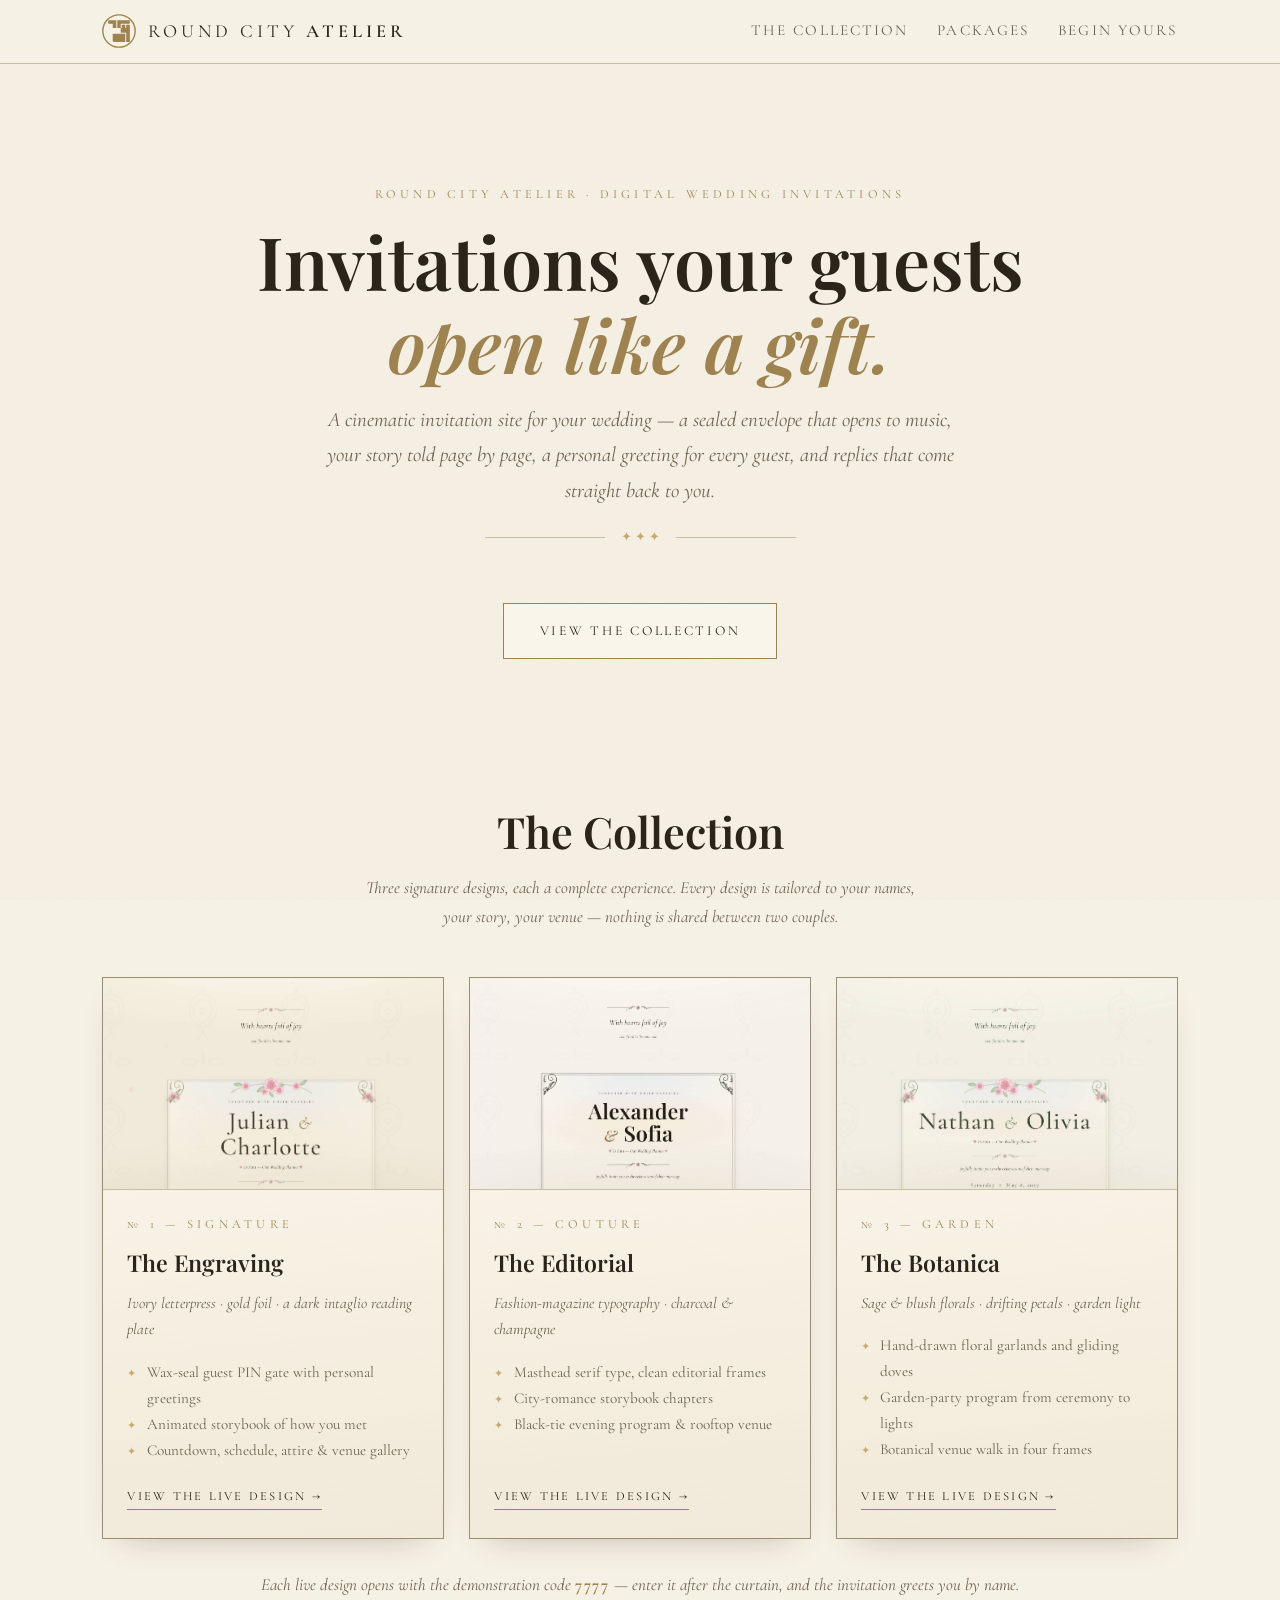
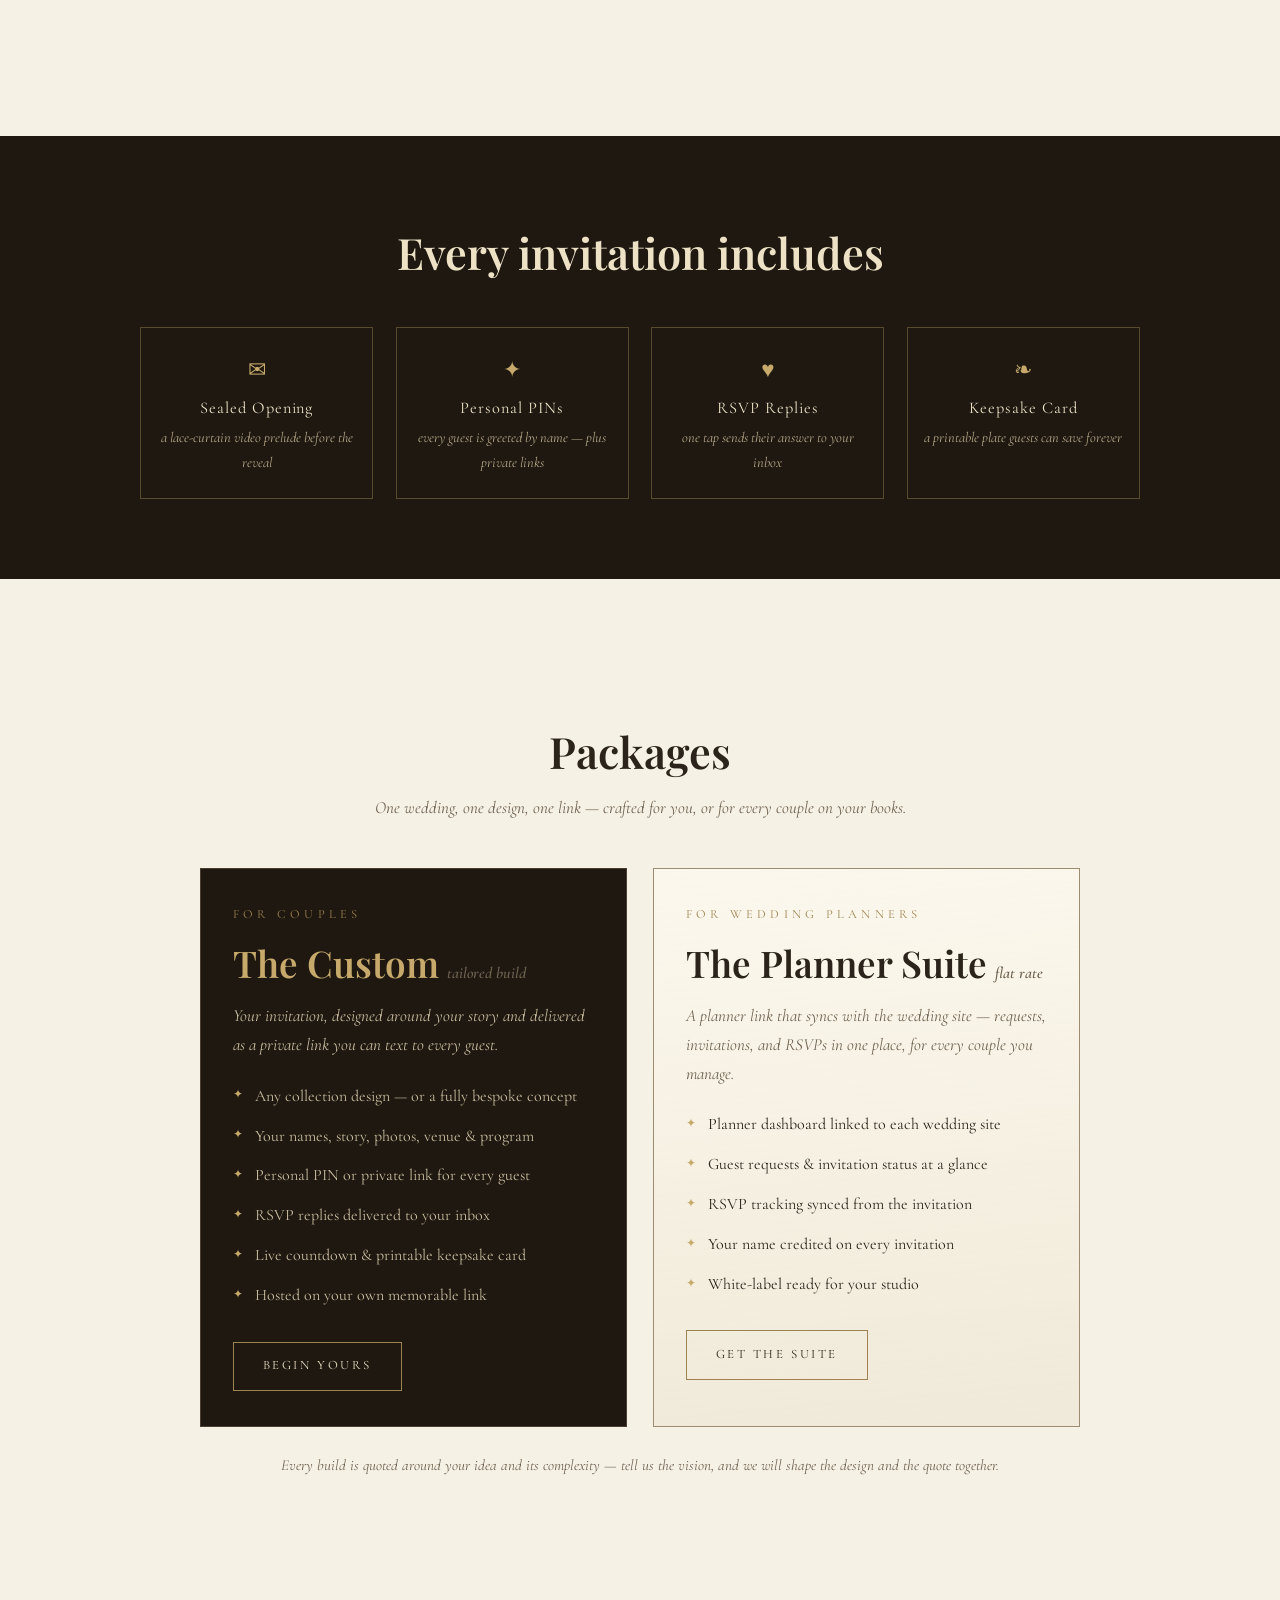
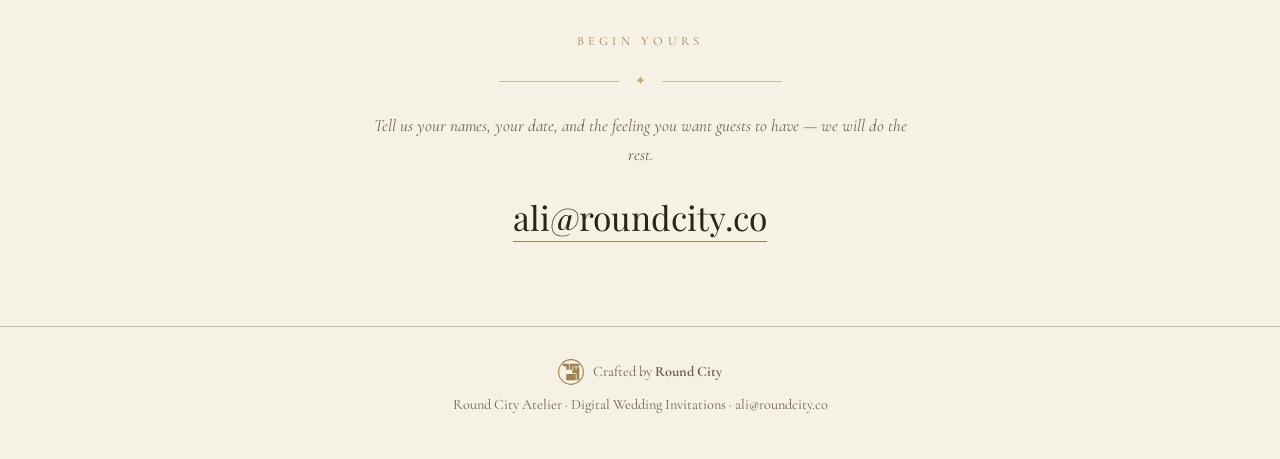
==== index.html @ e11eecdd "Remove price figures, keep package details" ====
<!DOCTYPE html>
<html lang="en">
<head>
<meta charset="utf-8">
<title>Round City Atelier — Digital Wedding Invitations, Engraved for the Modern Couple</title>
<meta name="viewport" content="width=device-width, initial-scale=1">
<meta name="description" content="Round City Atelier crafts cinematic digital wedding invitations — personalized guest PINs, storybook pages, RSVP tracking, and keepsake print cards.">
<link rel="preconnect" href="https://fonts.googleapis.com">
<link rel="preconnect" href="https://fonts.gstatic.com" crossorigin>
<link href="https://fonts.googleapis.com/css2?family=Cormorant+Garamond:ital,wght@0,400;0,500;0,600;1,400;1,500&family=Playfair+Display:ital,wght@0,500;0,600;1,500&display=swap" rel="stylesheet">
<style>
:root{
  --paper:#F6F1E5; --ink:#2B241A; --ink-2:#6E6250; --line:#9C8D72; --line-soft:#C9BCA0;
  --gold:#9E8250; --gold-bright:#C6A96B; --plate:#1E1811; --plate-ink:#EDE2C6;
}
*{margin:0;padding:0;box-sizing:border-box}
html{scroll-behavior:smooth}
body{background:var(--paper);color:var(--ink);font-family:'Cormorant Garamond',Georgia,serif;font-size:17px;line-height:1.7;-webkit-font-smoothing:antialiased;overflow-x:hidden}
body::before{content:'';position:fixed;inset:0;pointer-events:none;opacity:.08;mix-blend-mode:multiply;
  background-image:url("data:image/svg+xml;utf8,<svg xmlns='http://www.w3.org/2000/svg' width='240' height='240'><filter id='g'><feTurbulence type='fractalNoise' baseFrequency='.9' numOctaves='2'/><feColorMatrix values='0 0 0 0 .35 0 0 0 0 .30 0 0 0 0 .22 0 0 0 .5 0'/></filter><rect width='240' height='240' filter='url(%23g)'/></svg>")}
a{color:inherit}
.wrap{max-width:1120px;margin:0 auto;padding:0 1.4rem}
.eyebrow{font-size:.78rem;letter-spacing:.34em;text-transform:uppercase;color:var(--gold)}
.divider{display:flex;align-items:center;gap:1rem;justify-content:center;color:var(--line);margin:1.2rem auto}
.divider::before,.divider::after{content:'';height:1px;width:min(120px,22vw);background:var(--line-soft)}
.divider .d{color:var(--gold-bright);font-size:.8rem}

/* header */
header{position:sticky;top:0;z-index:20;background:rgba(246,241,229,.9);backdrop-filter:blur(8px);border-bottom:1px solid var(--line-soft)}
header .wrap{display:flex;align-items:center;justify-content:space-between;padding:.9rem 1.4rem}
.brand{display:flex;align-items:center;gap:.7rem;text-decoration:none}
.brand svg{width:34px;height:34px;color:var(--gold)}
.brand .bt{font-size:1.15rem;letter-spacing:.22em;text-transform:uppercase}
.brand .bt b{font-weight:600}
nav{display:flex;gap:1.8rem}
nav a{text-decoration:none;font-size:.95rem;letter-spacing:.14em;text-transform:uppercase;color:var(--ink-2)}
nav a:hover{color:var(--ink)}
@media(max-width:720px){nav{display:none}}

/* hero */
.hero{text-align:center;padding:clamp(4rem,10vw,7.5rem) 1.4rem clamp(2.5rem,6vw,4rem);position:relative}
.hero h1{font-family:'Playfair Display',Georgia,serif;font-weight:600;font-size:clamp(2.6rem,7vw,4.6rem);line-height:1.12;margin:.9rem 0 1.1rem}
.hero h1 em{font-style:italic;color:var(--gold)}
.hero p.lede{max-width:640px;margin:0 auto;font-size:clamp(1.05rem,2.6vw,1.3rem);font-style:italic;color:var(--ink-2)}
.hero .cta{display:inline-block;margin-top:2.2rem;text-decoration:none;letter-spacing:.2em;text-transform:uppercase;font-size:.85rem;
  border:1px solid var(--gold);padding:.95rem 2.2rem;color:var(--ink);transition:.25s;background:rgba(255,252,242,.5)}
.hero .cta:hover{background:var(--gold-bright);border-color:var(--gold-bright);color:#241c10}

/* collection */
.collection{padding:clamp(2.5rem,6vw,4.5rem) 0}
.collection h2,.packages h2,.promise h2{font-family:'Playfair Display',Georgia,serif;font-weight:600;font-size:clamp(1.9rem,4.5vw,2.7rem);text-align:center}
.sub{text-align:center;font-style:italic;color:var(--ink-2);max-width:560px;margin:.4rem auto 0}
.cards{display:grid;grid-template-columns:repeat(3,1fr);gap:1.6rem;margin-top:2.8rem}
@media(max-width:900px){.cards{grid-template-columns:1fr;max-width:520px;margin-left:auto;margin-right:auto}}
.cardc{border:1px solid var(--line);background:linear-gradient(175deg,rgba(255,252,242,.6),rgba(230,220,196,.35));
  box-shadow:0 14px 34px -22px rgba(80,66,44,.45);display:flex;flex-direction:column;position:relative;transition:transform .25s,box-shadow .25s}
.cardc:hover{transform:translateY(-4px);box-shadow:0 26px 44px -24px rgba(80,66,44,.5)}
.cardc .shot{display:block;aspect-ratio:16/10;overflow:hidden;border-bottom:1px solid var(--line-soft)}
.cardc .shot img{width:100%;height:100%;object-fit:cover;object-position:top center;transition:transform .6s}
.cardc:hover .shot img{transform:scale(1.04)}
.cardc .body{padding:1.5rem 1.5rem 1.7rem;display:flex;flex-direction:column;gap:.5rem;flex:1}
.cardc .tname{font-family:'Playfair Display',Georgia,serif;font-size:1.45rem;font-weight:600}
.cardc .tmeta{font-style:italic;color:var(--ink-2);font-size:.98rem}
.cardc ul{list-style:none;margin:.5rem 0 .9rem;font-size:.95rem;color:var(--ink-2)}
.cardc ul li{padding-left:1.2rem;position:relative}
.cardc ul li::before{content:'✦';position:absolute;left:0;color:var(--gold-bright);font-size:.7rem;top:.35em}
.cardc .go{margin-top:auto;align-self:flex-start;text-decoration:none;letter-spacing:.18em;text-transform:uppercase;font-size:.78rem;
  border-bottom:1px solid var(--gold);padding-bottom:.15rem}
.cardc .go:hover{color:var(--gold)}
.demo-note{text-align:center;margin-top:2rem;font-style:italic;color:var(--ink-2)}
.demo-note b{color:var(--gold);font-style:normal;letter-spacing:.1em}

/* packages */
.packages{padding:clamp(2.5rem,6vw,4.5rem) 0}
.tiers{display:grid;grid-template-columns:1fr 1fr;gap:1.6rem;margin-top:2.8rem;max-width:880px;margin-left:auto;margin-right:auto}
@media(max-width:820px){.tiers{grid-template-columns:1fr;max-width:520px}}
.tier{border:1px solid var(--line);padding:2.2rem 2rem;position:relative;background:linear-gradient(175deg,rgba(255,252,242,.6),rgba(230,220,196,.35))}
.tier.dark{background:var(--plate);color:var(--plate-ink);border-color:#4a3f2e}
.tier.dark .tp,.tier.dark li{color:#C9BC9E}
.tier.dark .tprice{color:var(--gold-bright)}
.tier .eyebrow{margin-bottom:.4rem}
.tier .tprice{font-family:'Playfair Display',Georgia,serif;font-size:2.3rem;font-weight:600;color:var(--ink)}
.tier .tprice small{font-size:1rem;font-family:'Cormorant Garamond',serif;font-style:italic;color:var(--ink-2)}
.tier .tp{font-style:italic;color:var(--ink-2);margin:.5rem 0 1rem}
.tier ul{list-style:none}
.tier li{padding:.4rem 0 .4rem 1.4rem;position:relative;font-size:1rem}
.tier li::before{content:'✦';position:absolute;left:0;color:var(--gold-bright);font-size:.75rem;top:.65em}
.tier .tcta{display:inline-block;margin-top:1.6rem;text-decoration:none;letter-spacing:.2em;text-transform:uppercase;font-size:.8rem;
  border:1px solid var(--gold);padding:.8rem 1.8rem}
.tier .tcta:hover{background:var(--gold-bright);color:#241c10;border-color:var(--gold-bright)}
.custom-note{text-align:center;font-style:italic;color:var(--ink-2);margin-top:1.6rem;font-size:.95rem}

/* promise strip */
.promise{margin:clamp(2rem,6vw,4rem) 0;background:var(--plate);color:var(--plate-ink);padding:clamp(3rem,7vw,5rem) 1.4rem;text-align:center}
.promise .feats{display:grid;grid-template-columns:repeat(4,1fr);gap:1.4rem;max-width:1000px;margin:2.4rem auto 0}
@media(max-width:820px){.promise .feats{grid-template-columns:repeat(2,1fr)}}
.promise .f{border:1px solid rgba(198,169,107,.35);padding:1.4rem 1rem}
.promise .f .fi{font-size:1.4rem;color:var(--gold-bright)}
.promise .f .ft{margin-top:.4rem;font-size:1.02rem;letter-spacing:.06em}
.promise .f .fd{font-size:.9rem;color:#B7A888;font-style:italic;margin-top:.2rem}

/* contact */
.contact{text-align:center;padding:clamp(3rem,7vw,5rem) 1.4rem}
.contact a.mail{font-family:'Playfair Display',Georgia,serif;font-size:clamp(1.4rem,4vw,2.1rem);text-decoration:none;border-bottom:1px solid var(--gold);padding-bottom:.15rem}
.contact a.mail:hover{color:var(--gold)}

footer{border-top:1px solid var(--line-soft);padding:2rem 1.4rem 2.6rem;text-align:center;color:var(--ink-2);font-size:.9rem}
footer .fbrand{display:flex;align-items:center;justify-content:center;gap:.6rem;margin-bottom:.5rem}
footer svg{width:26px;height:26px;color:var(--gold)}
.rv{opacity:0;transform:translateY(18px);transition:opacity .9s ease,transform .9s ease}
.rv.in{opacity:1;transform:none}
</style>
</head>
<body>

<header>
  <div class="wrap">
    <a class="brand" href="#">
      <svg viewBox="288 288 1472 1472" aria-hidden="true"><g transform="rotate(-90 1024 1024)"><circle cx="1024" cy="1024" r="700" fill="none" stroke="currentColor" stroke-width="60"/></g><g fill="currentColor"><path d="M 1337.3 749 C 1388.5 748.5 1440.7 749 1492 749.1 L 1492 1495 L 1337 1494.9 L 1337 1096 L 1099.4 1095.9 L 1099.4 898.2 L 1337.3 898.1 Z"/><path d="M 557.5 553.5 L 907 554 L 907 898.2 L 753.8 898.1 L 753.4 708.7 C 743.1 708.4 720.5 707.6 710.6 707.3 C 640 704.8 557.5 705.2 557.5 705.2 Z"/><path d="M 1141.3 1138.8 C 1190.7 1137.5 1245.3 1138.8 1295 1138.9 L 1295 1494.9 L 907.5 1495 L 754 1494.7 C 754 1494.7 753.4 1400 753.4 1389.9 C 753.4 1270 753.8 1139.4 753.8 1139.4 Z"/><path d="M 949.7 553.9 L 1492 553.8 L 1492 708.3 L 1302.4 708.2 L 1099.4 708.1 L 1098.9 897.6 C 1049 898 996 898.3 949.7 898.3 Z"/></g><path fill="currentColor" d="M 1142.8 749.3 L 1295.2 749.2 C 1295.6 798.8 1295.7 848.4 1295.3 898 L 1143.4 898.1 C 1141.6 848.4 1141.7 798.8 1142.8 749.3 Z"/></svg>
      <span class="bt">Round City <b>Atelier</b></span>
    </a>
    <nav>
      <a href="#collection">The Collection</a>
      <a href="#packages">Packages</a>
      <a href="#contact">Begin Yours</a>
    </nav>
  </div>
</header>

<section class="hero rv">
  <div class="eyebrow">Round City Atelier · Digital Wedding Invitations</div>
  <h1>Invitations your guests<br><em>open like a gift.</em></h1>
  <p class="lede">A cinematic invitation site for your wedding — a sealed envelope that opens to music, your story told page by page, a personal greeting for every guest, and replies that come straight back to you.</p>
  <div class="divider"><span class="d">✦ ✦ ✦</span></div>
  <a class="cta" href="#collection">View the Collection</a>
</section>

<section class="collection rv" id="collection">
  <div class="wrap">
    <h2>The Collection</h2>
    <p class="sub">Three signature designs, each a complete experience. Every design is tailored to your names, your story, your venue — nothing is shared between two couples.</p>
    <div class="cards">

      <div class="cardc">
        <a class="shot" href="engraving/"><img src="assets/engraving.jpg" alt="The Engraving — invitation preview"></a>
        <div class="body">
          <div class="eyebrow">№ 1 — Signature</div>
          <div class="tname">The Engraving</div>
          <div class="tmeta">Ivory letterpress · gold foil · a dark intaglio reading plate</div>
          <ul>
            <li>Wax-seal guest PIN gate with personal greetings</li>
            <li>Animated storybook of how you met</li>
            <li>Countdown, schedule, attire &amp; venue gallery</li>
          </ul>
          <a class="go" href="engraving/">View the live design →</a>
        </div>
      </div>

      <div class="cardc">
        <a class="shot" href="editorial/"><img src="assets/editorial.jpg" alt="The Editorial — invitation preview"></a>
        <div class="body">
          <div class="eyebrow">№ 2 — Couture</div>
          <div class="tname">The Editorial</div>
          <div class="tmeta">Fashion-magazine typography · charcoal &amp; champagne</div>
          <ul>
            <li>Masthead serif type, clean editorial frames</li>
            <li>City-romance storybook chapters</li>
            <li>Black-tie evening program &amp; rooftop venue</li>
          </ul>
          <a class="go" href="editorial/">View the live design →</a>
        </div>
      </div>

      <div class="cardc">
        <a class="shot" href="botanica/"><img src="assets/botanica.jpg" alt="The Botanica — invitation preview"></a>
        <div class="body">
          <div class="eyebrow">№ 3 — Garden</div>
          <div class="tname">The Botanica</div>
          <div class="tmeta">Sage &amp; blush florals · drifting petals · garden light</div>
          <ul>
            <li>Hand-drawn floral garlands and gliding doves</li>
            <li>Garden-party program from ceremony to lights</li>
            <li>Botanical venue walk in four frames</li>
          </ul>
          <a class="go" href="botanica/">View the live design →</a>
        </div>
      </div>

    </div>
    <p class="demo-note">Each live design opens with the demonstration code <b>7777</b> — enter it after the curtain, and the invitation greets you by name.</p>
  </div>
</section>

<section class="promise rv">
  <h2>Every invitation includes</h2>
  <div class="feats">
    <div class="f"><div class="fi">✉</div><div class="ft">Sealed Opening</div><div class="fd">a lace-curtain video prelude before the reveal</div></div>
    <div class="f"><div class="fi">✦</div><div class="ft">Personal PINs</div><div class="fd">every guest is greeted by name — plus private links</div></div>
    <div class="f"><div class="fi">♥</div><div class="ft">RSVP Replies</div><div class="fd">one tap sends their answer to your inbox</div></div>
    <div class="f"><div class="fi">❧</div><div class="ft">Keepsake Card</div><div class="fd">a printable plate guests can save forever</div></div>
  </div>
</section>

<section class="packages rv" id="packages">
  <div class="wrap">
    <h2>Packages</h2>
    <p class="sub">One wedding, one design, one link — crafted for you, or for every couple on your books.</p>
    <div class="tiers">

      <div class="tier dark">
        <div class="eyebrow">For Couples</div>
        <div class="tprice">The Custom<small> &nbsp;tailored build</small></div>
        <p class="tp">Your invitation, designed around your story and delivered as a private link you can text to every guest.</p>
        <ul>
          <li>Any collection design — or a fully bespoke concept</li>
          <li>Your names, story, photos, venue &amp; program</li>
          <li>Personal PIN or private link for every guest</li>
          <li>RSVP replies delivered to your inbox</li>
          <li>Live countdown &amp; printable keepsake card</li>
          <li>Hosted on your own memorable link</li>
        </ul>
        <a class="tcta" href="mailto:ali@roundcity.co?subject=Custom Invitation — Round City Atelier">Begin yours</a>
      </div>

      <div class="tier">
        <div class="eyebrow">For Wedding Planners</div>
        <div class="tprice">The Planner Suite<small> &nbsp;flat rate</small></div>
        <p class="tp">A planner link that syncs with the wedding site — requests, invitations, and RSVPs in one place, for every couple you manage.</p>
        <ul>
          <li>Planner dashboard linked to each wedding site</li>
          <li>Guest requests &amp; invitation status at a glance</li>
          <li>RSVP tracking synced from the invitation</li>
          <li>Your name credited on every invitation</li>
          <li>White-label ready for your studio</li>
        </ul>
        <a class="tcta" href="mailto:ali@roundcity.co?subject=Planner Suite — Round City Atelier">Get the suite</a>
      </div>

    </div>
    <p class="custom-note">Every build is quoted around your idea and its complexity — tell us the vision, and we will shape the design and the quote together.</p>
  </div>
</section>

<section class="contact rv" id="contact">
  <div class="eyebrow">Begin Yours</div>
  <div class="divider"><span class="d">✦</span></div>
  <p class="sub" style="margin-bottom:1.2rem">Tell us your names, your date, and the feeling you want guests to have — we will do the rest.</p>
  <a class="mail" href="mailto:ali@roundcity.co">ali@roundcity.co</a>
</section>

<footer>
  <div class="fbrand">
    <svg viewBox="288 288 1472 1472" aria-hidden="true"><g transform="rotate(-90 1024 1024)"><circle cx="1024" cy="1024" r="700" fill="none" stroke="currentColor" stroke-width="60"/></g><g fill="currentColor"><path d="M 1337.3 749 C 1388.5 748.5 1440.7 749 1492 749.1 L 1492 1495 L 1337 1494.9 L 1337 1096 L 1099.4 1095.9 L 1099.4 898.2 L 1337.3 898.1 Z"/><path d="M 557.5 553.5 L 907 554 L 907 898.2 L 753.8 898.1 L 753.4 708.7 C 743.1 708.4 720.5 707.6 710.6 707.3 C 640 704.8 557.5 705.2 557.5 705.2 Z"/><path d="M 1141.3 1138.8 C 1190.7 1137.5 1245.3 1138.8 1295 1138.9 L 1295 1494.9 L 907.5 1495 L 754 1494.7 C 754 1494.7 753.4 1400 753.4 1389.9 C 753.4 1270 753.8 1139.4 753.8 1139.4 Z"/><path d="M 949.7 553.9 L 1492 553.8 L 1492 708.3 L 1302.4 708.2 L 1099.4 708.1 L 1098.9 897.6 C 1049 898 996 898.3 949.7 898.3 Z"/></g><path fill="currentColor" d="M 1142.8 749.3 L 1295.2 749.2 C 1295.6 798.8 1295.7 848.4 1295.3 898 L 1143.4 898.1 C 1141.6 848.4 1141.7 798.8 1142.8 749.3 Z"/></svg>
    <span>Crafted by <b>Round City</b></span>
  </div>
  <div>Round City Atelier · Digital Wedding Invitations · ali@roundcity.co</div>
</footer>

<script>
var io = new IntersectionObserver(function(es){es.forEach(function(e){if(e.isIntersecting){e.target.classList.add('in');io.unobserve(e.target);}});},{threshold:.1});
document.querySelectorAll('.rv').forEach(function(n){io.observe(n);});
setTimeout(function(){document.querySelectorAll('.rv').forEach(function(n){n.classList.add('in');});},2500);
</script>
</body>
</html>
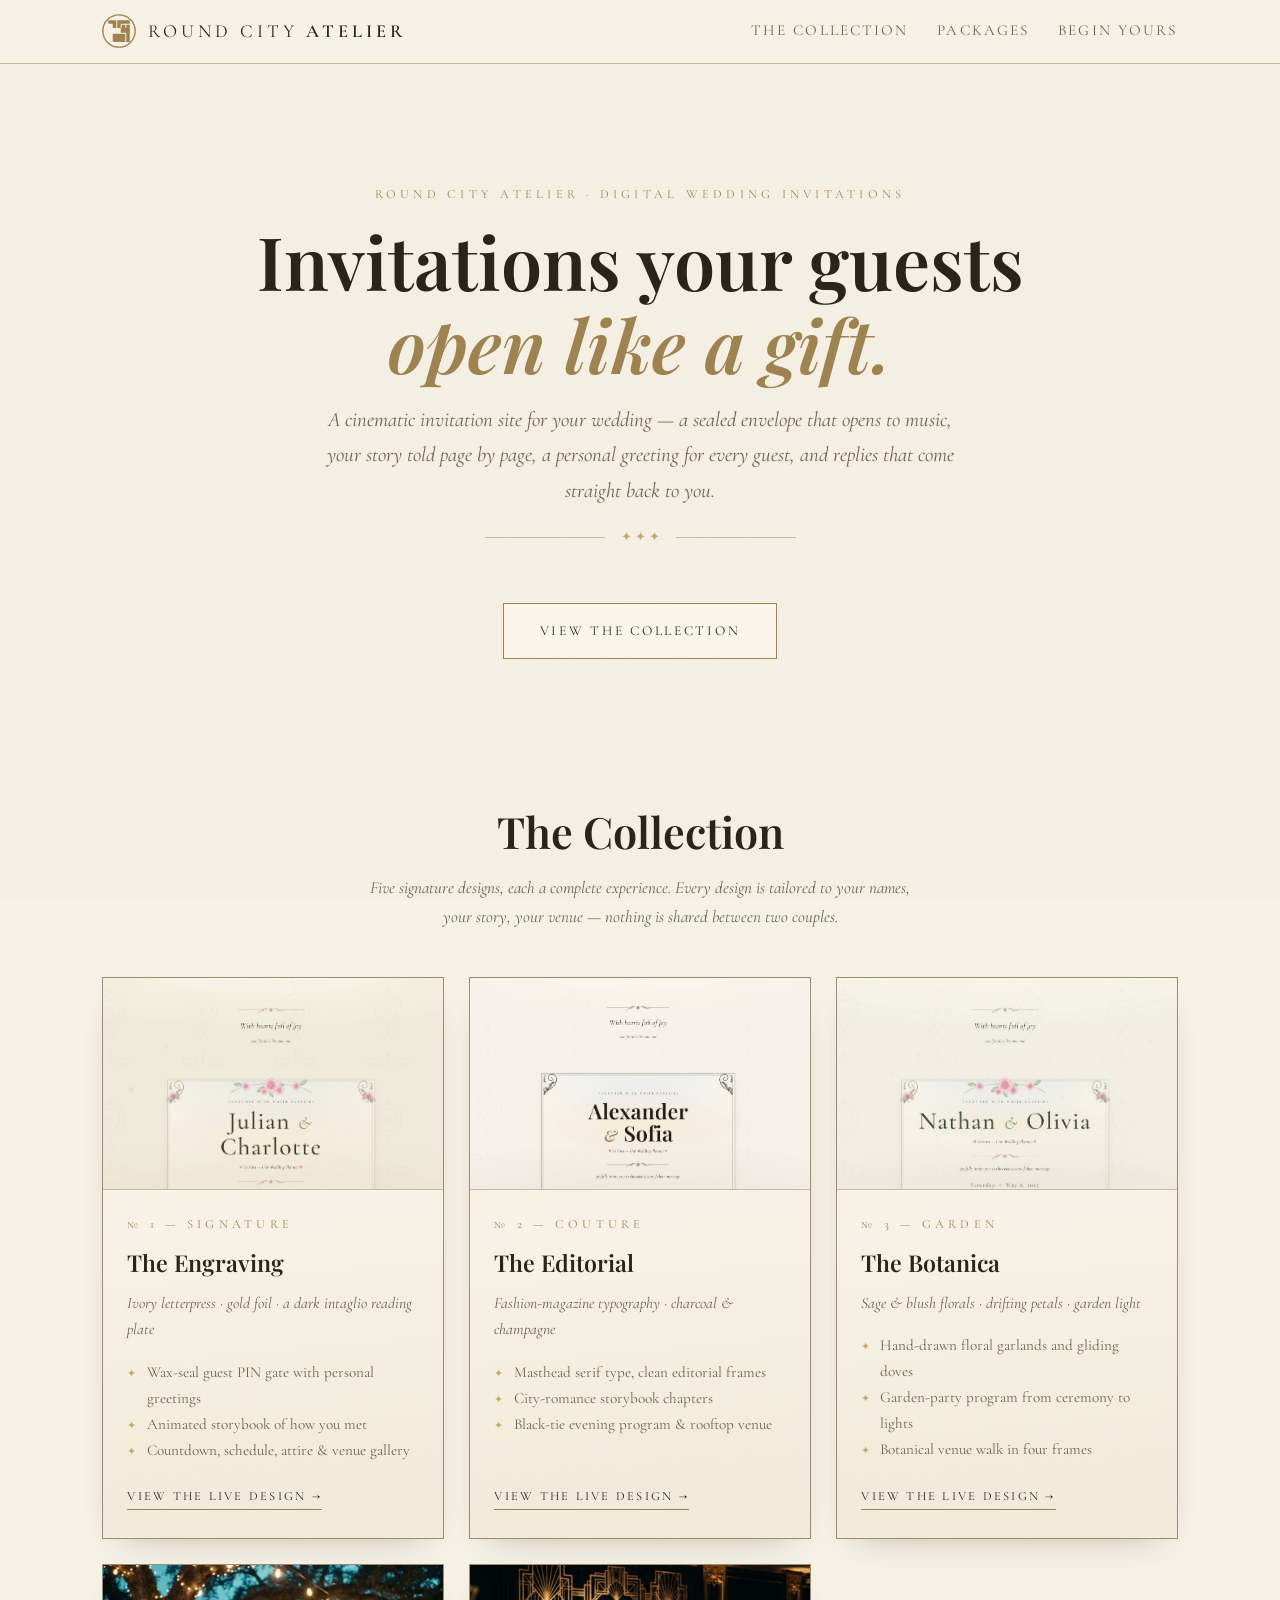
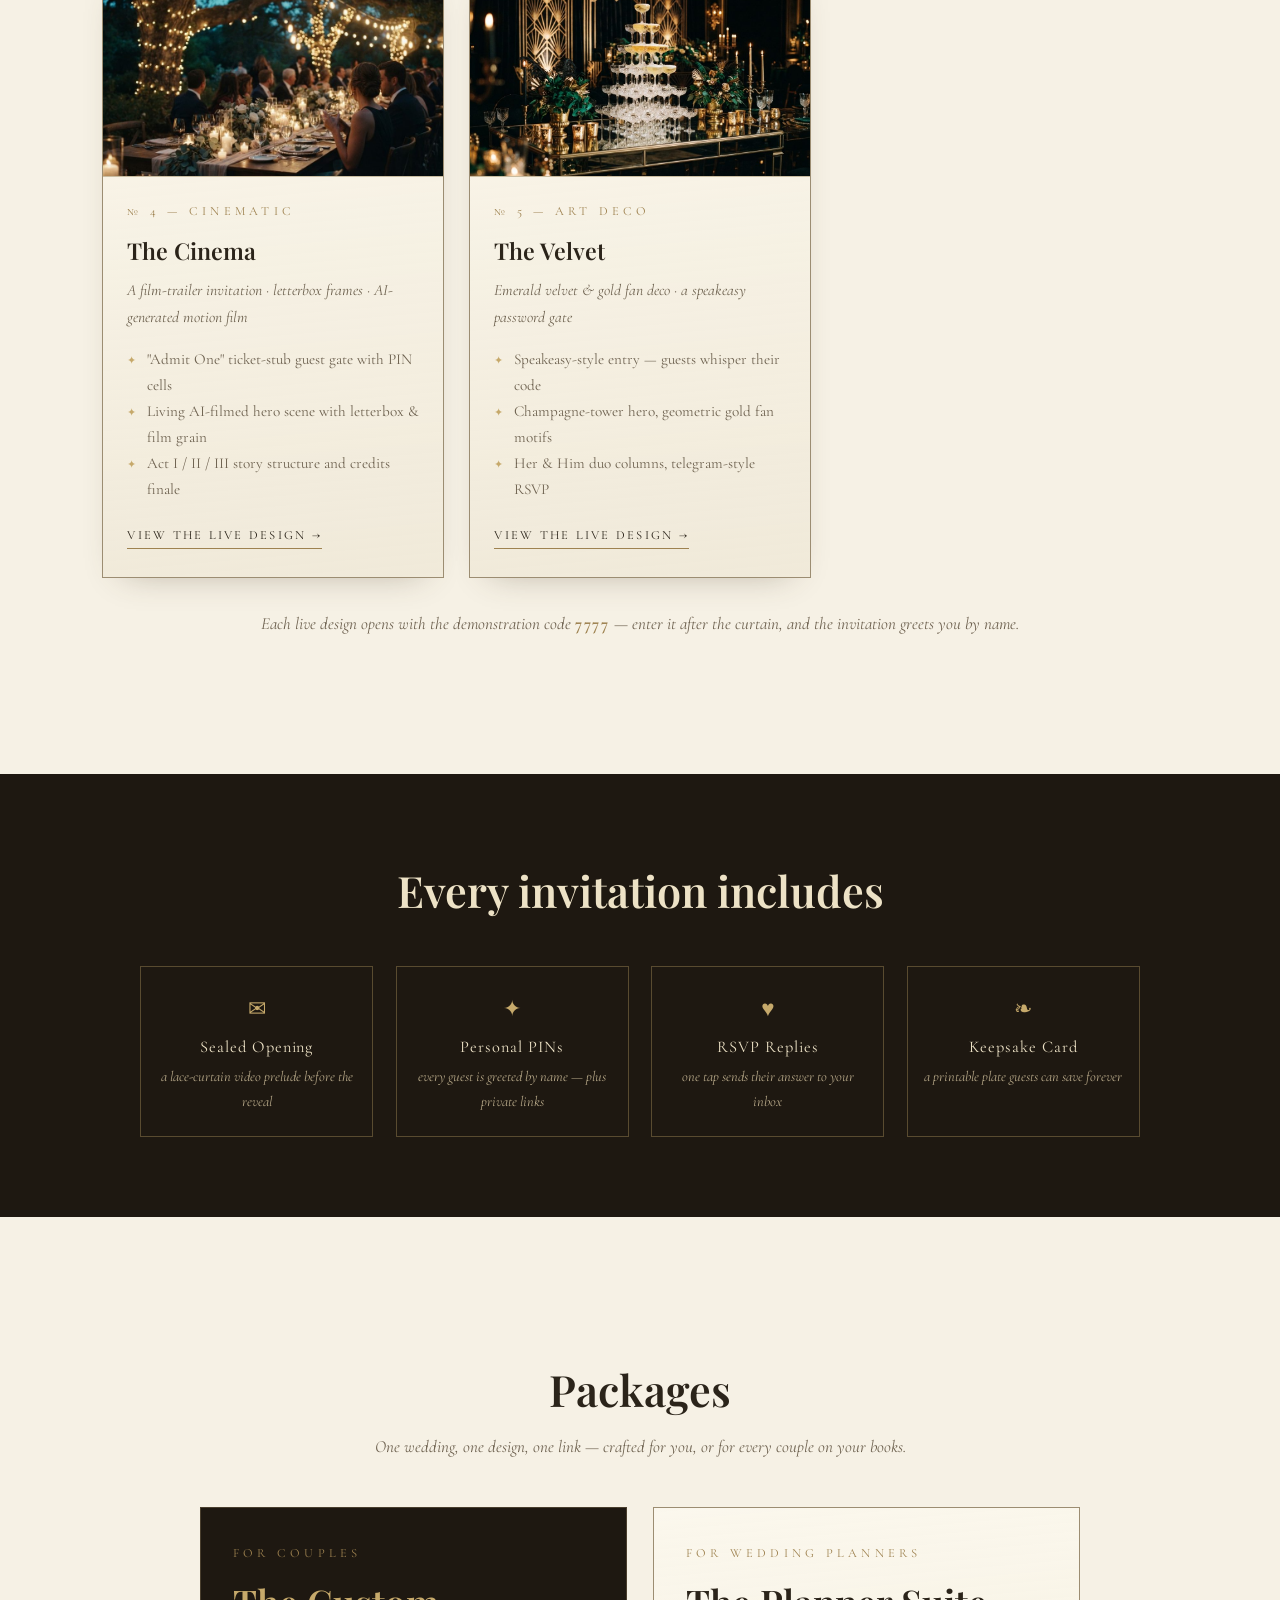
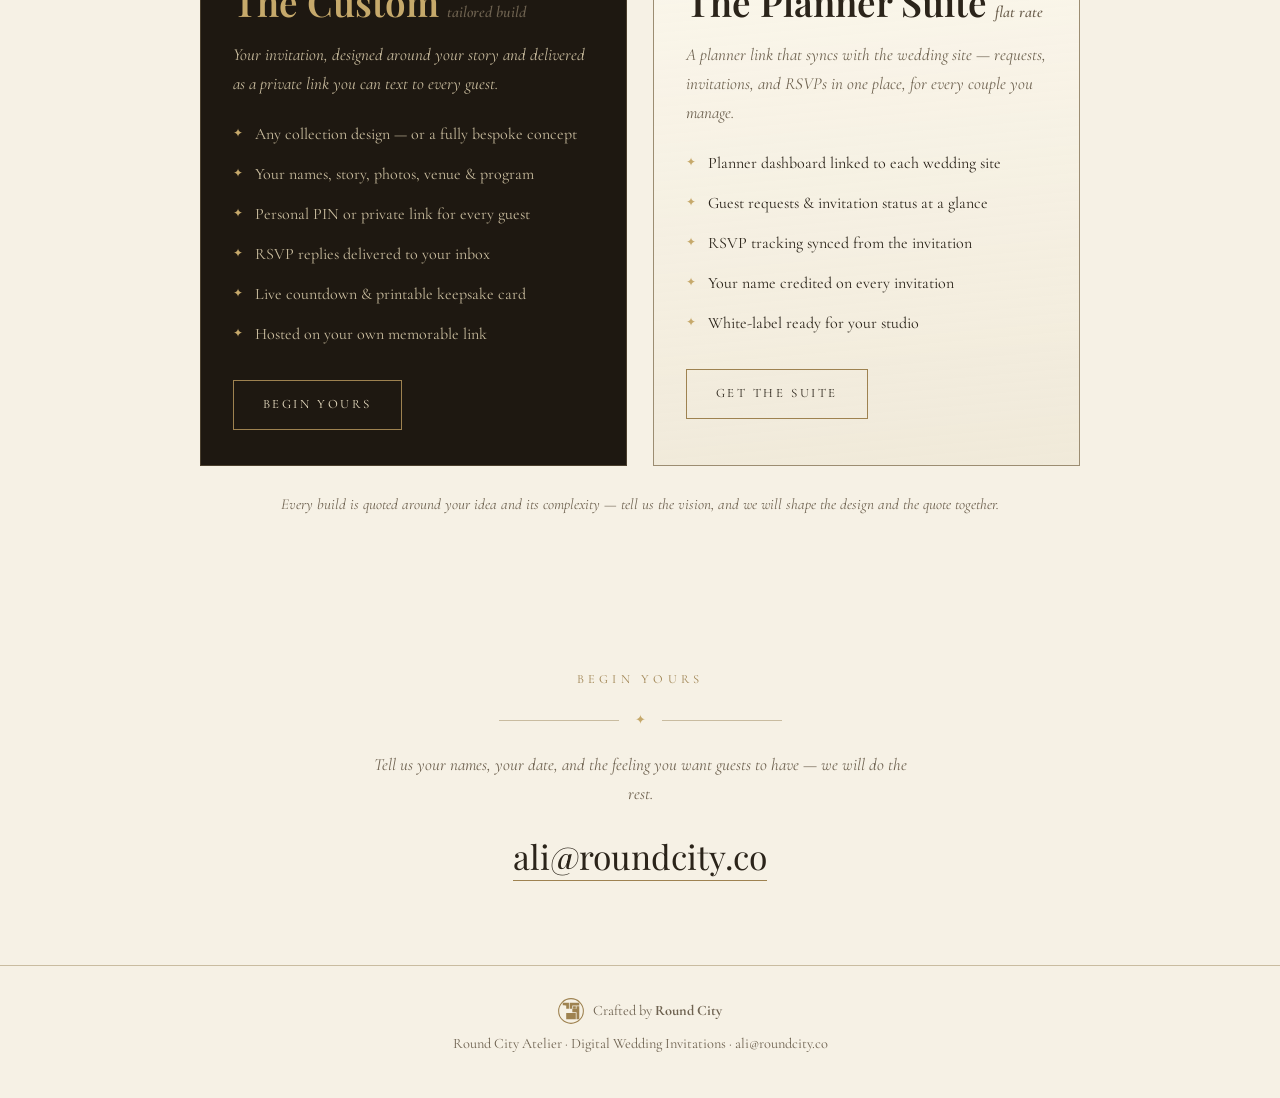
==== commit 7e00fae2: "Add Cinema hero film and collection cards for Cinema & Velvet" ====
--- a/index.html
+++ b/index.html
@@ -138,7 +138,7 @@
 <section class="collection rv" id="collection">
   <div class="wrap">
     <h2>The Collection</h2>
-    <p class="sub">Three signature designs, each a complete experience. Every design is tailored to your names, your story, your venue — nothing is shared between two couples.</p>
+    <p class="sub">Five signature designs, each a complete experience. Every design is tailored to your names, your story, your venue — nothing is shared between two couples.</p>
     <div class="cards">
 
       <div class="cardc">
@@ -183,6 +183,36 @@
             <li>Botanical venue walk in four frames</li>
           </ul>
           <a class="go" href="botanica/">View the live design →</a>
+        </div>
+      </div>
+
+      <div class="cardc">
+        <a class="shot" href="cinema/"><img src="assets/cinema.jpg" alt="The Cinema — invitation preview"></a>
+        <div class="body">
+          <div class="eyebrow">№ 4 — Cinematic</div>
+          <div class="tname">The Cinema</div>
+          <div class="tmeta">A film-trailer invitation · letterbox frames · AI-generated motion film</div>
+          <ul>
+            <li>"Admit One" ticket-stub guest gate with PIN cells</li>
+            <li>Living AI-filmed hero scene with letterbox &amp; film grain</li>
+            <li>Act I / II / III story structure and credits finale</li>
+          </ul>
+          <a class="go" href="cinema/">View the live design →</a>
+        </div>
+      </div>
+
+      <div class="cardc">
+        <a class="shot" href="velvet/"><img src="assets/velvet.jpg" alt="The Velvet — invitation preview"></a>
+        <div class="body">
+          <div class="eyebrow">№ 5 — Art Deco</div>
+          <div class="tname">The Velvet</div>
+          <div class="tmeta">Emerald velvet &amp; gold fan deco · a speakeasy password gate</div>
+          <ul>
+            <li>Speakeasy-style entry — guests whisper their code</li>
+            <li>Champagne-tower hero, geometric gold fan motifs</li>
+            <li>Her &amp; Him duo columns, telegram-style RSVP</li>
+          </ul>
+          <a class="go" href="velvet/">View the live design →</a>
         </div>
       </div>
 
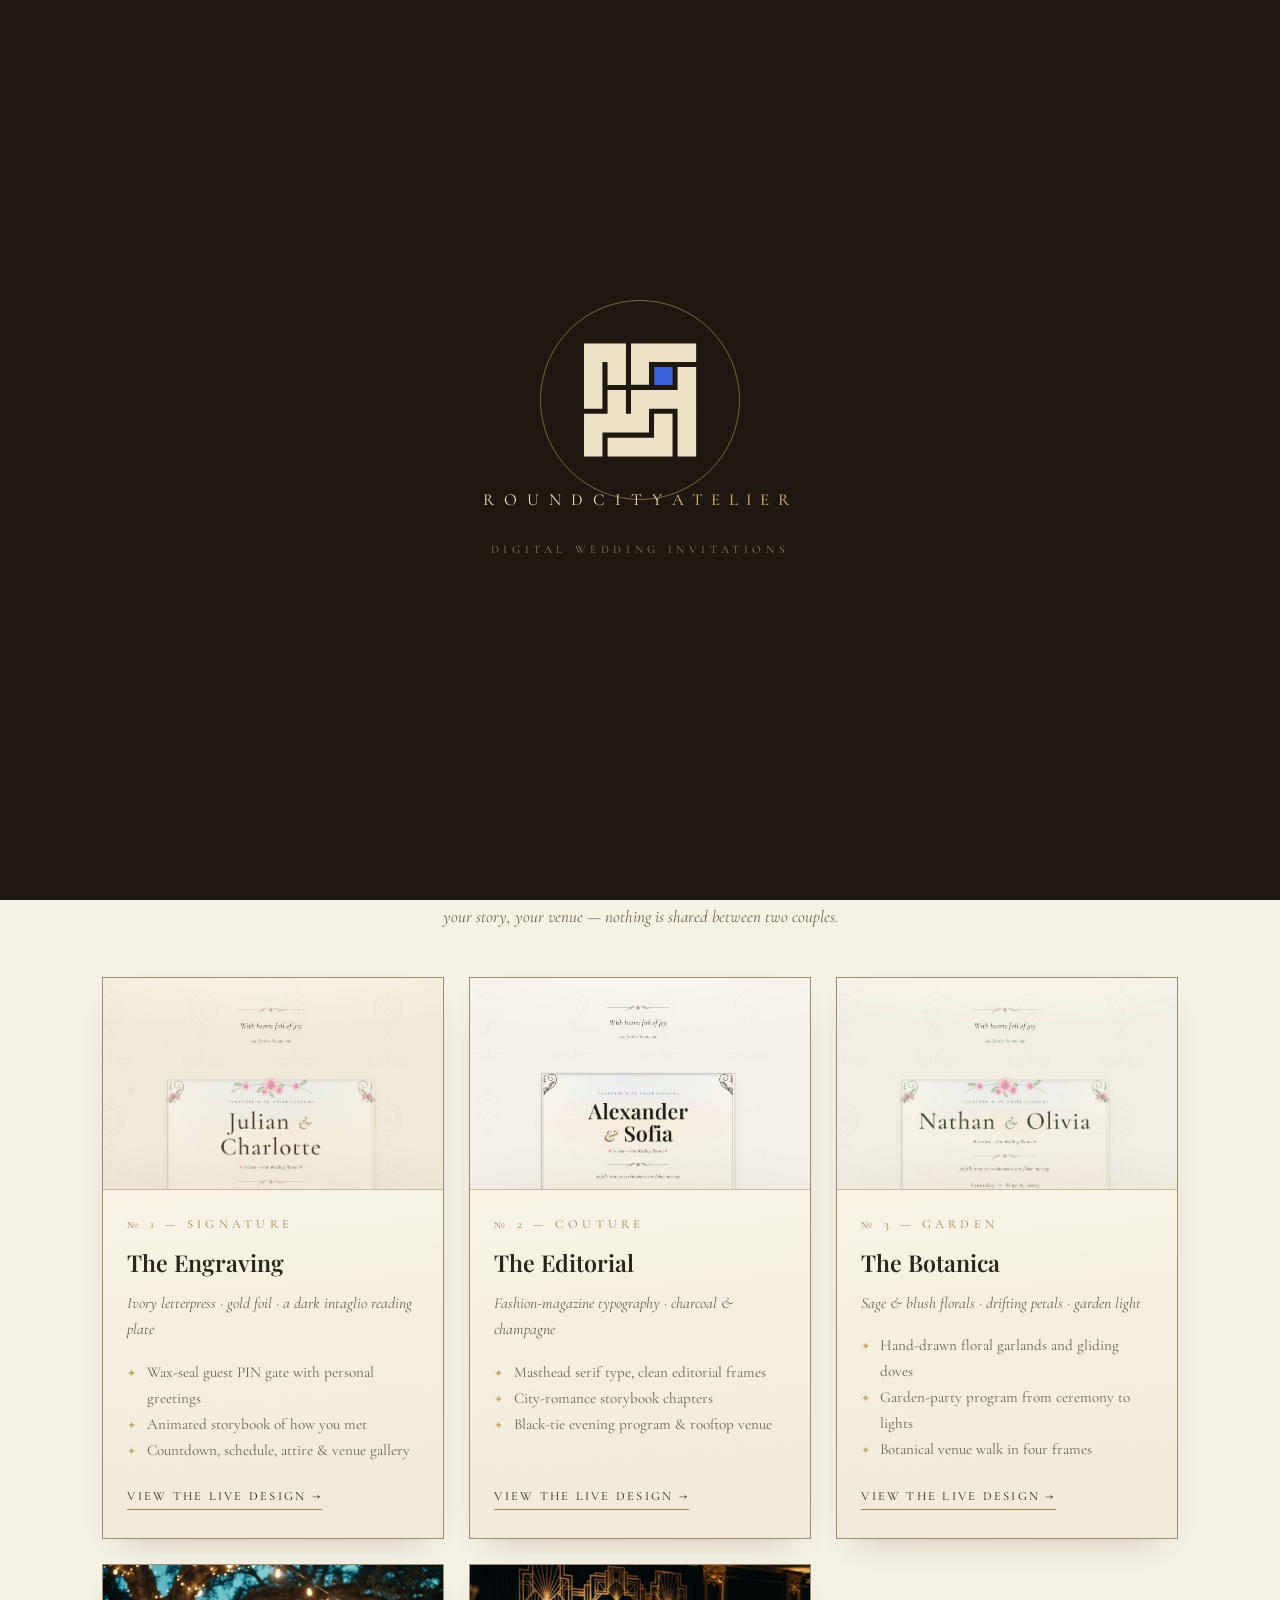
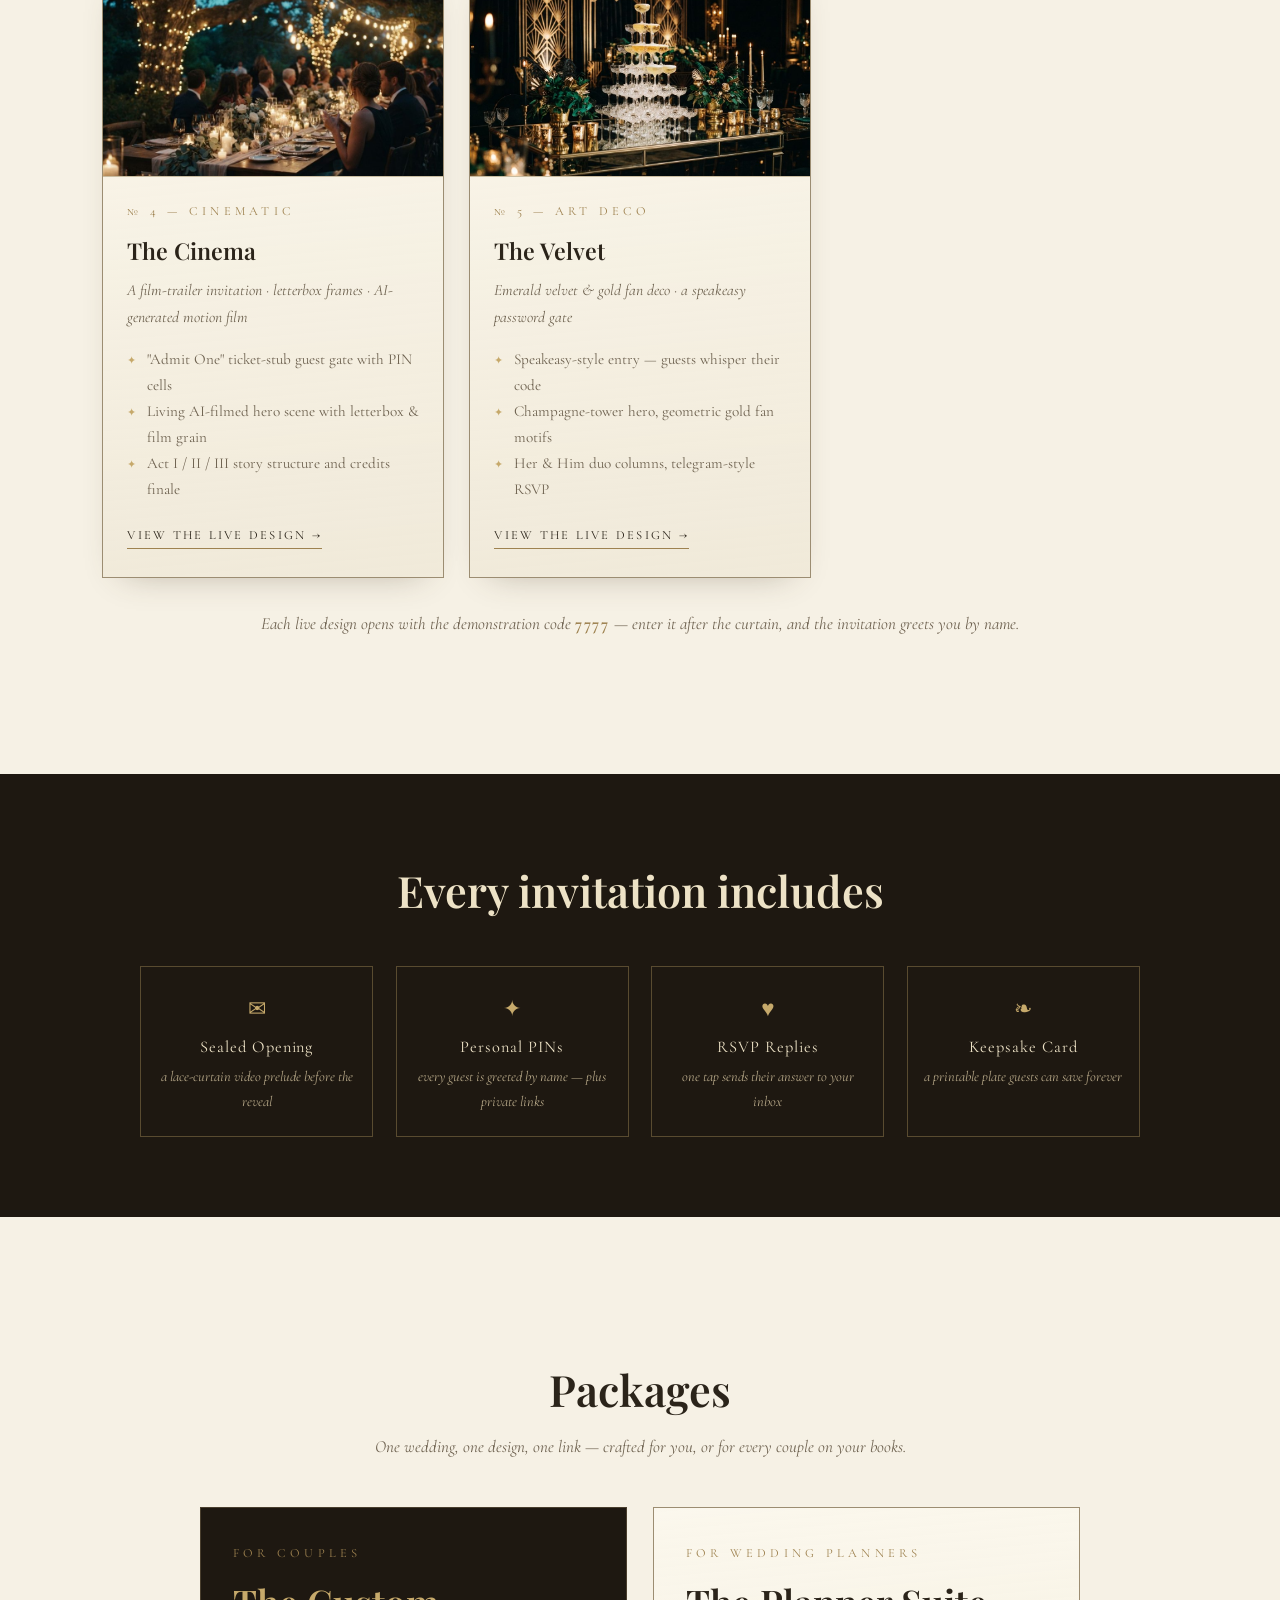
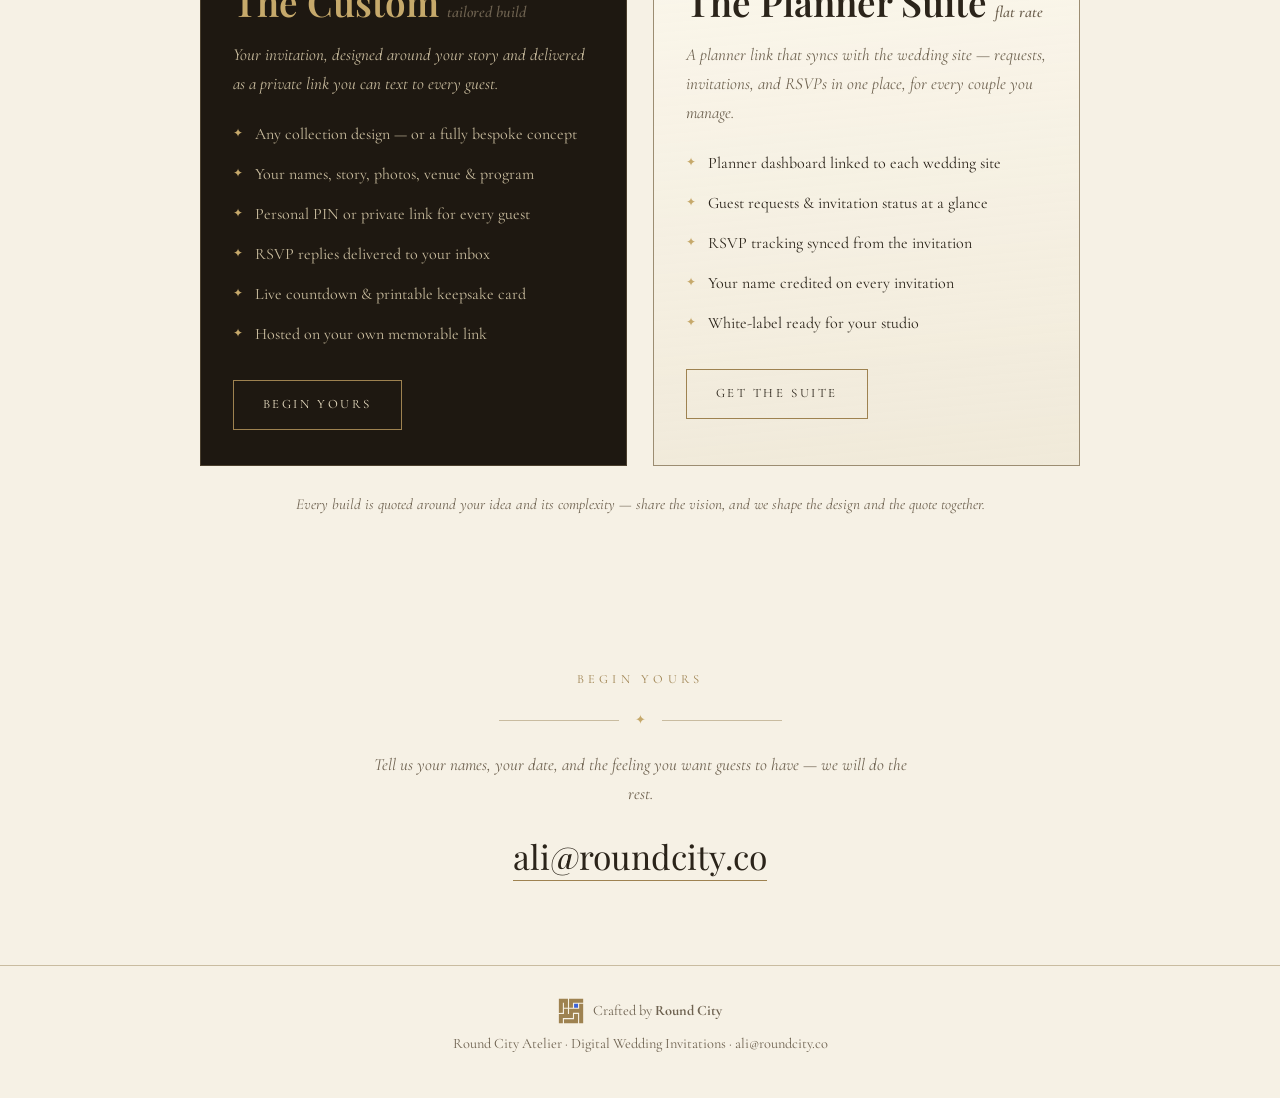
==== commit d13a8191: "Seal intro prelude, official brand v8 mark, copy polish" ====
--- a/index.html
+++ b/index.html
@@ -109,14 +109,41 @@
 footer svg{width:26px;height:26px;color:var(--gold)}
 .rv{opacity:0;transform:translateY(18px);transition:opacity .9s ease,transform .9s ease}
 .rv.in{opacity:1;transform:none}
+
+/* intro — Round City seal prelude */
+#intro{position:fixed;inset:0;z-index:100;background:var(--plate);display:flex;flex-direction:column;align-items:center;justify-content:center;gap:1.6rem;
+  transition:transform 1s cubic-bezier(.76,0,.24,1),opacity .6s ease}
+#intro.away{transform:translateY(-100%);opacity:.98;pointer-events:none}
+#intro .seal{width:clamp(84px,12vw,120px);height:auto;color:var(--plate-ink);opacity:0;transform:scale(.86);
+  animation:sealIn 1.1s cubic-bezier(.22,1,.36,1) .15s forwards}
+@keyframes sealIn{to{opacity:1;transform:scale(1)}}
+#intro .ring{position:absolute;width:clamp(150px,20vw,200px);height:clamp(150px,20vw,200px);border-radius:50%;
+  border:1px solid var(--gold-bright);opacity:0;animation:ringDraw 1.6s ease .5s forwards;
+  clip-path:inset(0 100% 0 0)}
+@keyframes ringDraw{0%{opacity:1;clip-path:inset(0 100% 0 0)}100%{opacity:.55;clip-path:inset(0 0 0 0)}}
+#intro .word{display:flex;gap:.1em;font-size:clamp(.85rem,2vw,1.05rem);letter-spacing:.5em;text-transform:uppercase;color:var(--plate-ink)}
+#intro .word span{opacity:0;transform:translateY(10px);animation:letterUp .55s ease forwards}
+@keyframes letterUp{to{opacity:1;transform:none}}
+#intro .word b{color:var(--gold-bright);font-weight:500}
+#intro .iSub{font-size:.72rem;letter-spacing:.4em;text-transform:uppercase;color:#8d7f66;opacity:0;animation:letterUp .6s ease 1.5s forwards}
+@media(prefers-reduced-motion:reduce){#intro{display:none}}
 </style>
 </head>
 <body>
 
+<div id="intro" aria-hidden="true">
+  <div style="position:relative;display:flex;align-items:center;justify-content:center">
+    <div class="ring"></div>
+    <svg class="seal" viewBox="524 524 1000 1000" role="img" aria-label="Round City"><path fill="currentColor" d="M 1337.3 748.995 C 1388.53 748.504 1440.65 749.036 1491.95 749.078 L 1492 1494.99 L 1337 1494.89 L 1337.02 1095.98 L 1099.38 1095.9 C 1097.99 1160.76 1099.49 1229.64 1099.03 1295.02 L 711.022 1295.49 L 710.986 1494.46 C 659.88 1494.85 608.772 1494.87 557.666 1494.52 L 557.46 1138.28 L 753.781 1138.5 C 754.528 1119.5 753.8 1097.45 753.879 1078.3 C 754.067 1032.68 752.983 986.723 753.661 941.125 L 906.987 941.204 L 906.962 1138.47 L 949.017 1138.62 L 949.1 941.129 L 1337.27 941.313 L 1337.3 748.995 z"/><path fill="currentColor" d="M 557.46 553.466 L 907.002 553.959 L 907.024 898.185 L 753.816 898.073 L 753.352 708.657 C 743.136 708.417 720.453 707.631 710.905 709.111 L 710.828 1095.96 L 557.477 1096.17 L 557.46 553.466 z"/><path fill="currentColor" d="M 1141.28 1138.78 C 1190.71 1137.48 1245.29 1138.75 1295.01 1138.88 L 1295.01 1494.93 L 907.5 1494.97 L 754.047 1494.67 C 754.072 1442.71 753.658 1389.88 754.433 1338 L 1141.16 1337.93 C 1141.11 1272.41 1140.05 1204.07 1141.28 1138.78 z"/><path fill="currentColor" d="M 949.676 553.895 L 1491.95 553.824 L 1491.95 708.32 L 1302.41 708.238 L 1099.41 708.123 L 1098.91 897.645 C 1048.98 897.997 999.044 898.005 949.113 897.672 L 949.058 674.838 C 949.104 635.24 948.533 593.278 949.676 553.895 z"/><path fill="#3B62D8" d="M 1142.81 749.334 L 1295.18 749.168 C 1295.63 798.766 1295.67 848.368 1295.29 897.967 L 1143.38 898.145 C 1141.63 851.775 1142.9 796.415 1142.81 749.334 z"/></svg>
+  </div>
+  <div class="word"><span style="animation-delay:.70s">R</span><span style="animation-delay:.76s">O</span><span style="animation-delay:.82s">U</span><span style="animation-delay:.88s">N</span><span style="animation-delay:.94s">D</span><span style="animation-delay:1.06s">C</span><span style="animation-delay:1.12s">I</span><span style="animation-delay:1.18s">T</span><span style="animation-delay:1.24s">Y</span><span style="animation-delay:1.36s"><b>ATELIER</b></span></div>
+  <div class="iSub">Digital Wedding Invitations</div>
+</div>
+
 <header>
   <div class="wrap">
     <a class="brand" href="#">
-      <svg viewBox="288 288 1472 1472" aria-hidden="true"><g transform="rotate(-90 1024 1024)"><circle cx="1024" cy="1024" r="700" fill="none" stroke="currentColor" stroke-width="60"/></g><g fill="currentColor"><path d="M 1337.3 749 C 1388.5 748.5 1440.7 749 1492 749.1 L 1492 1495 L 1337 1494.9 L 1337 1096 L 1099.4 1095.9 L 1099.4 898.2 L 1337.3 898.1 Z"/><path d="M 557.5 553.5 L 907 554 L 907 898.2 L 753.8 898.1 L 753.4 708.7 C 743.1 708.4 720.5 707.6 710.6 707.3 C 640 704.8 557.5 705.2 557.5 705.2 Z"/><path d="M 1141.3 1138.8 C 1190.7 1137.5 1245.3 1138.8 1295 1138.9 L 1295 1494.9 L 907.5 1495 L 754 1494.7 C 754 1494.7 753.4 1400 753.4 1389.9 C 753.4 1270 753.8 1139.4 753.8 1139.4 Z"/><path d="M 949.7 553.9 L 1492 553.8 L 1492 708.3 L 1302.4 708.2 L 1099.4 708.1 L 1098.9 897.6 C 1049 898 996 898.3 949.7 898.3 Z"/></g><path fill="currentColor" d="M 1142.8 749.3 L 1295.2 749.2 C 1295.6 798.8 1295.7 848.4 1295.3 898 L 1143.4 898.1 C 1141.6 848.4 1141.7 798.8 1142.8 749.3 Z"/></svg>
+      <svg viewBox="524 524 1000 1000" role="img" aria-label="Round City"><path fill="currentColor" d="M 1337.3 748.995 C 1388.53 748.504 1440.65 749.036 1491.95 749.078 L 1492 1494.99 L 1337 1494.89 L 1337.02 1095.98 L 1099.38 1095.9 C 1097.99 1160.76 1099.49 1229.64 1099.03 1295.02 L 711.022 1295.49 L 710.986 1494.46 C 659.88 1494.85 608.772 1494.87 557.666 1494.52 L 557.46 1138.28 L 753.781 1138.5 C 754.528 1119.5 753.8 1097.45 753.879 1078.3 C 754.067 1032.68 752.983 986.723 753.661 941.125 L 906.987 941.204 L 906.962 1138.47 L 949.017 1138.62 L 949.1 941.129 L 1337.27 941.313 L 1337.3 748.995 z"/><path fill="currentColor" d="M 557.46 553.466 L 907.002 553.959 L 907.024 898.185 L 753.816 898.073 L 753.352 708.657 C 743.136 708.417 720.453 707.631 710.905 709.111 L 710.828 1095.96 L 557.477 1096.17 L 557.46 553.466 z"/><path fill="currentColor" d="M 1141.28 1138.78 C 1190.71 1137.48 1245.29 1138.75 1295.01 1138.88 L 1295.01 1494.93 L 907.5 1494.97 L 754.047 1494.67 C 754.072 1442.71 753.658 1389.88 754.433 1338 L 1141.16 1337.93 C 1141.11 1272.41 1140.05 1204.07 1141.28 1138.78 z"/><path fill="currentColor" d="M 949.676 553.895 L 1491.95 553.824 L 1491.95 708.32 L 1302.41 708.238 L 1099.41 708.123 L 1098.91 897.645 C 1048.98 897.997 999.044 898.005 949.113 897.672 L 949.058 674.838 C 949.104 635.24 948.533 593.278 949.676 553.895 z"/><path fill="#3B62D8" d="M 1142.81 749.334 L 1295.18 749.168 C 1295.63 798.766 1295.67 848.368 1295.29 897.967 L 1143.38 898.145 C 1141.63 851.775 1142.9 796.415 1142.81 749.334 z"/></svg>
       <span class="bt">Round City <b>Atelier</b></span>
     </a>
     <nav>
@@ -130,7 +157,7 @@
 <section class="hero rv">
   <div class="eyebrow">Round City Atelier · Digital Wedding Invitations</div>
   <h1>Invitations your guests<br><em>open like a gift.</em></h1>
-  <p class="lede">A cinematic invitation site for your wedding — a sealed envelope that opens to music, your story told page by page, a personal greeting for every guest, and replies that come straight back to you.</p>
+  <p class="lede">A cinematic invitation site for your wedding — a sealed opening that plays like a short film, your story told page by page, a personal greeting for every guest, and replies that come straight back to you.</p>
   <div class="divider"><span class="d">✦ ✦ ✦</span></div>
   <a class="cta" href="#collection">View the Collection</a>
 </section>
@@ -267,7 +294,7 @@
       </div>
 
     </div>
-    <p class="custom-note">Every build is quoted around your idea and its complexity — tell us the vision, and we will shape the design and the quote together.</p>
+    <p class="custom-note">Every build is quoted around your idea and its complexity — share the vision, and we shape the design and the quote together.</p>
   </div>
 </section>
 
@@ -280,16 +307,23 @@
 
 <footer>
   <div class="fbrand">
-    <svg viewBox="288 288 1472 1472" aria-hidden="true"><g transform="rotate(-90 1024 1024)"><circle cx="1024" cy="1024" r="700" fill="none" stroke="currentColor" stroke-width="60"/></g><g fill="currentColor"><path d="M 1337.3 749 C 1388.5 748.5 1440.7 749 1492 749.1 L 1492 1495 L 1337 1494.9 L 1337 1096 L 1099.4 1095.9 L 1099.4 898.2 L 1337.3 898.1 Z"/><path d="M 557.5 553.5 L 907 554 L 907 898.2 L 753.8 898.1 L 753.4 708.7 C 743.1 708.4 720.5 707.6 710.6 707.3 C 640 704.8 557.5 705.2 557.5 705.2 Z"/><path d="M 1141.3 1138.8 C 1190.7 1137.5 1245.3 1138.8 1295 1138.9 L 1295 1494.9 L 907.5 1495 L 754 1494.7 C 754 1494.7 753.4 1400 753.4 1389.9 C 753.4 1270 753.8 1139.4 753.8 1139.4 Z"/><path d="M 949.7 553.9 L 1492 553.8 L 1492 708.3 L 1302.4 708.2 L 1099.4 708.1 L 1098.9 897.6 C 1049 898 996 898.3 949.7 898.3 Z"/></g><path fill="currentColor" d="M 1142.8 749.3 L 1295.2 749.2 C 1295.6 798.8 1295.7 848.4 1295.3 898 L 1143.4 898.1 C 1141.6 848.4 1141.7 798.8 1142.8 749.3 Z"/></svg>
+    <svg viewBox="524 524 1000 1000" role="img" aria-label="Round City"><path fill="currentColor" d="M 1337.3 748.995 C 1388.53 748.504 1440.65 749.036 1491.95 749.078 L 1492 1494.99 L 1337 1494.89 L 1337.02 1095.98 L 1099.38 1095.9 C 1097.99 1160.76 1099.49 1229.64 1099.03 1295.02 L 711.022 1295.49 L 710.986 1494.46 C 659.88 1494.85 608.772 1494.87 557.666 1494.52 L 557.46 1138.28 L 753.781 1138.5 C 754.528 1119.5 753.8 1097.45 753.879 1078.3 C 754.067 1032.68 752.983 986.723 753.661 941.125 L 906.987 941.204 L 906.962 1138.47 L 949.017 1138.62 L 949.1 941.129 L 1337.27 941.313 L 1337.3 748.995 z"/><path fill="currentColor" d="M 557.46 553.466 L 907.002 553.959 L 907.024 898.185 L 753.816 898.073 L 753.352 708.657 C 743.136 708.417 720.453 707.631 710.905 709.111 L 710.828 1095.96 L 557.477 1096.17 L 557.46 553.466 z"/><path fill="currentColor" d="M 1141.28 1138.78 C 1190.71 1137.48 1245.29 1138.75 1295.01 1138.88 L 1295.01 1494.93 L 907.5 1494.97 L 754.047 1494.67 C 754.072 1442.71 753.658 1389.88 754.433 1338 L 1141.16 1337.93 C 1141.11 1272.41 1140.05 1204.07 1141.28 1138.78 z"/><path fill="currentColor" d="M 949.676 553.895 L 1491.95 553.824 L 1491.95 708.32 L 1302.41 708.238 L 1099.41 708.123 L 1098.91 897.645 C 1048.98 897.997 999.044 898.005 949.113 897.672 L 949.058 674.838 C 949.104 635.24 948.533 593.278 949.676 553.895 z"/><path fill="#3B62D8" d="M 1142.81 749.334 L 1295.18 749.168 C 1295.63 798.766 1295.67 848.368 1295.29 897.967 L 1143.38 898.145 C 1141.63 851.775 1142.9 796.415 1142.81 749.334 z"/></svg>
     <span>Crafted by <b>Round City</b></span>
   </div>
   <div>Round City Atelier · Digital Wedding Invitations · ali@roundcity.co</div>
 </footer>
 
 <script>
-var io = new IntersectionObserver(function(es){es.forEach(function(e){if(e.isIntersecting){e.target.classList.add('in');io.unobserve(e.target);}});},{threshold:.1});
-document.querySelectorAll('.rv').forEach(function(n){io.observe(n);});
-setTimeout(function(){document.querySelectorAll('.rv').forEach(function(n){n.classList.add('in');});},2500);
+(function(){
+  var intro=document.getElementById('intro');
+  var t0=Date.now();
+  function lift(){ if(intro){intro.classList.add('away'); setTimeout(function(){if(intro.parentNode)intro.parentNode.removeChild(intro);},1200);} }
+  window.addEventListener('load',function(){ var wait=Math.max(0,2400-(Date.now()-t0)); setTimeout(lift,wait); });
+  setTimeout(lift,4200);
+  var io=new IntersectionObserver(function(es){es.forEach(function(e){if(e.isIntersecting){e.target.classList.add('in');io.unobserve(e.target);}});},{threshold:.1});
+  document.querySelectorAll('.rv').forEach(function(n){io.observe(n);});
+  setTimeout(function(){document.querySelectorAll('.rv').forEach(function(n){n.classList.add('in');});},3400);
+})();
 </script>
 </body>
 </html>
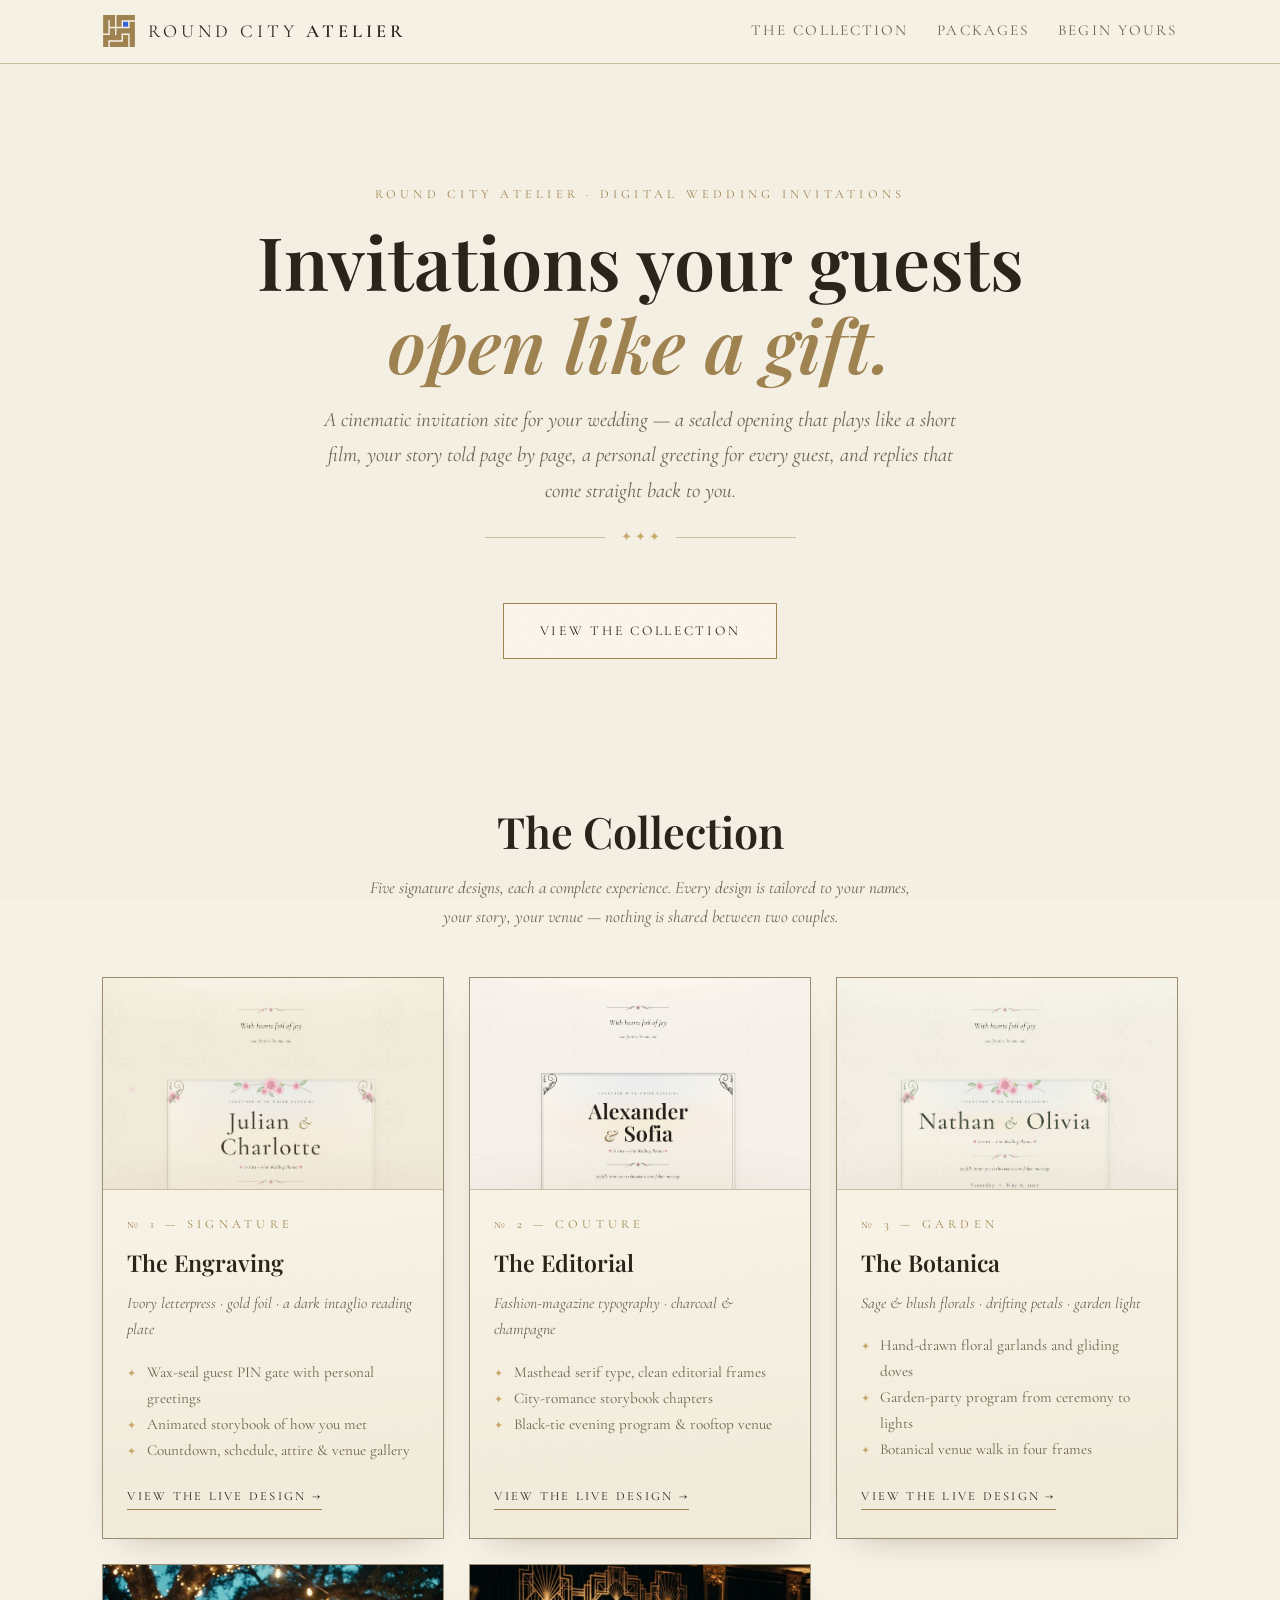
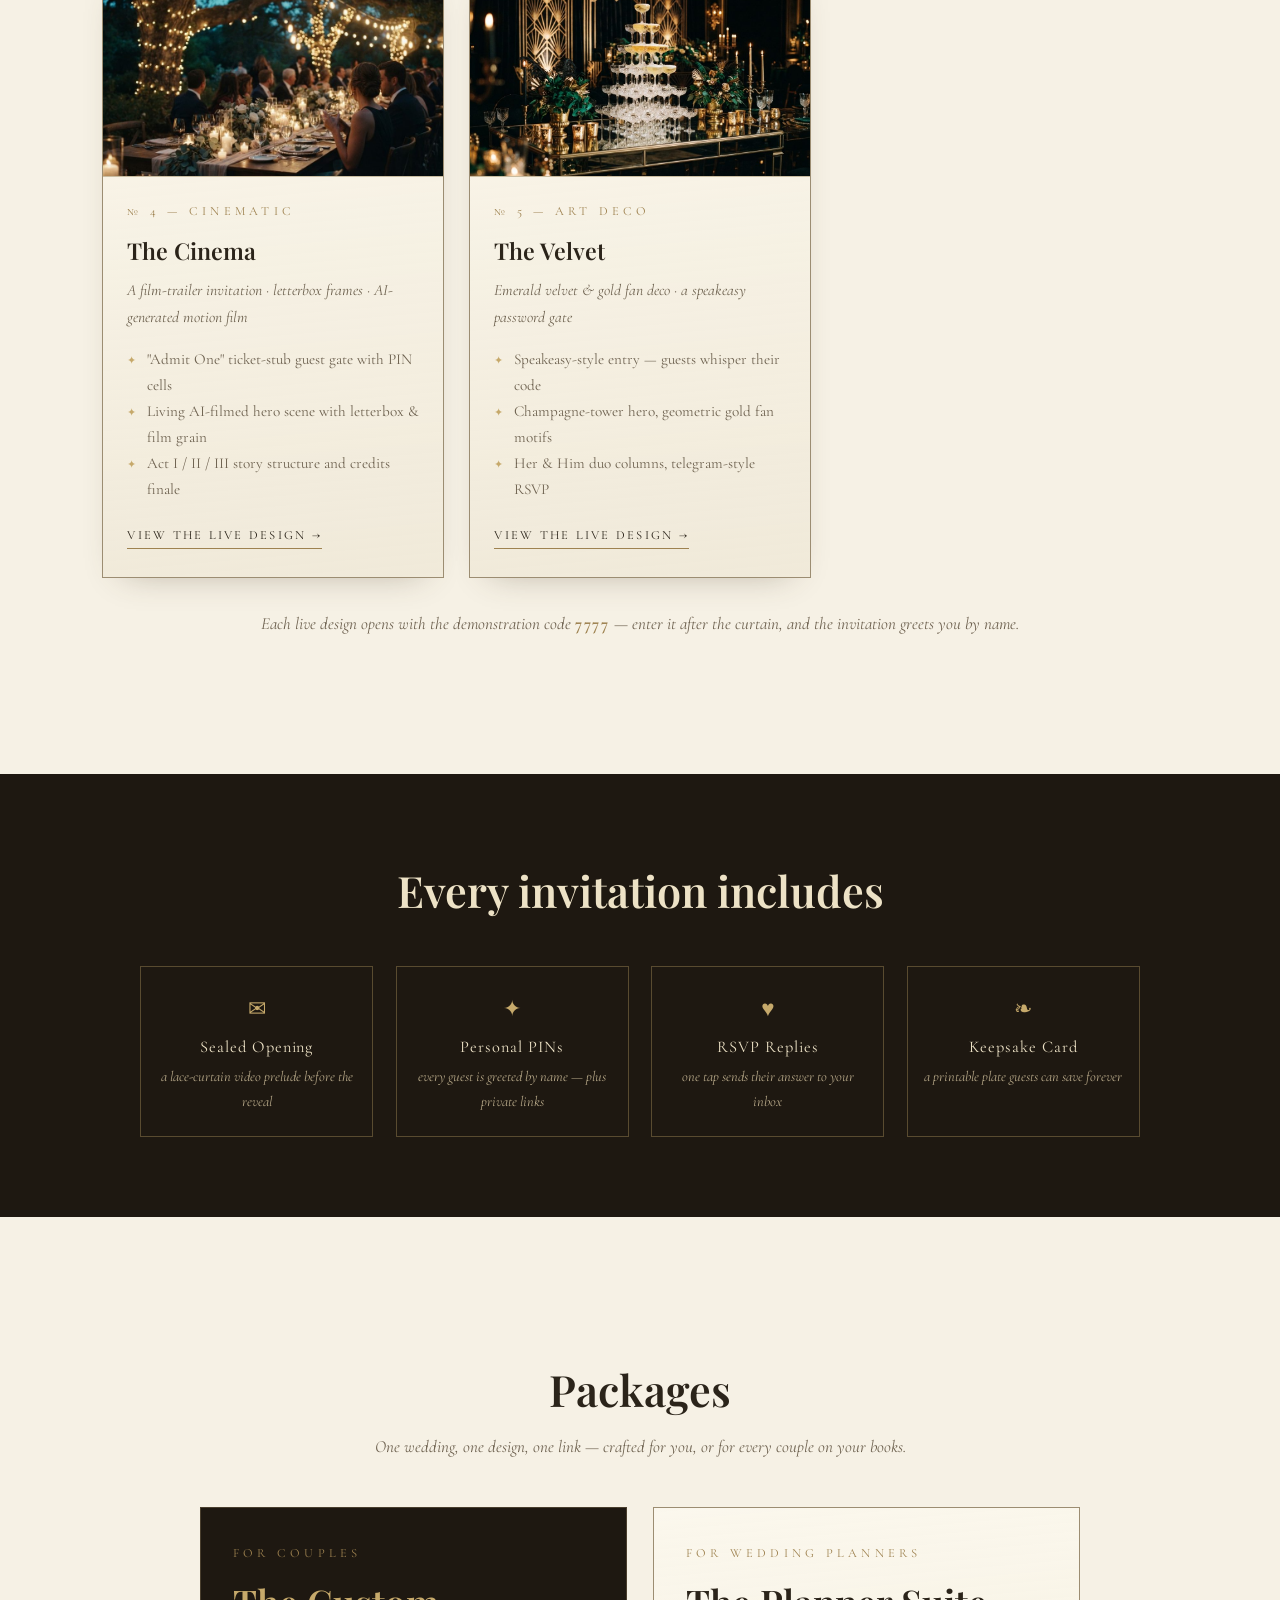
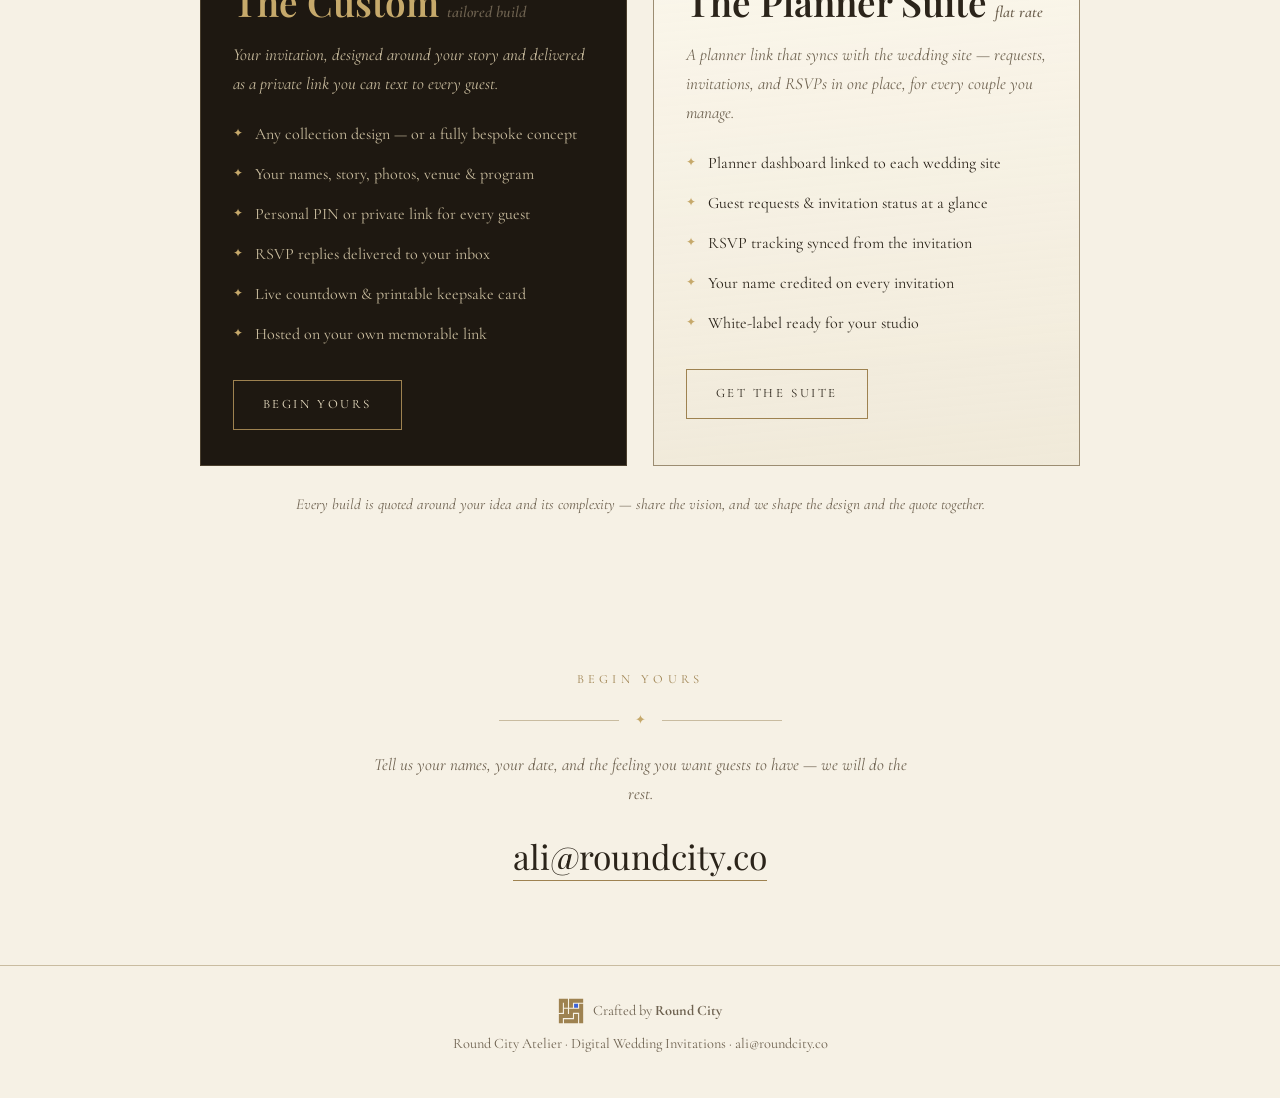
==== commit a2d76827: "Intro wordmark spacing" ====
--- a/index.html
+++ b/index.html
@@ -136,7 +136,7 @@
     <div class="ring"></div>
     <svg class="seal" viewBox="524 524 1000 1000" role="img" aria-label="Round City"><path fill="currentColor" d="M 1337.3 748.995 C 1388.53 748.504 1440.65 749.036 1491.95 749.078 L 1492 1494.99 L 1337 1494.89 L 1337.02 1095.98 L 1099.38 1095.9 C 1097.99 1160.76 1099.49 1229.64 1099.03 1295.02 L 711.022 1295.49 L 710.986 1494.46 C 659.88 1494.85 608.772 1494.87 557.666 1494.52 L 557.46 1138.28 L 753.781 1138.5 C 754.528 1119.5 753.8 1097.45 753.879 1078.3 C 754.067 1032.68 752.983 986.723 753.661 941.125 L 906.987 941.204 L 906.962 1138.47 L 949.017 1138.62 L 949.1 941.129 L 1337.27 941.313 L 1337.3 748.995 z"/><path fill="currentColor" d="M 557.46 553.466 L 907.002 553.959 L 907.024 898.185 L 753.816 898.073 L 753.352 708.657 C 743.136 708.417 720.453 707.631 710.905 709.111 L 710.828 1095.96 L 557.477 1096.17 L 557.46 553.466 z"/><path fill="currentColor" d="M 1141.28 1138.78 C 1190.71 1137.48 1245.29 1138.75 1295.01 1138.88 L 1295.01 1494.93 L 907.5 1494.97 L 754.047 1494.67 C 754.072 1442.71 753.658 1389.88 754.433 1338 L 1141.16 1337.93 C 1141.11 1272.41 1140.05 1204.07 1141.28 1138.78 z"/><path fill="currentColor" d="M 949.676 553.895 L 1491.95 553.824 L 1491.95 708.32 L 1302.41 708.238 L 1099.41 708.123 L 1098.91 897.645 C 1048.98 897.997 999.044 898.005 949.113 897.672 L 949.058 674.838 C 949.104 635.24 948.533 593.278 949.676 553.895 z"/><path fill="#3B62D8" d="M 1142.81 749.334 L 1295.18 749.168 C 1295.63 798.766 1295.67 848.368 1295.29 897.967 L 1143.38 898.145 C 1141.63 851.775 1142.9 796.415 1142.81 749.334 z"/></svg>
   </div>
-  <div class="word"><span style="animation-delay:.70s">R</span><span style="animation-delay:.76s">O</span><span style="animation-delay:.82s">U</span><span style="animation-delay:.88s">N</span><span style="animation-delay:.94s">D</span><span style="animation-delay:1.06s">C</span><span style="animation-delay:1.12s">I</span><span style="animation-delay:1.18s">T</span><span style="animation-delay:1.24s">Y</span><span style="animation-delay:1.36s"><b>ATELIER</b></span></div>
+  <div class="word"><span style="animation-delay:.70s">R</span><span style="animation-delay:.76s">O</span><span style="animation-delay:.82s">U</span><span style="animation-delay:.88s">N</span><span style="animation-delay:.94s">D</span><span style="animation-delay:1s;width:.55em"></span><span style="animation-delay:1.06s">C</span><span style="animation-delay:1.12s">I</span><span style="animation-delay:1.18s">T</span><span style="animation-delay:1.24s">Y</span><span style="animation-delay:1.3s;width:.55em"></span><span style="animation-delay:1.36s"><b>ATELIER</b></span></div>
   <div class="iSub">Digital Wedding Invitations</div>
 </div>
 
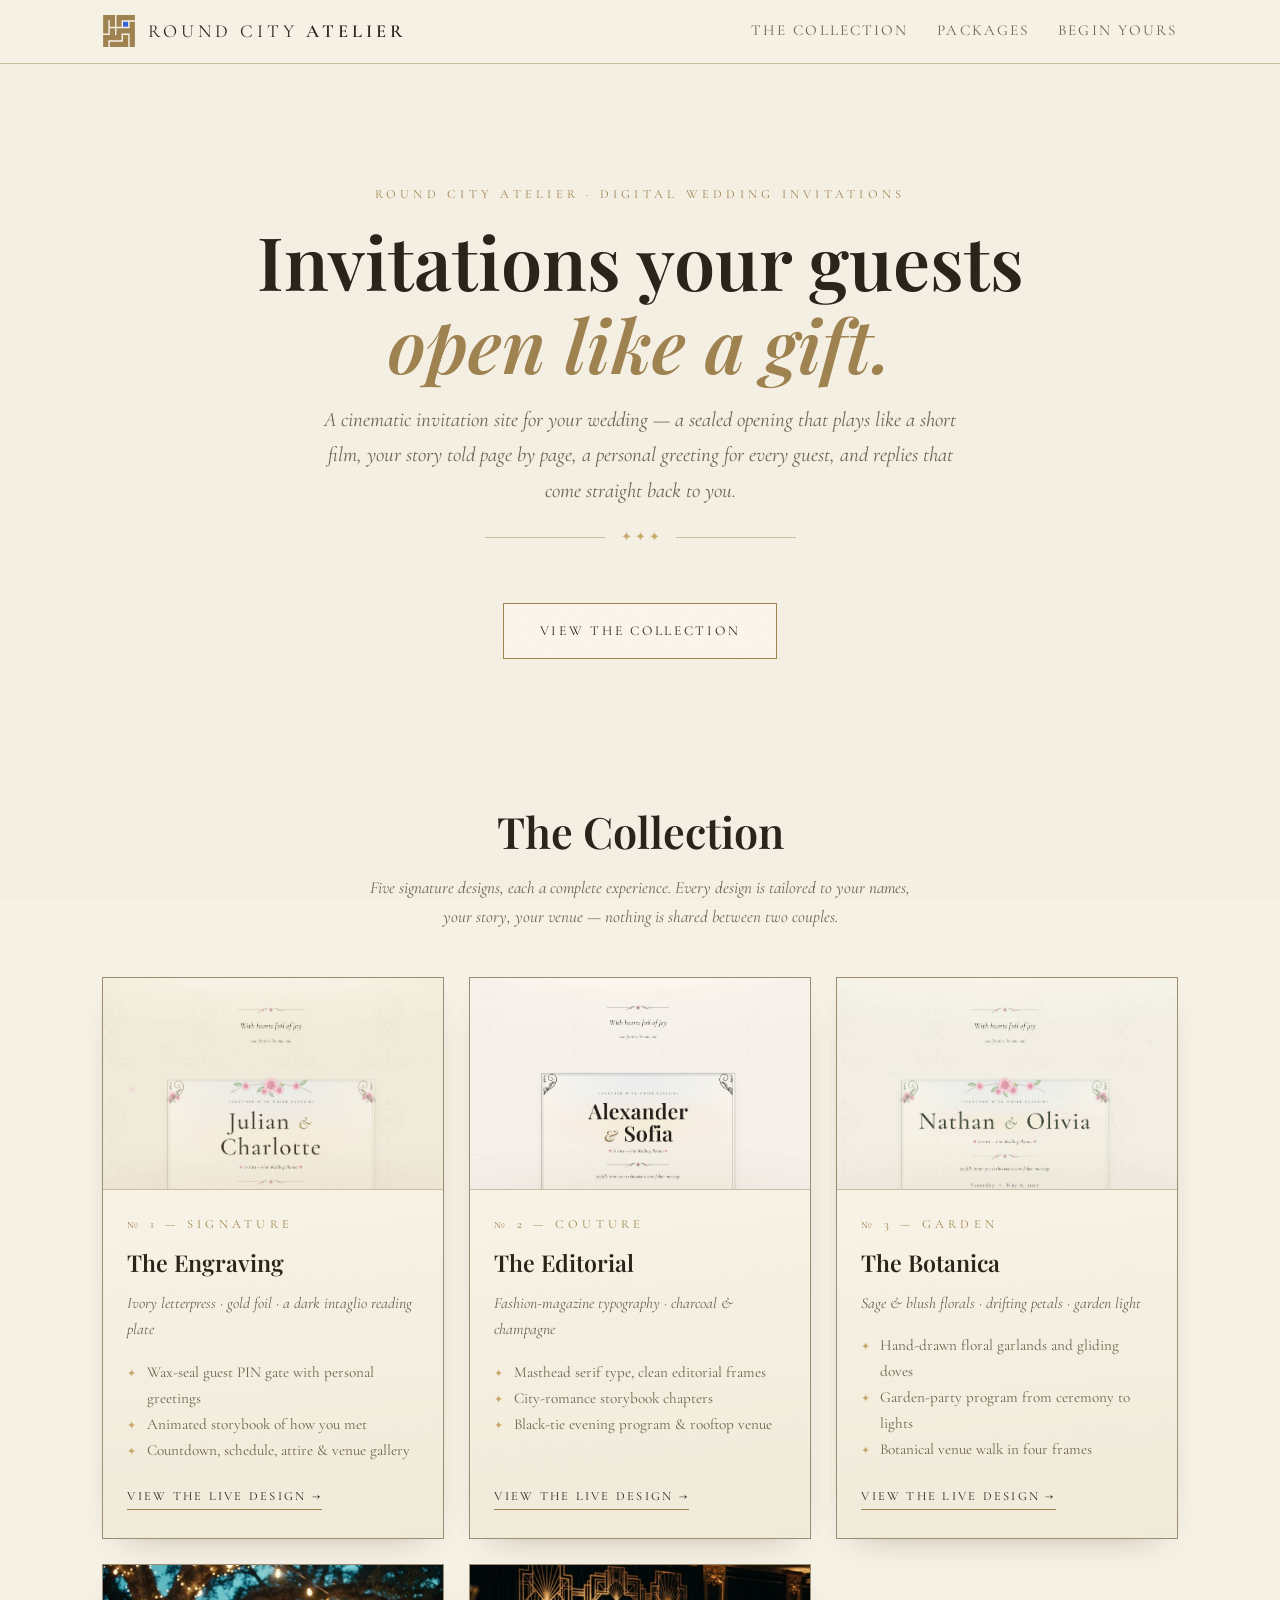
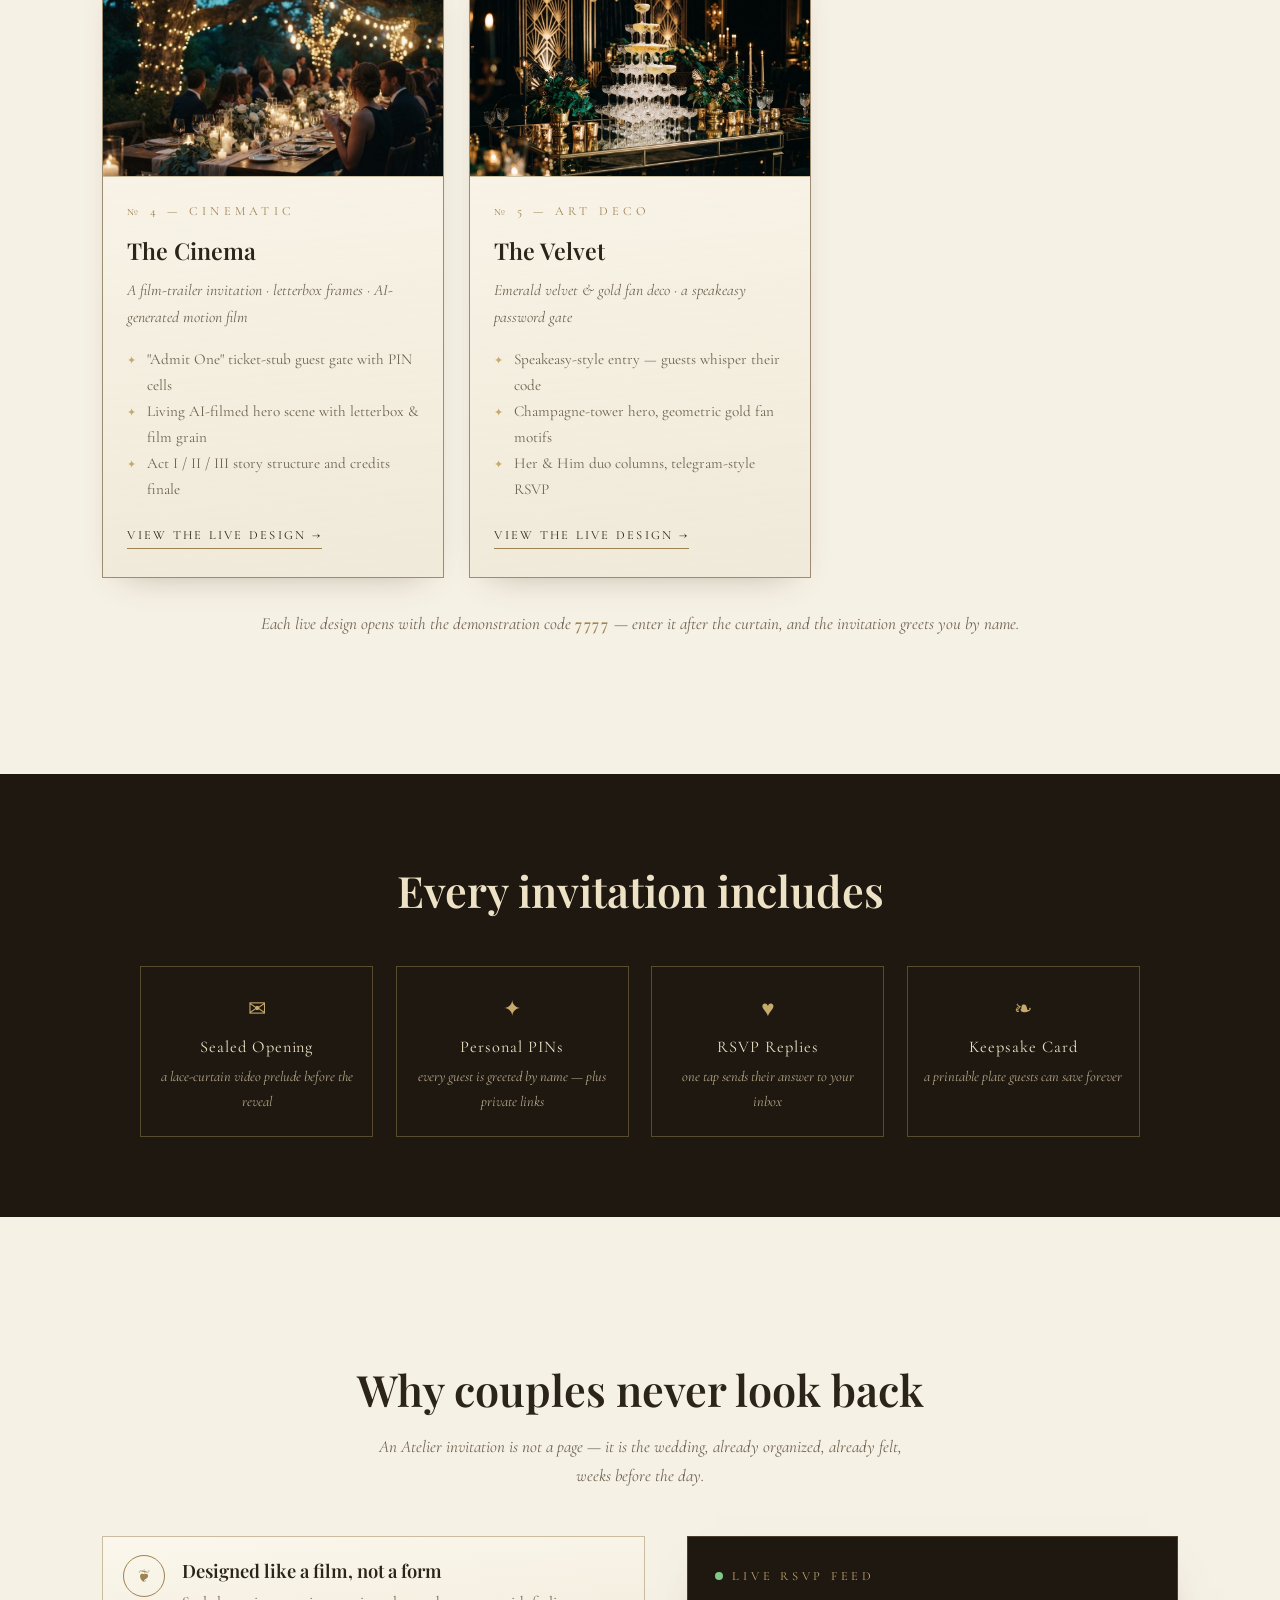
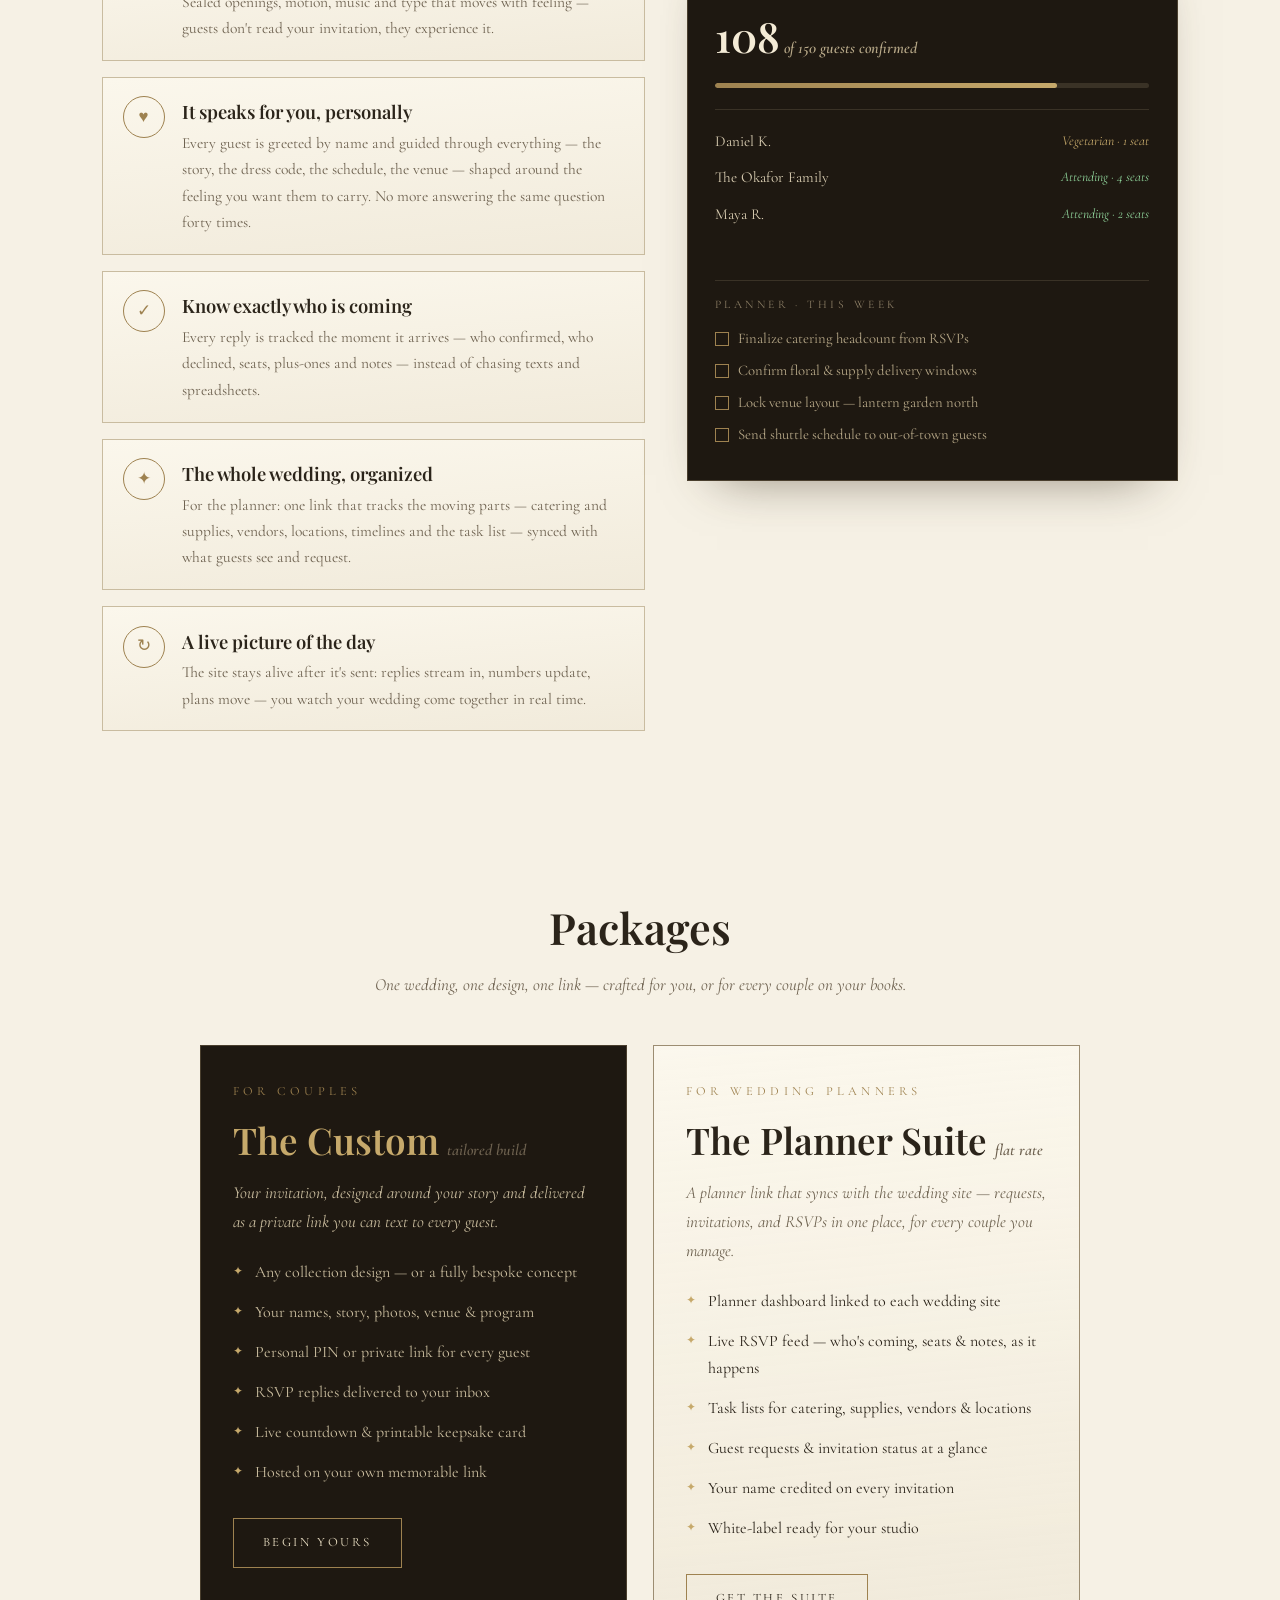
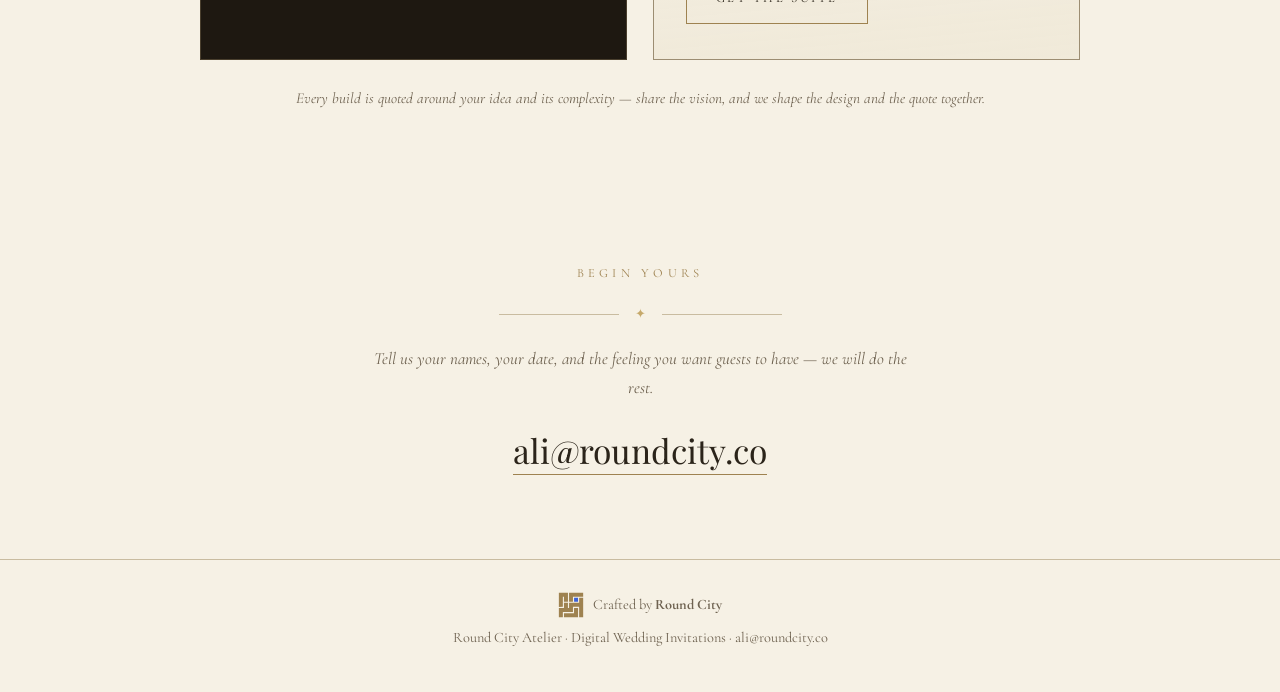
==== commit 682024c3: "Animated benefits section with live RSVP feed + planner checklist" ====
--- a/index.html
+++ b/index.html
@@ -48,7 +48,7 @@
 
 /* collection */
 .collection{padding:clamp(2.5rem,6vw,4.5rem) 0}
-.collection h2,.packages h2,.promise h2{font-family:'Playfair Display',Georgia,serif;font-weight:600;font-size:clamp(1.9rem,4.5vw,2.7rem);text-align:center}
+.collection h2,.packages h2,.promise h2,.why h2{font-family:'Playfair Display',Georgia,serif;font-weight:600;font-size:clamp(1.9rem,4.5vw,2.7rem);text-align:center}
 .sub{text-align:center;font-style:italic;color:var(--ink-2);max-width:560px;margin:.4rem auto 0}
 .cards{display:grid;grid-template-columns:repeat(3,1fr);gap:1.6rem;margin-top:2.8rem}
 @media(max-width:900px){.cards{grid-template-columns:1fr;max-width:520px;margin-left:auto;margin-right:auto}}
@@ -99,6 +99,42 @@
 .promise .f .ft{margin-top:.4rem;font-size:1.02rem;letter-spacing:.06em}
 .promise .f .fd{font-size:.9rem;color:#B7A888;font-style:italic;margin-top:.2rem}
 
+/* why — animated benefits + live panel */
+.why{padding:clamp(2.5rem,6vw,4.5rem) 0}
+.why .grid{display:grid;grid-template-columns:1.05fr .95fr;gap:2.6rem;margin-top:2.8rem;align-items:start}
+@media(max-width:900px){.why .grid{grid-template-columns:1fr;max-width:560px;margin-left:auto;margin-right:auto}}
+.bene{display:flex;gap:1.1rem;padding:1.15rem 1.2rem;border:1px solid var(--line-soft);margin-bottom:1rem;
+  background:linear-gradient(175deg,rgba(255,252,242,.55),rgba(230,220,196,.3));
+  opacity:0;transform:translateX(-26px);transition:opacity .8s ease,transform .8s ease,border-color .3s}
+.bene:nth-child(2){transition-delay:.12s}.bene:nth-child(3){transition-delay:.24s}.bene:nth-child(4){transition-delay:.36s}.bene:nth-child(5){transition-delay:.48s}
+.why.in .bene{opacity:1;transform:none}
+.bene:hover{border-color:var(--gold)}
+.bene .bi{flex:0 0 auto;width:42px;height:42px;border:1px solid var(--gold);border-radius:50%;display:flex;align-items:center;justify-content:center;color:var(--gold);font-size:1.05rem}
+.bene .bt2{font-family:'Playfair Display',Georgia,serif;font-weight:600;font-size:1.15rem}
+.bene .bd{color:var(--ink-2);font-size:.97rem;margin-top:.15rem}
+/* live panel */
+.pulse{background:var(--plate);color:var(--plate-ink);padding:1.8rem 1.7rem;border:1px solid #4a3f2e;box-shadow:0 24px 50px -30px rgba(60,48,30,.6);position:sticky;top:5.5rem}
+.pulse .ph{display:flex;align-items:center;gap:.6rem;font-size:.78rem;letter-spacing:.3em;text-transform:uppercase;color:var(--gold-bright)}
+.pulse .dot{width:8px;height:8px;border-radius:50%;background:#7fc98a;animation:blink 1.6s ease-in-out infinite}
+@keyframes blink{0%,100%{opacity:1;box-shadow:0 0 0 0 rgba(127,201,138,.5)}50%{opacity:.5;box-shadow:0 0 0 6px rgba(127,201,138,0)}}
+.pulse .count{font-family:'Playfair Display',Georgia,serif;font-size:2.6rem;font-weight:600;margin:.9rem 0 .1rem;color:#F4EBD6}
+.pulse .count small{font-size:1rem;font-family:'Cormorant Garamond',serif;font-style:italic;color:#B7A888}
+.pulse .bar{height:5px;background:#3a3226;border-radius:3px;margin:.7rem 0 1.3rem;overflow:hidden}
+.pulse .bar i{display:block;height:100%;width:0;background:linear-gradient(90deg,var(--gold),var(--gold-bright));border-radius:3px;transition:width 2.2s cubic-bezier(.22,1,.36,1)}
+.feed{border-top:1px solid #3a3226;padding-top:.9rem;min-height:9.2em}
+.feed .ln{display:flex;justify-content:space-between;gap:1rem;font-size:.95rem;padding:.32rem 0;color:#D9CDB2;
+  opacity:0;transform:translateY(8px);animation:lnIn .6s ease forwards}
+@keyframes lnIn{to{opacity:1;transform:none}}
+.feed .ln .st{font-style:italic;font-size:.85rem}
+.feed .ln .st.yes{color:#8fd39a}.feed .ln .st.no{color:#d39a8f}.feed .ln .st.note{color:var(--gold-bright)}
+.pulse .ptask{border-top:1px solid #3a3226;margin-top:.9rem;padding-top:.9rem}
+.pulse .ptask .ph2{font-size:.72rem;letter-spacing:.3em;text-transform:uppercase;color:#8d7f66;margin-bottom:.5rem}
+.ptask .tk{display:flex;align-items:center;gap:.6rem;font-size:.92rem;color:#B7A888;padding:.22rem 0;transition:color .5s}
+.ptask .tk .box{width:14px;height:14px;border:1px solid var(--gold);flex:0 0 auto;position:relative;transition:background .4s}
+.ptask .tk.done{color:#EDE2C6}
+.ptask .tk.done .box{background:var(--gold)}
+.ptask .tk.done .box::after{content:'✓';position:absolute;inset:0;display:flex;align-items:center;justify-content:center;font-size:.65rem;color:#241c10}
+
 /* contact */
 .contact{text-align:center;padding:clamp(3rem,7vw,5rem) 1.4rem}
 .contact a.mail{font-family:'Playfair Display',Georgia,serif;font-size:clamp(1.4rem,4vw,2.1rem);text-decoration:none;border-bottom:1px solid var(--gold);padding-bottom:.15rem}
@@ -258,6 +294,35 @@
   </div>
 </section>
 
+<section class="why rv" id="why">
+  <div class="wrap">
+    <h2>Why couples never look back</h2>
+    <p class="sub">An Atelier invitation is not a page — it is the wedding, already organized, already felt, weeks before the day.</p>
+    <div class="grid">
+      <div class="benes">
+        <div class="bene"><div class="bi">❦</div><div><div class="bt2">Designed like a film, not a form</div><div class="bd">Sealed openings, motion, music and type that moves with feeling — guests don't read your invitation, they experience it.</div></div></div>
+        <div class="bene"><div class="bi">♥</div><div><div class="bt2">It speaks for you, personally</div><div class="bd">Every guest is greeted by name and guided through everything — the story, the dress code, the schedule, the venue — shaped around the feeling you want them to carry. No more answering the same question forty times.</div></div></div>
+        <div class="bene"><div class="bi">✓</div><div><div class="bt2">Know exactly who is coming</div><div class="bd">Every reply is tracked the moment it arrives — who confirmed, who declined, seats, plus-ones and notes — instead of chasing texts and spreadsheets.</div></div></div>
+        <div class="bene"><div class="bi">✦</div><div><div class="bt2">The whole wedding, organized</div><div class="bd">For the planner: one link that tracks the moving parts — catering and supplies, vendors, locations, timelines and the task list — synced with what guests see and request.</div></div></div>
+        <div class="bene"><div class="bi">↻</div><div><div class="bt2">A live picture of the day</div><div class="bd">The site stays alive after it's sent: replies stream in, numbers update, plans move — you watch your wedding come together in real time.</div></div></div>
+      </div>
+      <div class="pulse" id="pulse">
+        <div class="ph"><span class="dot"></span> Live RSVP Feed</div>
+        <div class="count"><span id="rsvpCount">0</span><small> of 150 guests confirmed</small></div>
+        <div class="bar"><i id="rsvpBar"></i></div>
+        <div class="feed" id="feed"></div>
+        <div class="ptask">
+          <div class="ph2">Planner · This Week</div>
+          <div class="tk" data-tk><span class="box"></span>Finalize catering headcount from RSVPs</div>
+          <div class="tk" data-tk><span class="box"></span>Confirm floral &amp; supply delivery windows</div>
+          <div class="tk" data-tk><span class="box"></span>Lock venue layout — lantern garden north</div>
+          <div class="tk" data-tk><span class="box"></span>Send shuttle schedule to out-of-town guests</div>
+        </div>
+      </div>
+    </div>
+  </div>
+</section>
+
 <section class="packages rv" id="packages">
   <div class="wrap">
     <h2>Packages</h2>
@@ -285,8 +350,9 @@
         <p class="tp">A planner link that syncs with the wedding site — requests, invitations, and RSVPs in one place, for every couple you manage.</p>
         <ul>
           <li>Planner dashboard linked to each wedding site</li>
+          <li>Live RSVP feed — who's coming, seats &amp; notes, as it happens</li>
+          <li>Task lists for catering, supplies, vendors &amp; locations</li>
           <li>Guest requests &amp; invitation status at a glance</li>
-          <li>RSVP tracking synced from the invitation</li>
           <li>Your name credited on every invitation</li>
           <li>White-label ready for your studio</li>
         </ul>
@@ -320,9 +386,42 @@
   function lift(){ if(intro){intro.classList.add('away'); setTimeout(function(){if(intro.parentNode)intro.parentNode.removeChild(intro);},1200);} }
   window.addEventListener('load',function(){ var wait=Math.max(0,2400-(Date.now()-t0)); setTimeout(lift,wait); });
   setTimeout(lift,4200);
-  var io=new IntersectionObserver(function(es){es.forEach(function(e){if(e.isIntersecting){e.target.classList.add('in');io.unobserve(e.target);}});},{threshold:.1});
+  var io=new IntersectionObserver(function(es){es.forEach(function(e){if(e.isIntersecting){e.target.classList.add('in');io.unobserve(e.target);if(e.target.id==='why')startPulse();}});},{threshold:.1});
   document.querySelectorAll('.rv').forEach(function(n){io.observe(n);});
-  setTimeout(function(){document.querySelectorAll('.rv').forEach(function(n){n.classList.add('in');});},3400);
+  setTimeout(function(){document.querySelectorAll('.rv').forEach(function(n){n.classList.add('in');});if(!pulseStarted)startPulse();},3400);
+
+  var pulseStarted=false;
+  function startPulse(){
+    if(pulseStarted)return; pulseStarted=true;
+    var el=document.getElementById('rsvpCount'); if(!el)return;
+    var target=118,t0=null;
+    function tick(ts){ if(!t0)t0=ts; var p=Math.min(1,(ts-t0)/2200); var v=Math.round(target*(1-Math.pow(1-p,3)));
+      el.textContent=v; if(p<1)requestAnimationFrame(tick); }
+    requestAnimationFrame(tick);
+    document.getElementById('rsvpBar').style.width=(target/150*100)+'%';
+    var lines=[
+      ['Maya R.','Attending · 2 seats','yes'],
+      ['The Okafor Family','Attending · 4 seats','yes'],
+      ['Daniel K.','Vegetarian · 1 seat','note'],
+      ['Priya S.','Attending · 2 seats','yes'],
+      ['Jonas &amp; Elin','Regrets · traveling','no'],
+      ['The Haddads','Attending · 3 seats','yes'],
+      ['Sofia M.','Song request added','note'],
+      ['Omar T.','Attending · 1 seat','yes']
+    ];
+    var feed=document.getElementById('feed'),i=0;
+    function push(){
+      var l=lines[i%lines.length]; i++;
+      var d=document.createElement('div'); d.className='ln';
+      d.innerHTML='<span>'+l[0]+'</span><span class="st '+l[2]+'">'+l[1]+'</span>';
+      feed.prepend(d);
+      while(feed.children.length>5)feed.removeChild(feed.lastChild);
+    }
+    push();push();push();
+    setInterval(push,2600);
+    var tks=document.querySelectorAll('[data-tk]');
+    tks.forEach(function(t,n){ setTimeout(function(){t.classList.add('done');}, 1400+n*1700); });
+  }
 })();
 </script>
 </body>
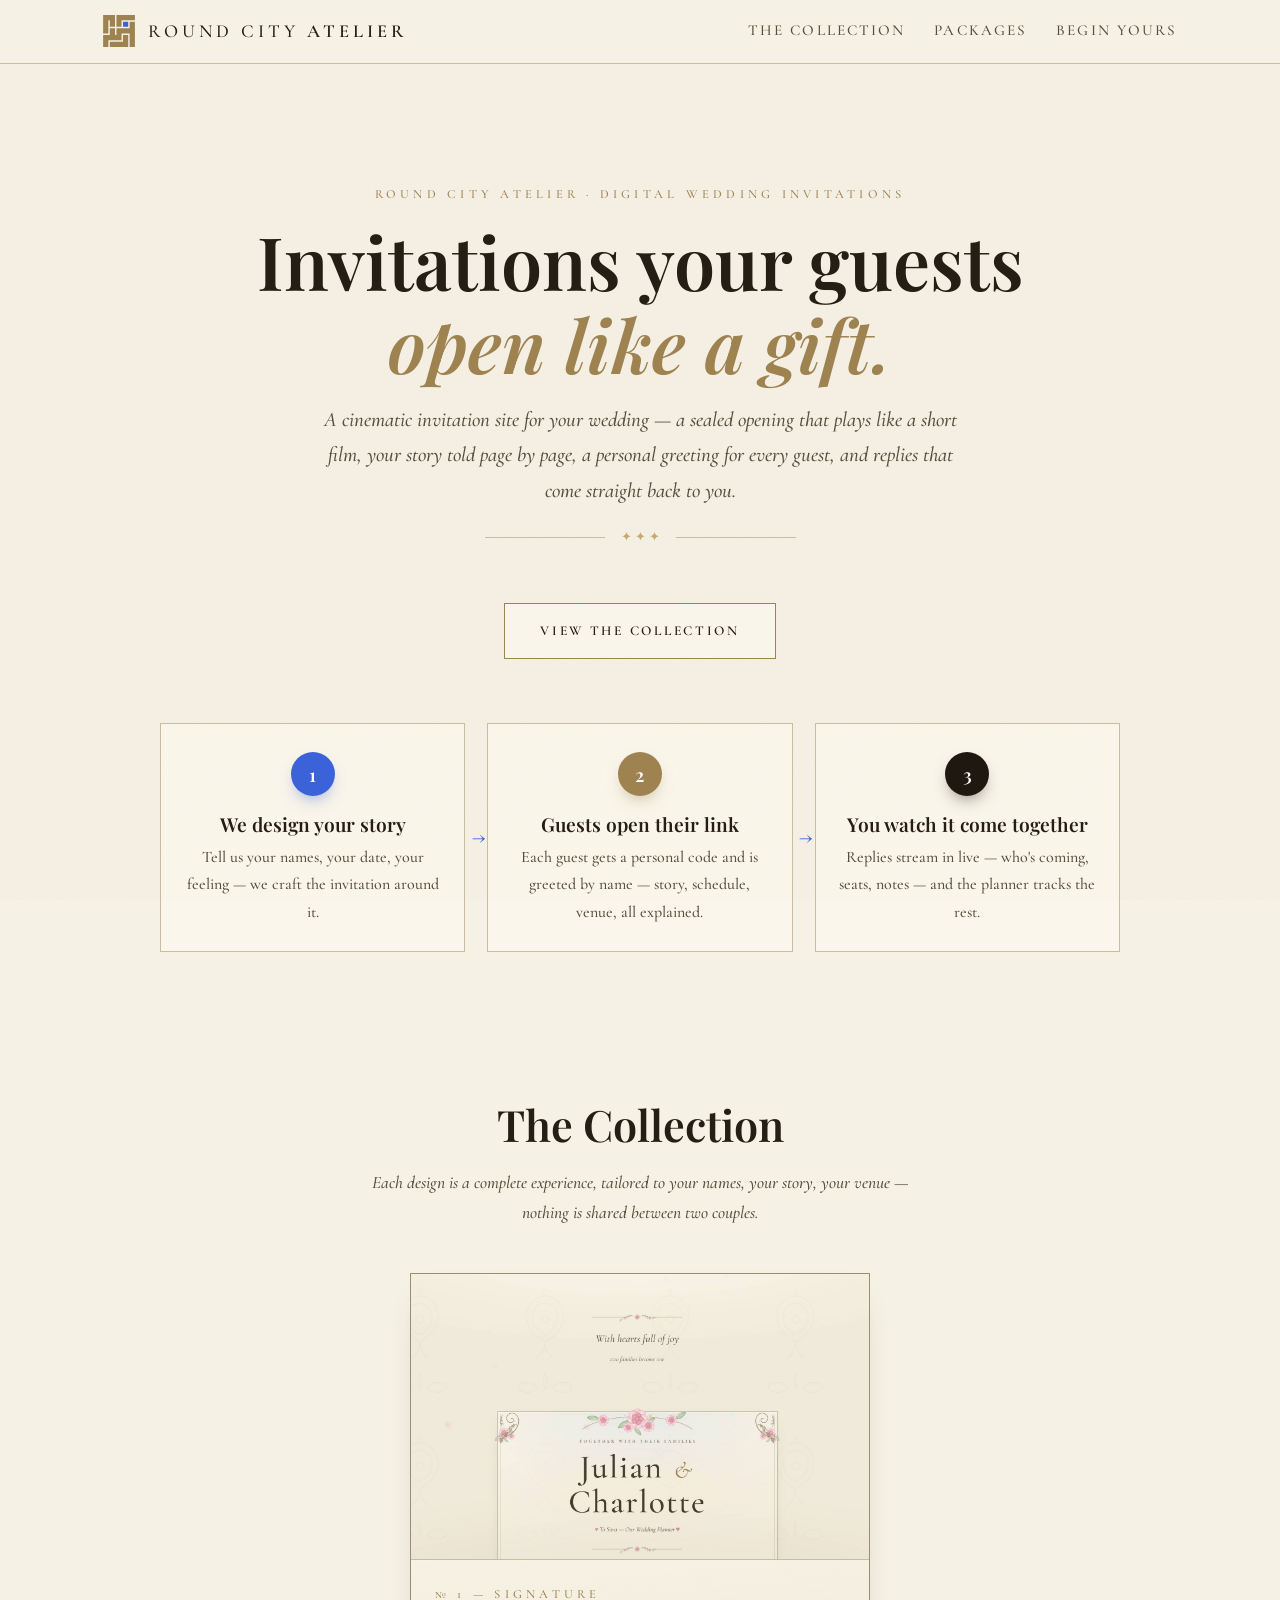
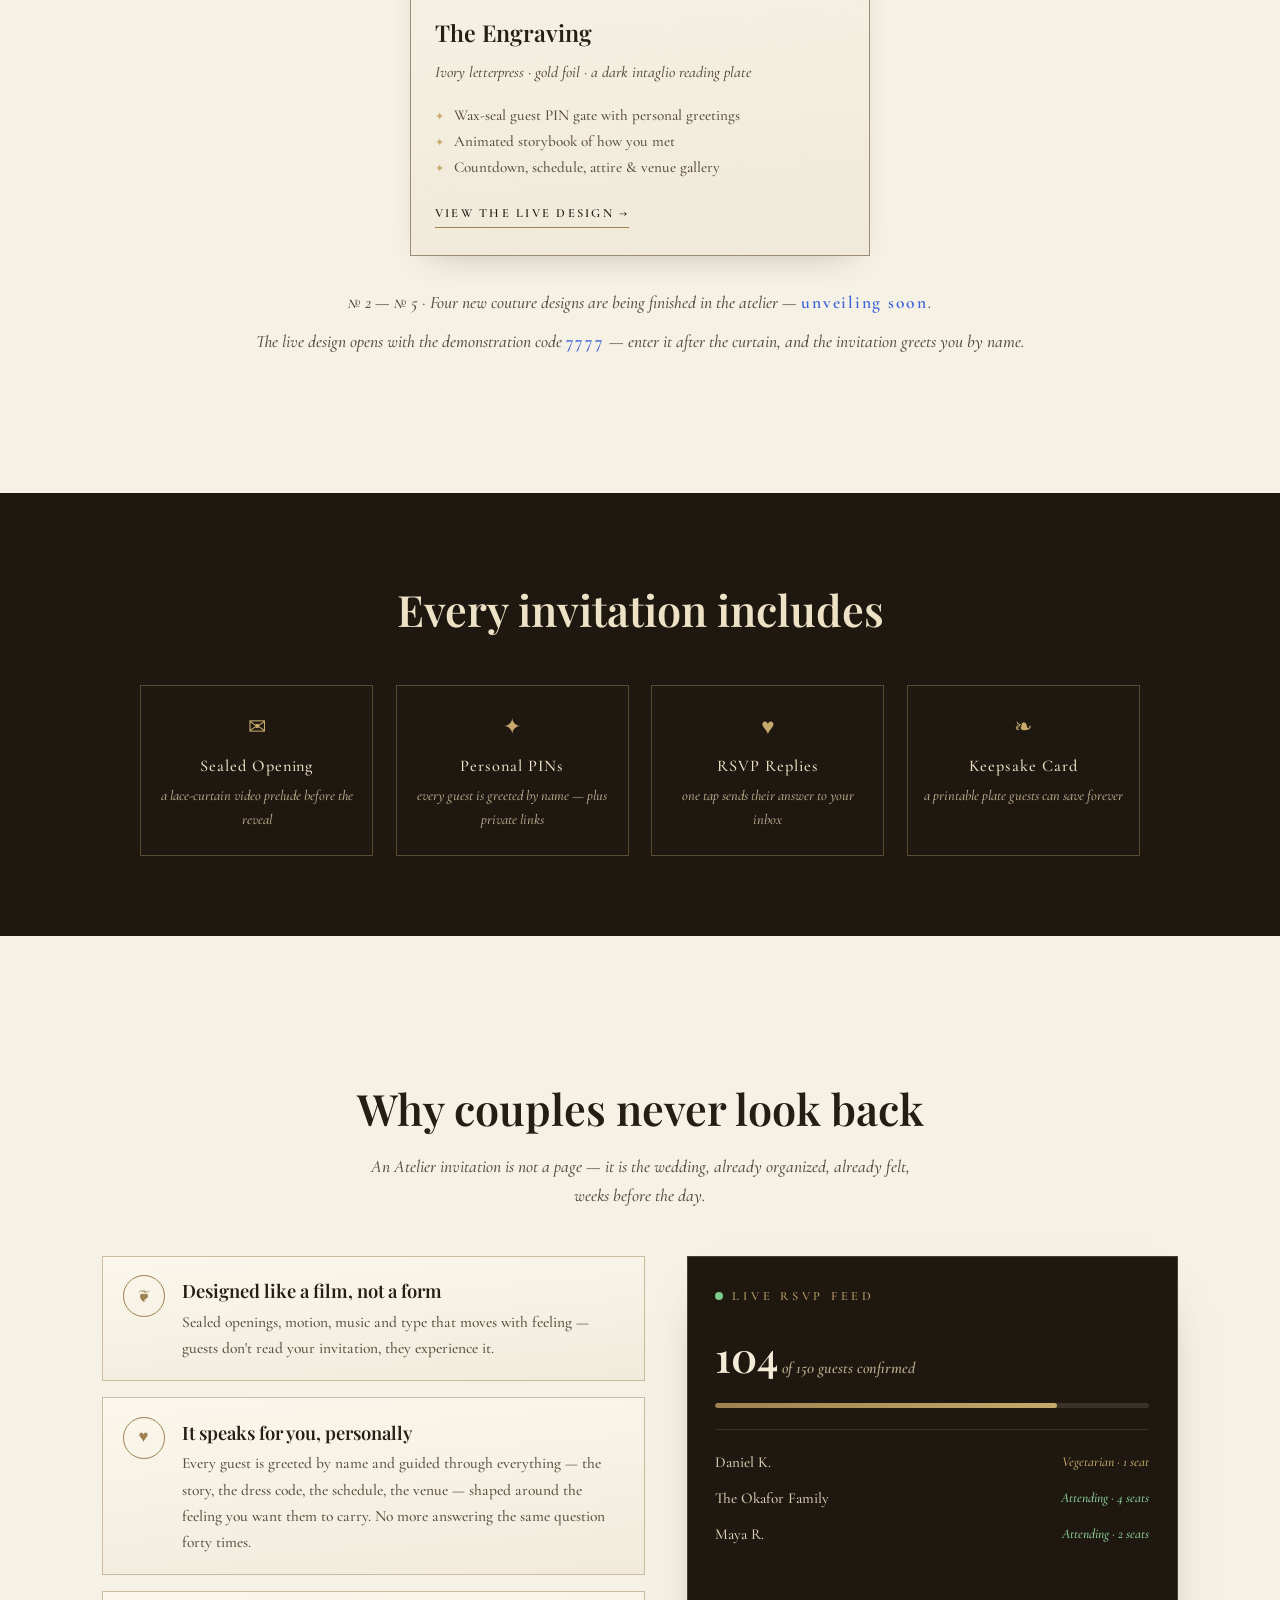
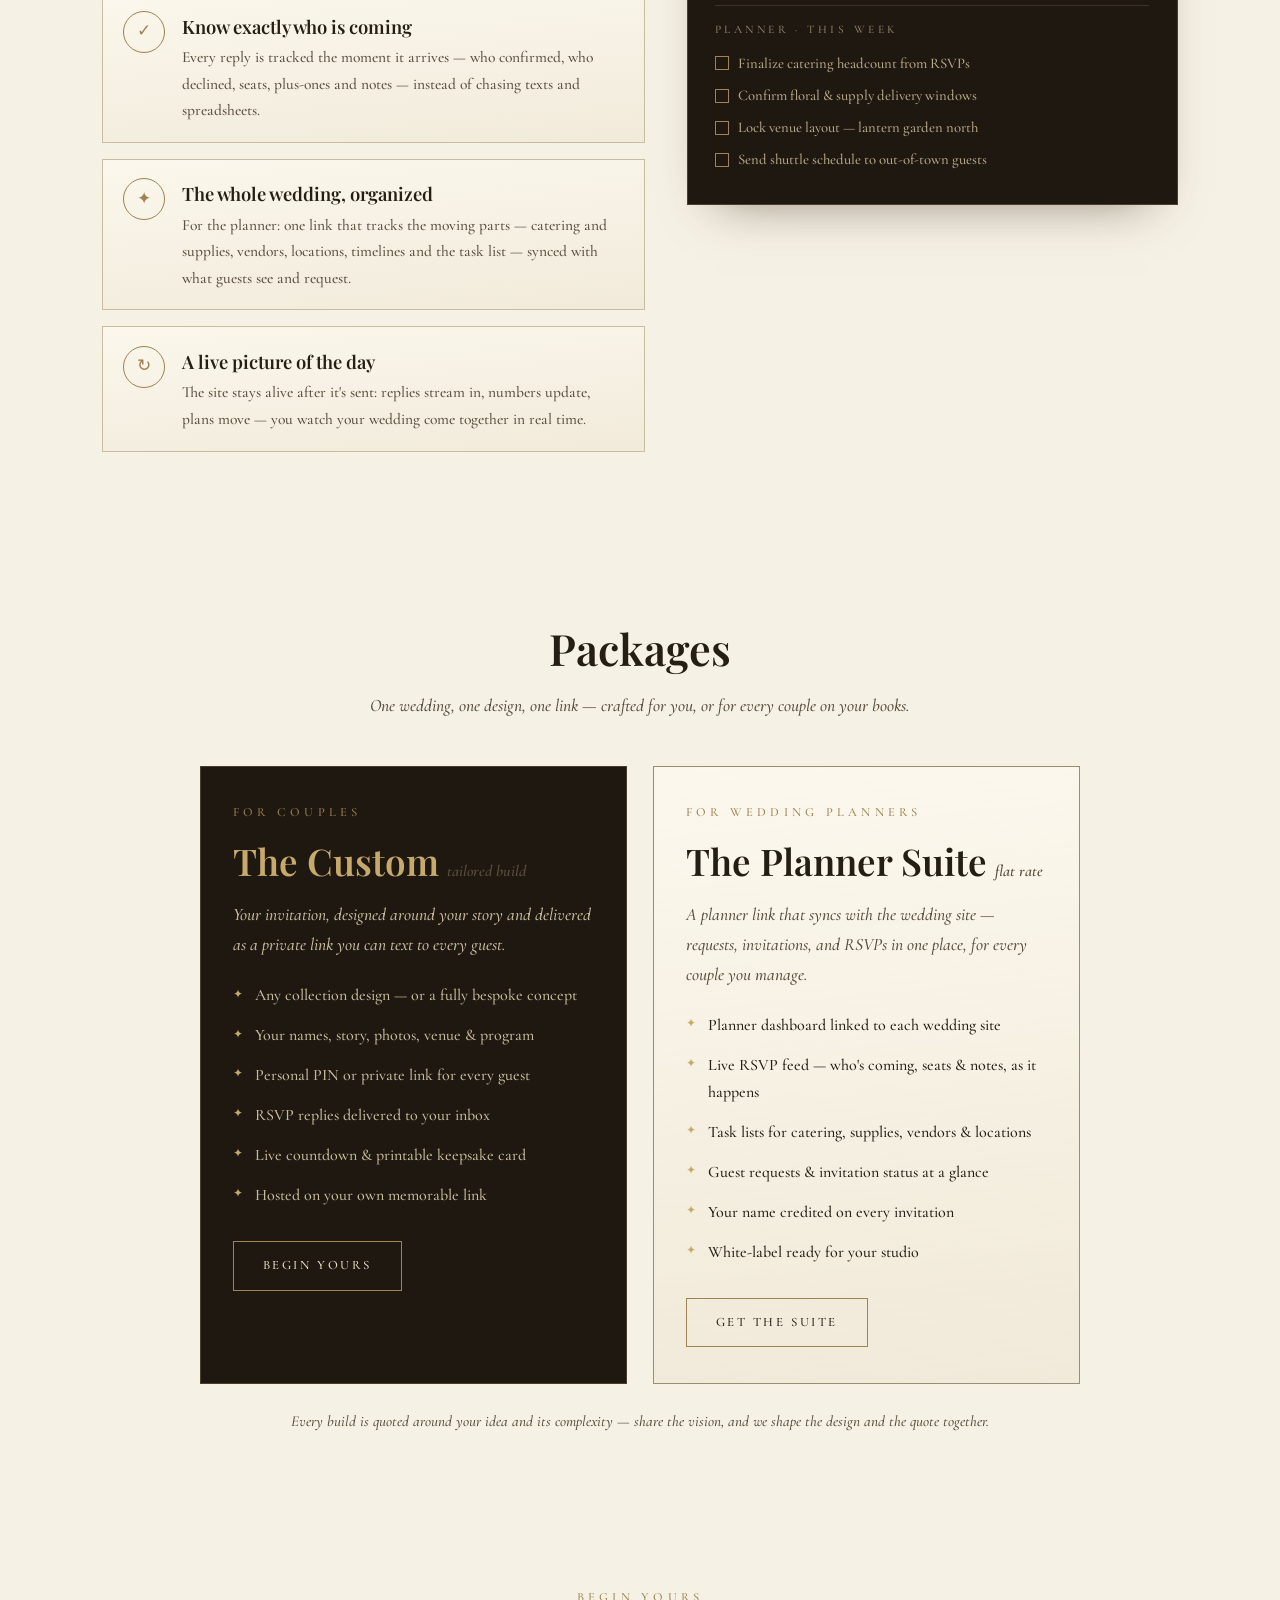
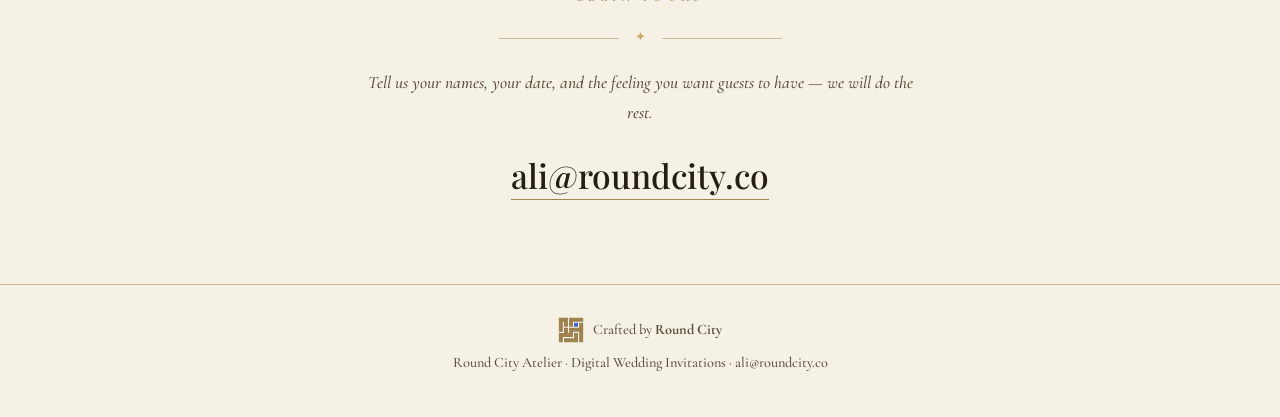
==== commit 6e457253: "Bolder type, cobalt accents, 3-step explainer, collection trimmed to The Engraving" ====
--- a/index.html
+++ b/index.html
@@ -10,12 +10,13 @@
 <link href="https://fonts.googleapis.com/css2?family=Cormorant+Garamond:ital,wght@0,400;0,500;0,600;1,400;1,500&family=Playfair+Display:ital,wght@0,500;0,600;1,500&display=swap" rel="stylesheet">
 <style>
 :root{
-  --paper:#F6F1E5; --ink:#2B241A; --ink-2:#6E6250; --line:#9C8D72; --line-soft:#C9BCA0;
+  --paper:#F6F1E5; --ink:#241E14; --ink-2:#584E3D; --line:#9C8D72; --line-soft:#C9BCA0;
   --gold:#9E8250; --gold-bright:#C6A96B; --plate:#1E1811; --plate-ink:#EDE2C6;
+  --cobalt:#3B62D8; --cobalt-deep:#2B49AE;
 }
 *{margin:0;padding:0;box-sizing:border-box}
 html{scroll-behavior:smooth}
-body{background:var(--paper);color:var(--ink);font-family:'Cormorant Garamond',Georgia,serif;font-size:17px;line-height:1.7;-webkit-font-smoothing:antialiased;overflow-x:hidden}
+body{background:var(--paper);color:var(--ink);font-family:'Cormorant Garamond',Georgia,serif;font-size:17.5px;font-weight:500;line-height:1.7;-webkit-font-smoothing:antialiased;overflow-x:hidden}
 body::before{content:'';position:fixed;inset:0;pointer-events:none;opacity:.08;mix-blend-mode:multiply;
   background-image:url("data:image/svg+xml;utf8,<svg xmlns='http://www.w3.org/2000/svg' width='240' height='240'><filter id='g'><feTurbulence type='fractalNoise' baseFrequency='.9' numOctaves='2'/><feColorMatrix values='0 0 0 0 .35 0 0 0 0 .30 0 0 0 0 .22 0 0 0 .5 0'/></filter><rect width='240' height='240' filter='url(%23g)'/></svg>")}
 a{color:inherit}
@@ -42,15 +43,33 @@
 .hero h1{font-family:'Playfair Display',Georgia,serif;font-weight:600;font-size:clamp(2.6rem,7vw,4.6rem);line-height:1.12;margin:.9rem 0 1.1rem}
 .hero h1 em{font-style:italic;color:var(--gold)}
 .hero p.lede{max-width:640px;margin:0 auto;font-size:clamp(1.05rem,2.6vw,1.3rem);font-style:italic;color:var(--ink-2)}
-.hero .cta{display:inline-block;margin-top:2.2rem;text-decoration:none;letter-spacing:.2em;text-transform:uppercase;font-size:.85rem;
+.hero .cta{display:inline-block;margin-top:2.2rem;text-decoration:none;letter-spacing:.2em;text-transform:uppercase;font-size:.85rem;font-weight:600;
   border:1px solid var(--gold);padding:.95rem 2.2rem;color:var(--ink);transition:.25s;background:rgba(255,252,242,.5)}
-.hero .cta:hover{background:var(--gold-bright);border-color:var(--gold-bright);color:#241c10}
+.hero .cta:hover{background:var(--cobalt);border-color:var(--cobalt);color:#F4F6FE}
+
+/* how it works — 3-step explainer */
+.how{padding:0 1.4rem clamp(2.5rem,6vw,4rem)}
+.how .steps{display:grid;grid-template-columns:repeat(3,1fr);gap:1.4rem;max-width:960px;margin:0 auto;counter-reset:step}
+@media(max-width:820px){.how .steps{grid-template-columns:1fr;max-width:460px}}
+.step{position:relative;text-align:center;padding:1.8rem 1.4rem 1.6rem;border:1px solid var(--line-soft);background:rgba(255,252,242,.45);
+  opacity:0;transform:translateY(22px);transition:opacity .8s ease,transform .8s ease}
+.step:nth-child(2){transition-delay:.18s}.step:nth-child(3){transition-delay:.36s}
+.how.in .step{opacity:1;transform:none}
+.step .n{width:44px;height:44px;margin:0 auto .7rem;border-radius:50%;display:flex;align-items:center;justify-content:center;
+  font-family:'Playfair Display',serif;font-weight:600;font-size:1.15rem;color:#fff;background:var(--cobalt);box-shadow:0 8px 18px -8px rgba(59,98,216,.7)}
+.step:nth-child(2) .n{background:var(--gold);box-shadow:0 8px 18px -8px rgba(158,130,80,.7)}
+.step:nth-child(3) .n{background:var(--plate);box-shadow:0 8px 18px -8px rgba(30,24,17,.7)}
+.step .st{font-family:'Playfair Display',serif;font-weight:600;font-size:1.2rem}
+.step .sd{color:var(--ink-2);font-size:1rem;margin-top:.25rem}
+.step .arr{position:absolute;right:-1.35rem;top:50%;transform:translateY(-50%);color:var(--cobalt);font-size:1.3rem;z-index:2}
+@media(max-width:820px){.step .arr{display:none}}
 
 /* collection */
 .collection{padding:clamp(2.5rem,6vw,4.5rem) 0}
 .collection h2,.packages h2,.promise h2,.why h2{font-family:'Playfair Display',Georgia,serif;font-weight:600;font-size:clamp(1.9rem,4.5vw,2.7rem);text-align:center}
 .sub{text-align:center;font-style:italic;color:var(--ink-2);max-width:560px;margin:.4rem auto 0}
 .cards{display:grid;grid-template-columns:repeat(3,1fr);gap:1.6rem;margin-top:2.8rem}
+.cards.single{grid-template-columns:minmax(300px,460px);justify-content:center}
 @media(max-width:900px){.cards{grid-template-columns:1fr;max-width:520px;margin-left:auto;margin-right:auto}}
 .cardc{border:1px solid var(--line);background:linear-gradient(175deg,rgba(255,252,242,.6),rgba(230,220,196,.35));
   box-shadow:0 14px 34px -22px rgba(80,66,44,.45);display:flex;flex-direction:column;position:relative;transition:transform .25s,box-shadow .25s}
@@ -64,11 +83,11 @@
 .cardc ul{list-style:none;margin:.5rem 0 .9rem;font-size:.95rem;color:var(--ink-2)}
 .cardc ul li{padding-left:1.2rem;position:relative}
 .cardc ul li::before{content:'✦';position:absolute;left:0;color:var(--gold-bright);font-size:.7rem;top:.35em}
-.cardc .go{margin-top:auto;align-self:flex-start;text-decoration:none;letter-spacing:.18em;text-transform:uppercase;font-size:.78rem;
+.cardc .go{margin-top:auto;align-self:flex-start;text-decoration:none;letter-spacing:.18em;text-transform:uppercase;font-size:.78rem;font-weight:600;
   border-bottom:1px solid var(--gold);padding-bottom:.15rem}
-.cardc .go:hover{color:var(--gold)}
+.cardc .go:hover{color:var(--cobalt);border-color:var(--cobalt)}
 .demo-note{text-align:center;margin-top:2rem;font-style:italic;color:var(--ink-2)}
-.demo-note b{color:var(--gold);font-style:normal;letter-spacing:.1em}
+.demo-note b{color:var(--cobalt);font-style:normal;letter-spacing:.1em;font-weight:600}
 
 /* packages */
 .packages{padding:clamp(2.5rem,6vw,4.5rem) 0}
@@ -198,11 +217,19 @@
   <a class="cta" href="#collection">View the Collection</a>
 </section>
 
+<section class="how rv" id="how">
+  <div class="steps">
+    <div class="step"><div class="n">1</div><div class="st">We design your story</div><div class="sd">Tell us your names, your date, your feeling — we craft the invitation around it.</div><div class="arr">→</div></div>
+    <div class="step"><div class="n">2</div><div class="st">Guests open their link</div><div class="sd">Each guest gets a personal code and is greeted by name — story, schedule, venue, all explained.</div><div class="arr">→</div></div>
+    <div class="step"><div class="n">3</div><div class="st">You watch it come together</div><div class="sd">Replies stream in live — who's coming, seats, notes — and the planner tracks the rest.</div></div>
+  </div>
+</section>
+
 <section class="collection rv" id="collection">
   <div class="wrap">
     <h2>The Collection</h2>
-    <p class="sub">Five signature designs, each a complete experience. Every design is tailored to your names, your story, your venue — nothing is shared between two couples.</p>
-    <div class="cards">
+    <p class="sub">Each design is a complete experience, tailored to your names, your story, your venue — nothing is shared between two couples.</p>
+    <div class="cards single">
 
       <div class="cardc">
         <a class="shot" href="engraving/"><img src="assets/engraving.jpg" alt="The Engraving — invitation preview"></a>
@@ -219,68 +246,9 @@
         </div>
       </div>
 
-      <div class="cardc">
-        <a class="shot" href="editorial/"><img src="assets/editorial.jpg" alt="The Editorial — invitation preview"></a>
-        <div class="body">
-          <div class="eyebrow">№ 2 — Couture</div>
-          <div class="tname">The Editorial</div>
-          <div class="tmeta">Fashion-magazine typography · charcoal &amp; champagne</div>
-          <ul>
-            <li>Masthead serif type, clean editorial frames</li>
-            <li>City-romance storybook chapters</li>
-            <li>Black-tie evening program &amp; rooftop venue</li>
-          </ul>
-          <a class="go" href="editorial/">View the live design →</a>
-        </div>
-      </div>
-
-      <div class="cardc">
-        <a class="shot" href="botanica/"><img src="assets/botanica.jpg" alt="The Botanica — invitation preview"></a>
-        <div class="body">
-          <div class="eyebrow">№ 3 — Garden</div>
-          <div class="tname">The Botanica</div>
-          <div class="tmeta">Sage &amp; blush florals · drifting petals · garden light</div>
-          <ul>
-            <li>Hand-drawn floral garlands and gliding doves</li>
-            <li>Garden-party program from ceremony to lights</li>
-            <li>Botanical venue walk in four frames</li>
-          </ul>
-          <a class="go" href="botanica/">View the live design →</a>
-        </div>
-      </div>
-
-      <div class="cardc">
-        <a class="shot" href="cinema/"><img src="assets/cinema.jpg" alt="The Cinema — invitation preview"></a>
-        <div class="body">
-          <div class="eyebrow">№ 4 — Cinematic</div>
-          <div class="tname">The Cinema</div>
-          <div class="tmeta">A film-trailer invitation · letterbox frames · AI-generated motion film</div>
-          <ul>
-            <li>"Admit One" ticket-stub guest gate with PIN cells</li>
-            <li>Living AI-filmed hero scene with letterbox &amp; film grain</li>
-            <li>Act I / II / III story structure and credits finale</li>
-          </ul>
-          <a class="go" href="cinema/">View the live design →</a>
-        </div>
-      </div>
-
-      <div class="cardc">
-        <a class="shot" href="velvet/"><img src="assets/velvet.jpg" alt="The Velvet — invitation preview"></a>
-        <div class="body">
-          <div class="eyebrow">№ 5 — Art Deco</div>
-          <div class="tname">The Velvet</div>
-          <div class="tmeta">Emerald velvet &amp; gold fan deco · a speakeasy password gate</div>
-          <ul>
-            <li>Speakeasy-style entry — guests whisper their code</li>
-            <li>Champagne-tower hero, geometric gold fan motifs</li>
-            <li>Her &amp; Him duo columns, telegram-style RSVP</li>
-          </ul>
-          <a class="go" href="velvet/">View the live design →</a>
-        </div>
-      </div>
-
     </div>
-    <p class="demo-note">Each live design opens with the demonstration code <b>7777</b> — enter it after the curtain, and the invitation greets you by name.</p>
+    <p class="demo-note">№ 2 — № 5 · Four new couture designs are being finished in the atelier — <b>unveiling soon</b>.</p>
+    <p class="demo-note" style="margin-top:.6rem">The live design opens with the demonstration code <b>7777</b> — enter it after the curtain, and the invitation greets you by name.</p>
   </div>
 </section>
 
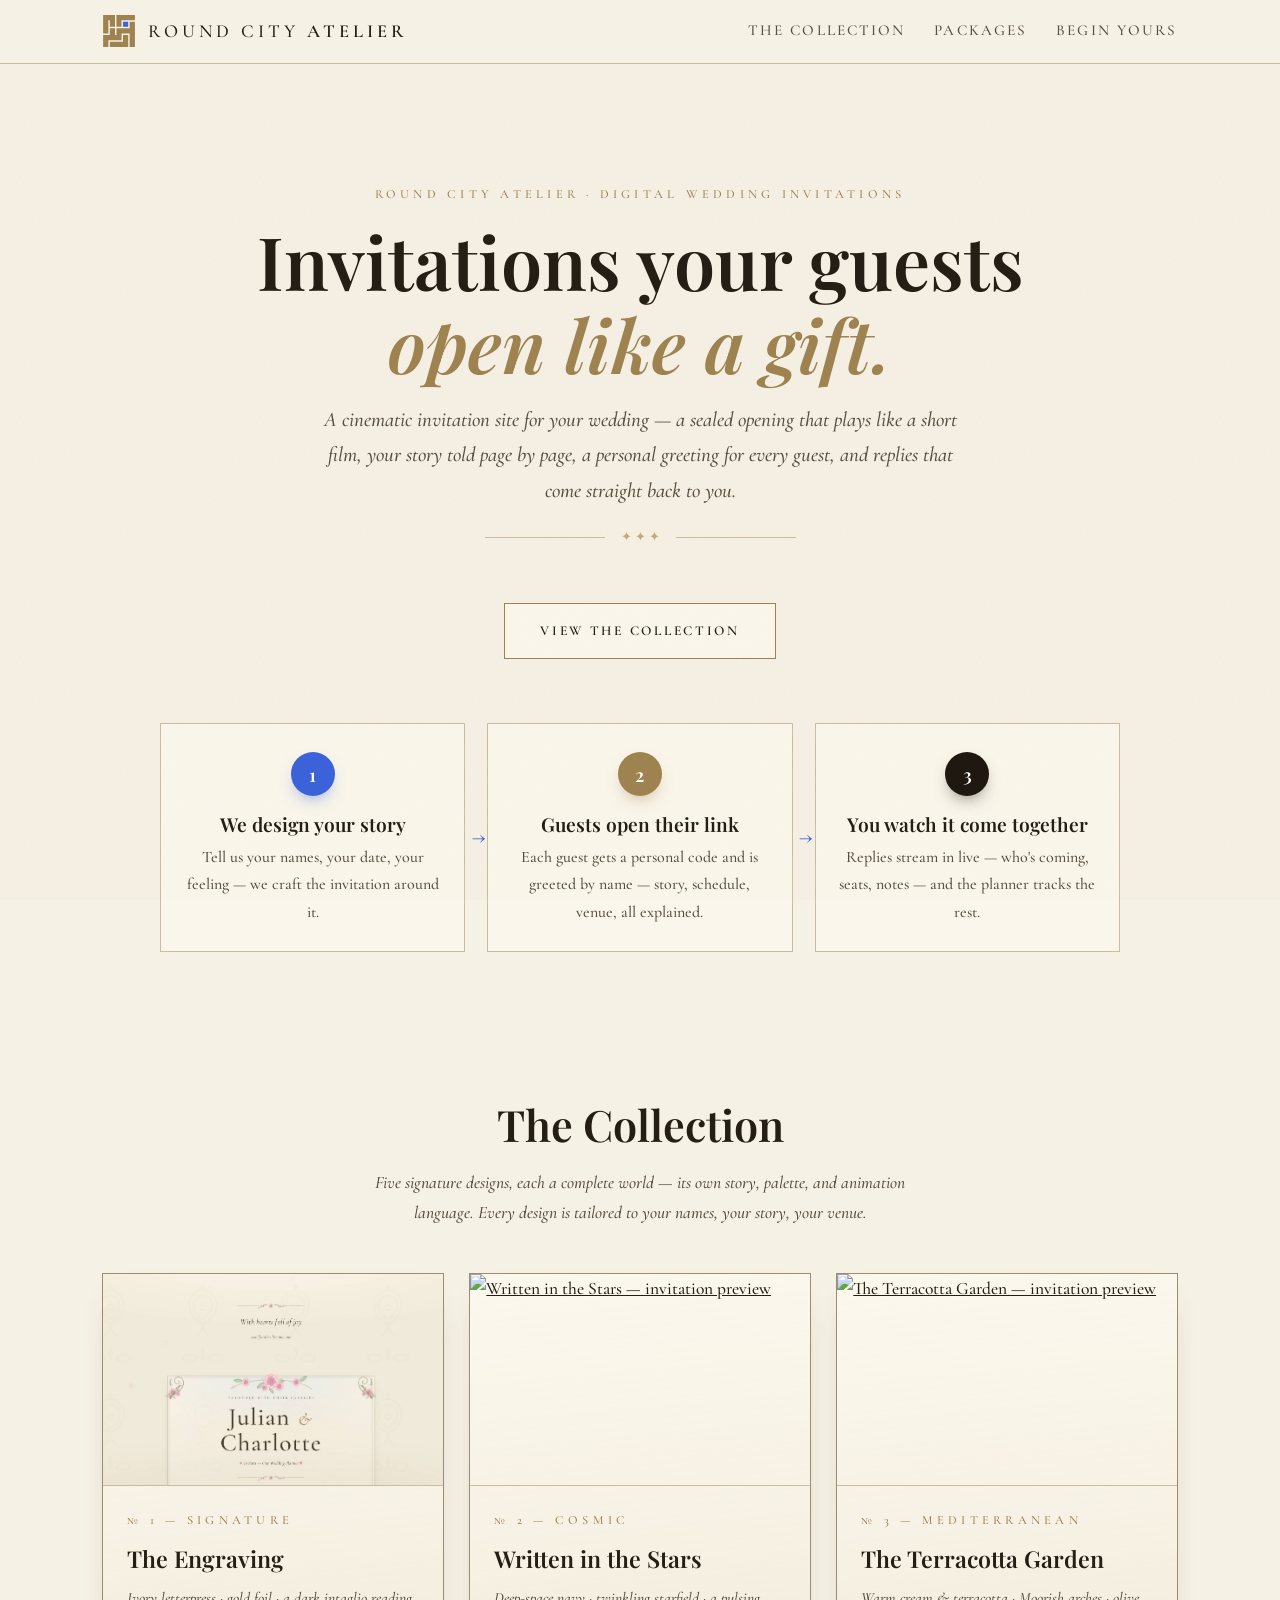
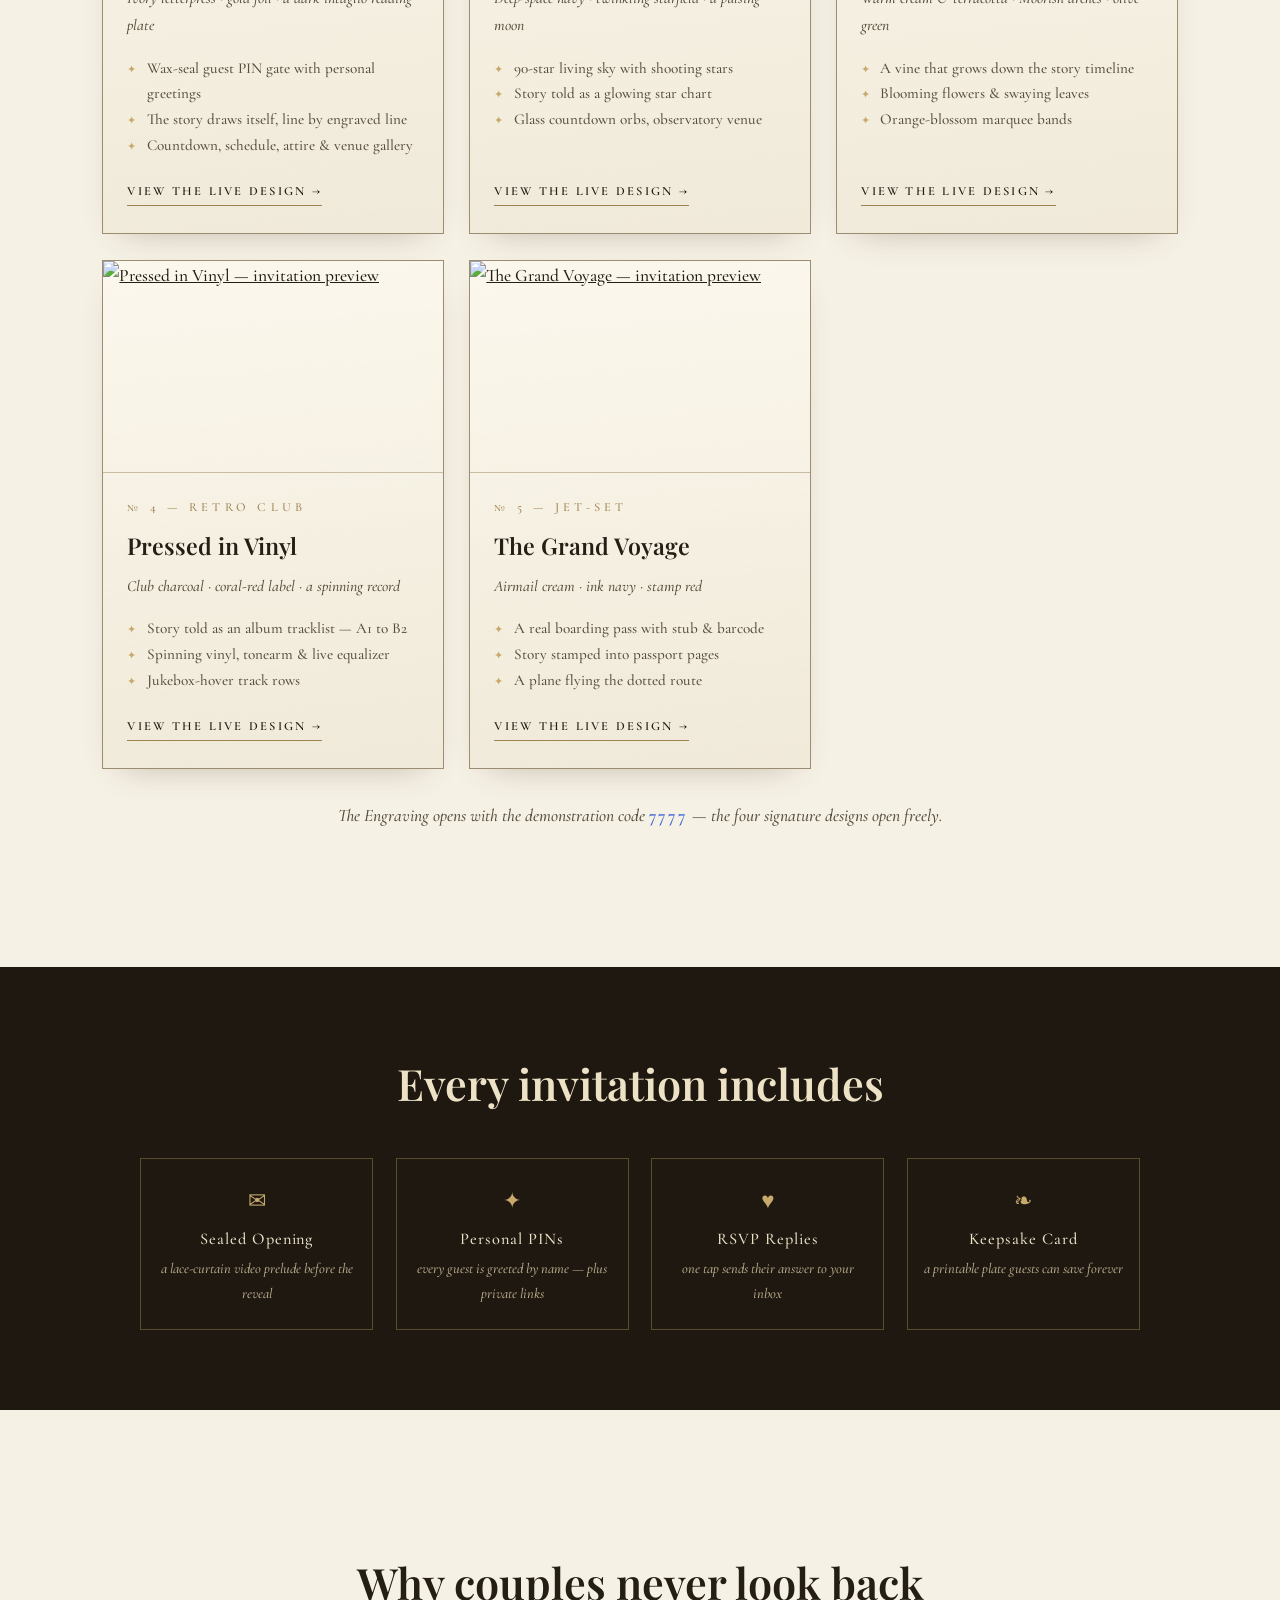
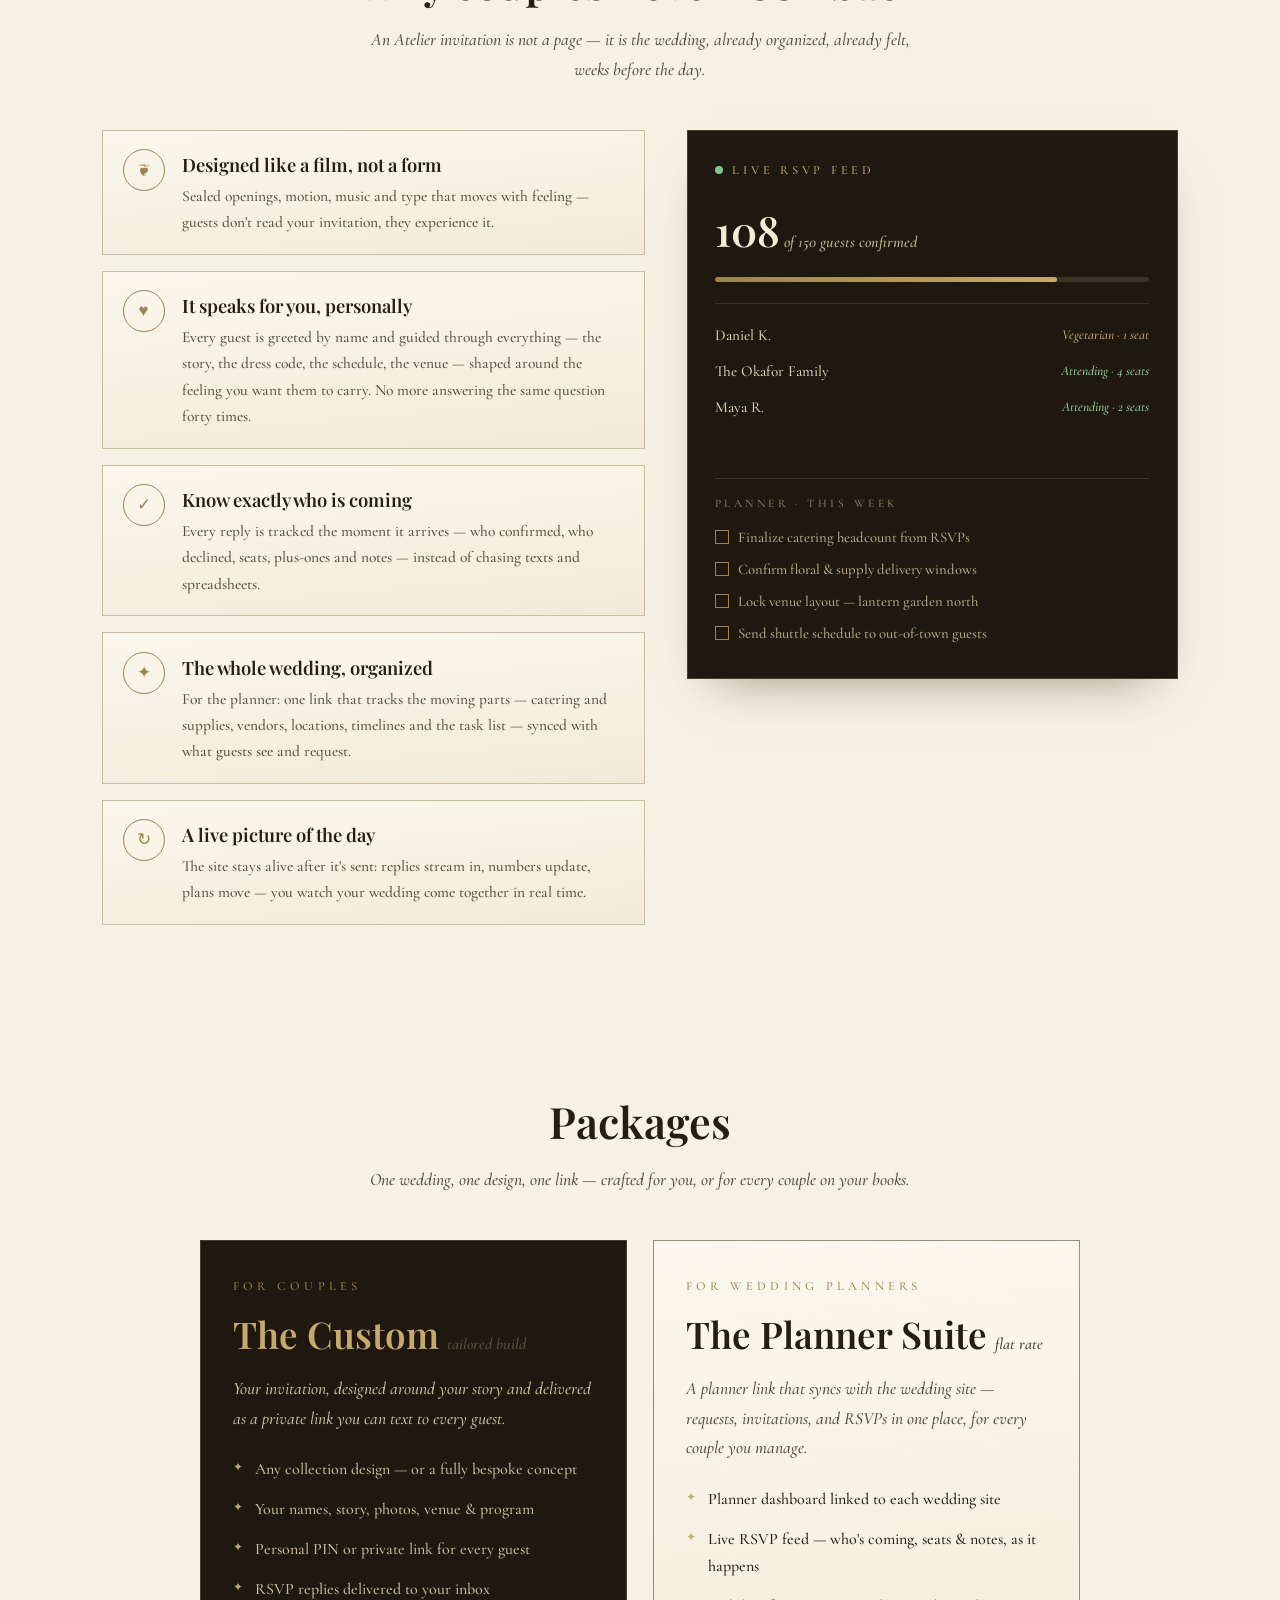
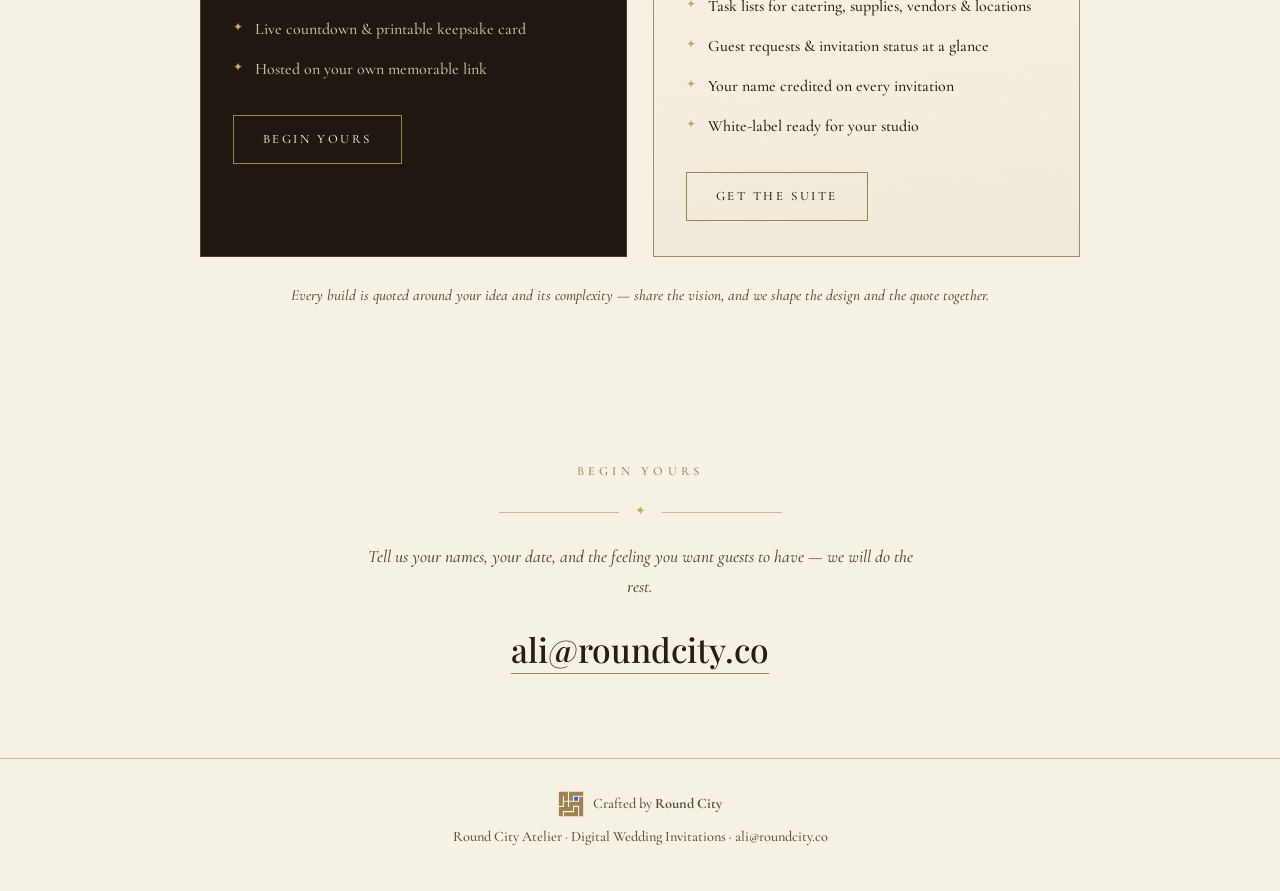
==== commit a91b10ff: "Add four signature concepts (celestial/garden/vinyl/voyage) + 5-card collection" ====
--- a/index.html
+++ b/index.html
@@ -228,8 +228,8 @@
 <section class="collection rv" id="collection">
   <div class="wrap">
     <h2>The Collection</h2>
-    <p class="sub">Each design is a complete experience, tailored to your names, your story, your venue — nothing is shared between two couples.</p>
-    <div class="cards single">
+    <p class="sub">Five signature designs, each a complete world — its own story, palette, and animation language. Every design is tailored to your names, your story, your venue.</p>
+    <div class="cards">
 
       <div class="cardc">
         <a class="shot" href="engraving/"><img src="assets/engraving.jpg" alt="The Engraving — invitation preview"></a>
@@ -239,16 +239,75 @@
           <div class="tmeta">Ivory letterpress · gold foil · a dark intaglio reading plate</div>
           <ul>
             <li>Wax-seal guest PIN gate with personal greetings</li>
-            <li>Animated storybook of how you met</li>
+            <li>The story draws itself, line by engraved line</li>
             <li>Countdown, schedule, attire &amp; venue gallery</li>
           </ul>
           <a class="go" href="engraving/">View the live design →</a>
         </div>
       </div>
 
+      <div class="cardc">
+        <a class="shot" href="signature/celestial"><img src="assets/celestial.jpg" alt="Written in the Stars — invitation preview"></a>
+        <div class="body">
+          <div class="eyebrow">№ 2 — Cosmic</div>
+          <div class="tname">Written in the Stars</div>
+          <div class="tmeta">Deep-space navy · twinkling starfield · a pulsing moon</div>
+          <ul>
+            <li>90-star living sky with shooting stars</li>
+            <li>Story told as a glowing star chart</li>
+            <li>Glass countdown orbs, observatory venue</li>
+          </ul>
+          <a class="go" href="signature/celestial">View the live design →</a>
+        </div>
+      </div>
+
+      <div class="cardc">
+        <a class="shot" href="signature/garden"><img src="assets/garden.jpg" alt="The Terracotta Garden — invitation preview"></a>
+        <div class="body">
+          <div class="eyebrow">№ 3 — Mediterranean</div>
+          <div class="tname">The Terracotta Garden</div>
+          <div class="tmeta">Warm cream &amp; terracotta · Moorish arches · olive green</div>
+          <ul>
+            <li>A vine that grows down the story timeline</li>
+            <li>Blooming flowers &amp; swaying leaves</li>
+            <li>Orange-blossom marquee bands</li>
+          </ul>
+          <a class="go" href="signature/garden">View the live design →</a>
+        </div>
+      </div>
+
+      <div class="cardc">
+        <a class="shot" href="signature/vinyl"><img src="assets/vinyl.jpg" alt="Pressed in Vinyl — invitation preview"></a>
+        <div class="body">
+          <div class="eyebrow">№ 4 — Retro Club</div>
+          <div class="tname">Pressed in Vinyl</div>
+          <div class="tmeta">Club charcoal · coral-red label · a spinning record</div>
+          <ul>
+            <li>Story told as an album tracklist — A1 to B2</li>
+            <li>Spinning vinyl, tonearm &amp; live equalizer</li>
+            <li>Jukebox-hover track rows</li>
+          </ul>
+          <a class="go" href="signature/vinyl">View the live design →</a>
+        </div>
+      </div>
+
+      <div class="cardc">
+        <a class="shot" href="signature/voyage"><img src="assets/voyage.jpg" alt="The Grand Voyage — invitation preview"></a>
+        <div class="body">
+          <div class="eyebrow">№ 5 — Jet-Set</div>
+          <div class="tname">The Grand Voyage</div>
+          <div class="tmeta">Airmail cream · ink navy · stamp red</div>
+          <ul>
+            <li>A real boarding pass with stub &amp; barcode</li>
+            <li>Story stamped into passport pages</li>
+            <li>A plane flying the dotted route</li>
+          </ul>
+          <a class="go" href="signature/voyage">View the live design →</a>
+        </div>
+      </div>
+
     </div>
-    <p class="demo-note">№ 2 — № 5 · Four new couture designs are being finished in the atelier — <b>unveiling soon</b>.</p>
-    <p class="demo-note" style="margin-top:.6rem">The live design opens with the demonstration code <b>7777</b> — enter it after the curtain, and the invitation greets you by name.</p>
+    <p class="demo-note">The Engraving opens with the demonstration code <b>7777</b> — the four signature designs open freely.</p>
   </div>
 </section>
 
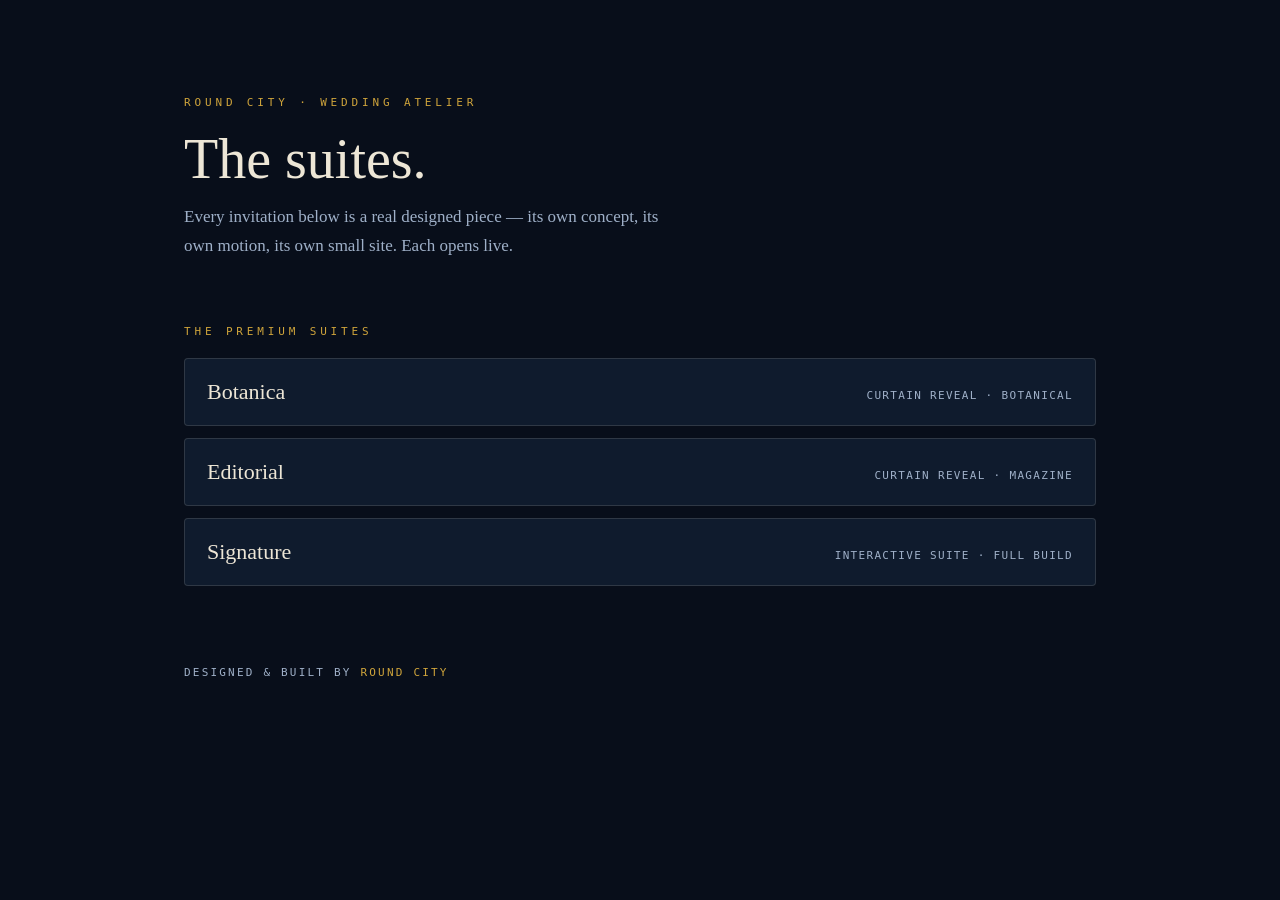
==== commit 9c8a59c0: "Remove private wedding pages" ====
--- a/index.html
+++ b/index.html
@@ -1,455 +1,42 @@
 <!DOCTYPE html>
 <html lang="en">
 <head>
-<meta charset="utf-8">
-<title>Round City Atelier — Digital Wedding Invitations, Engraved for the Modern Couple</title>
-<meta name="viewport" content="width=device-width, initial-scale=1">
-<meta name="description" content="Round City Atelier crafts cinematic digital wedding invitations — personalized guest PINs, storybook pages, RSVP tracking, and keepsake print cards.">
-<link rel="preconnect" href="https://fonts.googleapis.com">
-<link rel="preconnect" href="https://fonts.gstatic.com" crossorigin>
-<link href="https://fonts.googleapis.com/css2?family=Cormorant+Garamond:ital,wght@0,400;0,500;0,600;1,400;1,500&family=Playfair+Display:ital,wght@0,500;0,600;1,500&display=swap" rel="stylesheet">
+<meta charset="UTF-8">
+<meta name="viewport" content="width=device-width, initial-scale=1.0">
+<title>Wedding Atelier — the suites · Round City</title>
+<meta name="description" content="Bespoke wedding invitation suites designed and built by Round City — each one its own small world.">
 <style>
-:root{
-  --paper:#F6F1E5; --ink:#241E14; --ink-2:#584E3D; --line:#9C8D72; --line-soft:#C9BCA0;
-  --gold:#9E8250; --gold-bright:#C6A96B; --plate:#1E1811; --plate-ink:#EDE2C6;
-  --cobalt:#3B62D8; --cobalt-deep:#2B49AE;
-}
-*{margin:0;padding:0;box-sizing:border-box}
-html{scroll-behavior:smooth}
-body{background:var(--paper);color:var(--ink);font-family:'Cormorant Garamond',Georgia,serif;font-size:17.5px;font-weight:500;line-height:1.7;-webkit-font-smoothing:antialiased;overflow-x:hidden}
-body::before{content:'';position:fixed;inset:0;pointer-events:none;opacity:.08;mix-blend-mode:multiply;
-  background-image:url("data:image/svg+xml;utf8,<svg xmlns='http://www.w3.org/2000/svg' width='240' height='240'><filter id='g'><feTurbulence type='fractalNoise' baseFrequency='.9' numOctaves='2'/><feColorMatrix values='0 0 0 0 .35 0 0 0 0 .30 0 0 0 0 .22 0 0 0 .5 0'/></filter><rect width='240' height='240' filter='url(%23g)'/></svg>")}
-a{color:inherit}
-.wrap{max-width:1120px;margin:0 auto;padding:0 1.4rem}
-.eyebrow{font-size:.78rem;letter-spacing:.34em;text-transform:uppercase;color:var(--gold)}
-.divider{display:flex;align-items:center;gap:1rem;justify-content:center;color:var(--line);margin:1.2rem auto}
-.divider::before,.divider::after{content:'';height:1px;width:min(120px,22vw);background:var(--line-soft)}
-.divider .d{color:var(--gold-bright);font-size:.8rem}
-
-/* header */
-header{position:sticky;top:0;z-index:20;background:rgba(246,241,229,.9);backdrop-filter:blur(8px);border-bottom:1px solid var(--line-soft)}
-header .wrap{display:flex;align-items:center;justify-content:space-between;padding:.9rem 1.4rem}
-.brand{display:flex;align-items:center;gap:.7rem;text-decoration:none}
-.brand svg{width:34px;height:34px;color:var(--gold)}
-.brand .bt{font-size:1.15rem;letter-spacing:.22em;text-transform:uppercase}
-.brand .bt b{font-weight:600}
-nav{display:flex;gap:1.8rem}
-nav a{text-decoration:none;font-size:.95rem;letter-spacing:.14em;text-transform:uppercase;color:var(--ink-2)}
-nav a:hover{color:var(--ink)}
-@media(max-width:720px){nav{display:none}}
-
-/* hero */
-.hero{text-align:center;padding:clamp(4rem,10vw,7.5rem) 1.4rem clamp(2.5rem,6vw,4rem);position:relative}
-.hero h1{font-family:'Playfair Display',Georgia,serif;font-weight:600;font-size:clamp(2.6rem,7vw,4.6rem);line-height:1.12;margin:.9rem 0 1.1rem}
-.hero h1 em{font-style:italic;color:var(--gold)}
-.hero p.lede{max-width:640px;margin:0 auto;font-size:clamp(1.05rem,2.6vw,1.3rem);font-style:italic;color:var(--ink-2)}
-.hero .cta{display:inline-block;margin-top:2.2rem;text-decoration:none;letter-spacing:.2em;text-transform:uppercase;font-size:.85rem;font-weight:600;
-  border:1px solid var(--gold);padding:.95rem 2.2rem;color:var(--ink);transition:.25s;background:rgba(255,252,242,.5)}
-.hero .cta:hover{background:var(--cobalt);border-color:var(--cobalt);color:#F4F6FE}
-
-/* how it works — 3-step explainer */
-.how{padding:0 1.4rem clamp(2.5rem,6vw,4rem)}
-.how .steps{display:grid;grid-template-columns:repeat(3,1fr);gap:1.4rem;max-width:960px;margin:0 auto;counter-reset:step}
-@media(max-width:820px){.how .steps{grid-template-columns:1fr;max-width:460px}}
-.step{position:relative;text-align:center;padding:1.8rem 1.4rem 1.6rem;border:1px solid var(--line-soft);background:rgba(255,252,242,.45);
-  opacity:0;transform:translateY(22px);transition:opacity .8s ease,transform .8s ease}
-.step:nth-child(2){transition-delay:.18s}.step:nth-child(3){transition-delay:.36s}
-.how.in .step{opacity:1;transform:none}
-.step .n{width:44px;height:44px;margin:0 auto .7rem;border-radius:50%;display:flex;align-items:center;justify-content:center;
-  font-family:'Playfair Display',serif;font-weight:600;font-size:1.15rem;color:#fff;background:var(--cobalt);box-shadow:0 8px 18px -8px rgba(59,98,216,.7)}
-.step:nth-child(2) .n{background:var(--gold);box-shadow:0 8px 18px -8px rgba(158,130,80,.7)}
-.step:nth-child(3) .n{background:var(--plate);box-shadow:0 8px 18px -8px rgba(30,24,17,.7)}
-.step .st{font-family:'Playfair Display',serif;font-weight:600;font-size:1.2rem}
-.step .sd{color:var(--ink-2);font-size:1rem;margin-top:.25rem}
-.step .arr{position:absolute;right:-1.35rem;top:50%;transform:translateY(-50%);color:var(--cobalt);font-size:1.3rem;z-index:2}
-@media(max-width:820px){.step .arr{display:none}}
-
-/* collection */
-.collection{padding:clamp(2.5rem,6vw,4.5rem) 0}
-.collection h2,.packages h2,.promise h2,.why h2{font-family:'Playfair Display',Georgia,serif;font-weight:600;font-size:clamp(1.9rem,4.5vw,2.7rem);text-align:center}
-.sub{text-align:center;font-style:italic;color:var(--ink-2);max-width:560px;margin:.4rem auto 0}
-.cards{display:grid;grid-template-columns:repeat(3,1fr);gap:1.6rem;margin-top:2.8rem}
-.cards.single{grid-template-columns:minmax(300px,460px);justify-content:center}
-@media(max-width:900px){.cards{grid-template-columns:1fr;max-width:520px;margin-left:auto;margin-right:auto}}
-.cardc{border:1px solid var(--line);background:linear-gradient(175deg,rgba(255,252,242,.6),rgba(230,220,196,.35));
-  box-shadow:0 14px 34px -22px rgba(80,66,44,.45);display:flex;flex-direction:column;position:relative;transition:transform .25s,box-shadow .25s}
-.cardc:hover{transform:translateY(-4px);box-shadow:0 26px 44px -24px rgba(80,66,44,.5)}
-.cardc .shot{display:block;aspect-ratio:16/10;overflow:hidden;border-bottom:1px solid var(--line-soft)}
-.cardc .shot img{width:100%;height:100%;object-fit:cover;object-position:top center;transition:transform .6s}
-.cardc:hover .shot img{transform:scale(1.04)}
-.cardc .body{padding:1.5rem 1.5rem 1.7rem;display:flex;flex-direction:column;gap:.5rem;flex:1}
-.cardc .tname{font-family:'Playfair Display',Georgia,serif;font-size:1.45rem;font-weight:600}
-.cardc .tmeta{font-style:italic;color:var(--ink-2);font-size:.98rem}
-.cardc ul{list-style:none;margin:.5rem 0 .9rem;font-size:.95rem;color:var(--ink-2)}
-.cardc ul li{padding-left:1.2rem;position:relative}
-.cardc ul li::before{content:'✦';position:absolute;left:0;color:var(--gold-bright);font-size:.7rem;top:.35em}
-.cardc .go{margin-top:auto;align-self:flex-start;text-decoration:none;letter-spacing:.18em;text-transform:uppercase;font-size:.78rem;font-weight:600;
-  border-bottom:1px solid var(--gold);padding-bottom:.15rem}
-.cardc .go:hover{color:var(--cobalt);border-color:var(--cobalt)}
-.demo-note{text-align:center;margin-top:2rem;font-style:italic;color:var(--ink-2)}
-.demo-note b{color:var(--cobalt);font-style:normal;letter-spacing:.1em;font-weight:600}
-
-/* packages */
-.packages{padding:clamp(2.5rem,6vw,4.5rem) 0}
-.tiers{display:grid;grid-template-columns:1fr 1fr;gap:1.6rem;margin-top:2.8rem;max-width:880px;margin-left:auto;margin-right:auto}
-@media(max-width:820px){.tiers{grid-template-columns:1fr;max-width:520px}}
-.tier{border:1px solid var(--line);padding:2.2rem 2rem;position:relative;background:linear-gradient(175deg,rgba(255,252,242,.6),rgba(230,220,196,.35))}
-.tier.dark{background:var(--plate);color:var(--plate-ink);border-color:#4a3f2e}
-.tier.dark .tp,.tier.dark li{color:#C9BC9E}
-.tier.dark .tprice{color:var(--gold-bright)}
-.tier .eyebrow{margin-bottom:.4rem}
-.tier .tprice{font-family:'Playfair Display',Georgia,serif;font-size:2.3rem;font-weight:600;color:var(--ink)}
-.tier .tprice small{font-size:1rem;font-family:'Cormorant Garamond',serif;font-style:italic;color:var(--ink-2)}
-.tier .tp{font-style:italic;color:var(--ink-2);margin:.5rem 0 1rem}
-.tier ul{list-style:none}
-.tier li{padding:.4rem 0 .4rem 1.4rem;position:relative;font-size:1rem}
-.tier li::before{content:'✦';position:absolute;left:0;color:var(--gold-bright);font-size:.75rem;top:.65em}
-.tier .tcta{display:inline-block;margin-top:1.6rem;text-decoration:none;letter-spacing:.2em;text-transform:uppercase;font-size:.8rem;
-  border:1px solid var(--gold);padding:.8rem 1.8rem}
-.tier .tcta:hover{background:var(--gold-bright);color:#241c10;border-color:var(--gold-bright)}
-.custom-note{text-align:center;font-style:italic;color:var(--ink-2);margin-top:1.6rem;font-size:.95rem}
-
-/* promise strip */
-.promise{margin:clamp(2rem,6vw,4rem) 0;background:var(--plate);color:var(--plate-ink);padding:clamp(3rem,7vw,5rem) 1.4rem;text-align:center}
-.promise .feats{display:grid;grid-template-columns:repeat(4,1fr);gap:1.4rem;max-width:1000px;margin:2.4rem auto 0}
-@media(max-width:820px){.promise .feats{grid-template-columns:repeat(2,1fr)}}
-.promise .f{border:1px solid rgba(198,169,107,.35);padding:1.4rem 1rem}
-.promise .f .fi{font-size:1.4rem;color:var(--gold-bright)}
-.promise .f .ft{margin-top:.4rem;font-size:1.02rem;letter-spacing:.06em}
-.promise .f .fd{font-size:.9rem;color:#B7A888;font-style:italic;margin-top:.2rem}
-
-/* why — animated benefits + live panel */
-.why{padding:clamp(2.5rem,6vw,4.5rem) 0}
-.why .grid{display:grid;grid-template-columns:1.05fr .95fr;gap:2.6rem;margin-top:2.8rem;align-items:start}
-@media(max-width:900px){.why .grid{grid-template-columns:1fr;max-width:560px;margin-left:auto;margin-right:auto}}
-.bene{display:flex;gap:1.1rem;padding:1.15rem 1.2rem;border:1px solid var(--line-soft);margin-bottom:1rem;
-  background:linear-gradient(175deg,rgba(255,252,242,.55),rgba(230,220,196,.3));
-  opacity:0;transform:translateX(-26px);transition:opacity .8s ease,transform .8s ease,border-color .3s}
-.bene:nth-child(2){transition-delay:.12s}.bene:nth-child(3){transition-delay:.24s}.bene:nth-child(4){transition-delay:.36s}.bene:nth-child(5){transition-delay:.48s}
-.why.in .bene{opacity:1;transform:none}
-.bene:hover{border-color:var(--gold)}
-.bene .bi{flex:0 0 auto;width:42px;height:42px;border:1px solid var(--gold);border-radius:50%;display:flex;align-items:center;justify-content:center;color:var(--gold);font-size:1.05rem}
-.bene .bt2{font-family:'Playfair Display',Georgia,serif;font-weight:600;font-size:1.15rem}
-.bene .bd{color:var(--ink-2);font-size:.97rem;margin-top:.15rem}
-/* live panel */
-.pulse{background:var(--plate);color:var(--plate-ink);padding:1.8rem 1.7rem;border:1px solid #4a3f2e;box-shadow:0 24px 50px -30px rgba(60,48,30,.6);position:sticky;top:5.5rem}
-.pulse .ph{display:flex;align-items:center;gap:.6rem;font-size:.78rem;letter-spacing:.3em;text-transform:uppercase;color:var(--gold-bright)}
-.pulse .dot{width:8px;height:8px;border-radius:50%;background:#7fc98a;animation:blink 1.6s ease-in-out infinite}
-@keyframes blink{0%,100%{opacity:1;box-shadow:0 0 0 0 rgba(127,201,138,.5)}50%{opacity:.5;box-shadow:0 0 0 6px rgba(127,201,138,0)}}
-.pulse .count{font-family:'Playfair Display',Georgia,serif;font-size:2.6rem;font-weight:600;margin:.9rem 0 .1rem;color:#F4EBD6}
-.pulse .count small{font-size:1rem;font-family:'Cormorant Garamond',serif;font-style:italic;color:#B7A888}
-.pulse .bar{height:5px;background:#3a3226;border-radius:3px;margin:.7rem 0 1.3rem;overflow:hidden}
-.pulse .bar i{display:block;height:100%;width:0;background:linear-gradient(90deg,var(--gold),var(--gold-bright));border-radius:3px;transition:width 2.2s cubic-bezier(.22,1,.36,1)}
-.feed{border-top:1px solid #3a3226;padding-top:.9rem;min-height:9.2em}
-.feed .ln{display:flex;justify-content:space-between;gap:1rem;font-size:.95rem;padding:.32rem 0;color:#D9CDB2;
-  opacity:0;transform:translateY(8px);animation:lnIn .6s ease forwards}
-@keyframes lnIn{to{opacity:1;transform:none}}
-.feed .ln .st{font-style:italic;font-size:.85rem}
-.feed .ln .st.yes{color:#8fd39a}.feed .ln .st.no{color:#d39a8f}.feed .ln .st.note{color:var(--gold-bright)}
-.pulse .ptask{border-top:1px solid #3a3226;margin-top:.9rem;padding-top:.9rem}
-.pulse .ptask .ph2{font-size:.72rem;letter-spacing:.3em;text-transform:uppercase;color:#8d7f66;margin-bottom:.5rem}
-.ptask .tk{display:flex;align-items:center;gap:.6rem;font-size:.92rem;color:#B7A888;padding:.22rem 0;transition:color .5s}
-.ptask .tk .box{width:14px;height:14px;border:1px solid var(--gold);flex:0 0 auto;position:relative;transition:background .4s}
-.ptask .tk.done{color:#EDE2C6}
-.ptask .tk.done .box{background:var(--gold)}
-.ptask .tk.done .box::after{content:'✓';position:absolute;inset:0;display:flex;align-items:center;justify-content:center;font-size:.65rem;color:#241c10}
-
-/* contact */
-.contact{text-align:center;padding:clamp(3rem,7vw,5rem) 1.4rem}
-.contact a.mail{font-family:'Playfair Display',Georgia,serif;font-size:clamp(1.4rem,4vw,2.1rem);text-decoration:none;border-bottom:1px solid var(--gold);padding-bottom:.15rem}
-.contact a.mail:hover{color:var(--gold)}
-
-footer{border-top:1px solid var(--line-soft);padding:2rem 1.4rem 2.6rem;text-align:center;color:var(--ink-2);font-size:.9rem}
-footer .fbrand{display:flex;align-items:center;justify-content:center;gap:.6rem;margin-bottom:.5rem}
-footer svg{width:26px;height:26px;color:var(--gold)}
-.rv{opacity:0;transform:translateY(18px);transition:opacity .9s ease,transform .9s ease}
-.rv.in{opacity:1;transform:none}
-
-/* intro — Round City seal prelude */
-#intro{position:fixed;inset:0;z-index:100;background:var(--plate);display:flex;flex-direction:column;align-items:center;justify-content:center;gap:1.6rem;
-  transition:transform 1s cubic-bezier(.76,0,.24,1),opacity .6s ease}
-#intro.away{transform:translateY(-100%);opacity:.98;pointer-events:none}
-#intro .seal{width:clamp(84px,12vw,120px);height:auto;color:var(--plate-ink);opacity:0;transform:scale(.86);
-  animation:sealIn 1.1s cubic-bezier(.22,1,.36,1) .15s forwards}
-@keyframes sealIn{to{opacity:1;transform:scale(1)}}
-#intro .ring{position:absolute;width:clamp(150px,20vw,200px);height:clamp(150px,20vw,200px);border-radius:50%;
-  border:1px solid var(--gold-bright);opacity:0;animation:ringDraw 1.6s ease .5s forwards;
-  clip-path:inset(0 100% 0 0)}
-@keyframes ringDraw{0%{opacity:1;clip-path:inset(0 100% 0 0)}100%{opacity:.55;clip-path:inset(0 0 0 0)}}
-#intro .word{display:flex;gap:.1em;font-size:clamp(.85rem,2vw,1.05rem);letter-spacing:.5em;text-transform:uppercase;color:var(--plate-ink)}
-#intro .word span{opacity:0;transform:translateY(10px);animation:letterUp .55s ease forwards}
-@keyframes letterUp{to{opacity:1;transform:none}}
-#intro .word b{color:var(--gold-bright);font-weight:500}
-#intro .iSub{font-size:.72rem;letter-spacing:.4em;text-transform:uppercase;color:#8d7f66;opacity:0;animation:letterUp .6s ease 1.5s forwards}
-@media(prefers-reduced-motion:reduce){#intro{display:none}}
+  :root { --night:#0F1B2D; --river:#080E1A; --plaster:#EDE6D6; --gold:#CFA43B; --mist:#9FB0C8; }
+  * { margin:0; padding:0; box-sizing:border-box; }
+  body { background:var(--river); color:var(--plaster); font-family:Georgia,'Times New Roman',serif; }
+  .wrap { max-width:960px; margin:0 auto; padding:96px 24px; }
+  .eyebrow { font-family:ui-monospace,Menlo,monospace; font-size:11px; letter-spacing:.35em; text-transform:uppercase; color:var(--gold); }
+  h1 { font-size:clamp(34px,5vw,56px); font-weight:400; margin:18px 0 12px; }
+  .lede { color:var(--mist); font-size:17px; line-height:1.7; max-width:56ch; }
+  h2 { font-family:ui-monospace,Menlo,monospace; font-size:11px; letter-spacing:.35em; text-transform:uppercase; color:var(--gold); margin:64px 0 20px; font-weight:400; }
+  ul { list-style:none; display:grid; gap:12px; }
+  a.suite { display:flex; justify-content:space-between; align-items:baseline; gap:16px; padding:20px 22px; border:1px solid rgba(237,230,214,.14); border-radius:4px; background:var(--night); color:var(--plaster); text-decoration:none; transition:border-color .2s, transform .2s; }
+  a.suite:hover { border-color:var(--gold); transform:translateY(-1px); }
+  .name { font-size:22px; }
+  .note { font-family:ui-monospace,Menlo,monospace; font-size:11px; letter-spacing:.12em; color:var(--mist); text-transform:uppercase; white-space:nowrap; }
+  footer { margin-top:80px; font-family:ui-monospace,Menlo,monospace; font-size:11px; letter-spacing:.2em; color:var(--mist); text-transform:uppercase; }
+  footer a { color:var(--gold); text-decoration:none; }
 </style>
 </head>
 <body>
+<div class="wrap">
+  <p class="eyebrow">Round City · Wedding Atelier</p>
+  <h1>The suites.</h1>
+  <p class="lede">Every invitation below is a real designed piece — its own concept, its own motion, its own small site. Each opens live.</p>
 
-<div id="intro" aria-hidden="true">
-  <div style="position:relative;display:flex;align-items:center;justify-content:center">
-    <div class="ring"></div>
-    <svg class="seal" viewBox="524 524 1000 1000" role="img" aria-label="Round City"><path fill="currentColor" d="M 1337.3 748.995 C 1388.53 748.504 1440.65 749.036 1491.95 749.078 L 1492 1494.99 L 1337 1494.89 L 1337.02 1095.98 L 1099.38 1095.9 C 1097.99 1160.76 1099.49 1229.64 1099.03 1295.02 L 711.022 1295.49 L 710.986 1494.46 C 659.88 1494.85 608.772 1494.87 557.666 1494.52 L 557.46 1138.28 L 753.781 1138.5 C 754.528 1119.5 753.8 1097.45 753.879 1078.3 C 754.067 1032.68 752.983 986.723 753.661 941.125 L 906.987 941.204 L 906.962 1138.47 L 949.017 1138.62 L 949.1 941.129 L 1337.27 941.313 L 1337.3 748.995 z"/><path fill="currentColor" d="M 557.46 553.466 L 907.002 553.959 L 907.024 898.185 L 753.816 898.073 L 753.352 708.657 C 743.136 708.417 720.453 707.631 710.905 709.111 L 710.828 1095.96 L 557.477 1096.17 L 557.46 553.466 z"/><path fill="currentColor" d="M 1141.28 1138.78 C 1190.71 1137.48 1245.29 1138.75 1295.01 1138.88 L 1295.01 1494.93 L 907.5 1494.97 L 754.047 1494.67 C 754.072 1442.71 753.658 1389.88 754.433 1338 L 1141.16 1337.93 C 1141.11 1272.41 1140.05 1204.07 1141.28 1138.78 z"/><path fill="currentColor" d="M 949.676 553.895 L 1491.95 553.824 L 1491.95 708.32 L 1302.41 708.238 L 1099.41 708.123 L 1098.91 897.645 C 1048.98 897.997 999.044 898.005 949.113 897.672 L 949.058 674.838 C 949.104 635.24 948.533 593.278 949.676 553.895 z"/><path fill="#3B62D8" d="M 1142.81 749.334 L 1295.18 749.168 C 1295.63 798.766 1295.67 848.368 1295.29 897.967 L 1143.38 898.145 C 1141.63 851.775 1142.9 796.415 1142.81 749.334 z"/></svg>
-  </div>
-  <div class="word"><span style="animation-delay:.70s">R</span><span style="animation-delay:.76s">O</span><span style="animation-delay:.82s">U</span><span style="animation-delay:.88s">N</span><span style="animation-delay:.94s">D</span><span style="animation-delay:1s;width:.55em"></span><span style="animation-delay:1.06s">C</span><span style="animation-delay:1.12s">I</span><span style="animation-delay:1.18s">T</span><span style="animation-delay:1.24s">Y</span><span style="animation-delay:1.3s;width:.55em"></span><span style="animation-delay:1.36s"><b>ATELIER</b></span></div>
-  <div class="iSub">Digital Wedding Invitations</div>
+  <h2>The premium suites</h2>
+  <ul>
+    <li><a class="suite" href="/botanica/"><span class="name">Botanica</span><span class="note">Curtain reveal · botanical</span></a></li>
+    <li><a class="suite" href="/editorial/"><span class="name">Editorial</span><span class="note">Curtain reveal · magazine</span></a></li>
+    <li><a class="suite" href="/roundcity-atelier/signature/"><span class="name">Signature</span><span class="note">Interactive suite · full build</span></a></li>
+  </ul>
+
+  <footer>Designed &amp; built by <a href="https://roundcity.co/jobs/wedding-atelier">Round City</a></footer>
 </div>
-
-<header>
-  <div class="wrap">
-    <a class="brand" href="#">
-      <svg viewBox="524 524 1000 1000" role="img" aria-label="Round City"><path fill="currentColor" d="M 1337.3 748.995 C 1388.53 748.504 1440.65 749.036 1491.95 749.078 L 1492 1494.99 L 1337 1494.89 L 1337.02 1095.98 L 1099.38 1095.9 C 1097.99 1160.76 1099.49 1229.64 1099.03 1295.02 L 711.022 1295.49 L 710.986 1494.46 C 659.88 1494.85 608.772 1494.87 557.666 1494.52 L 557.46 1138.28 L 753.781 1138.5 C 754.528 1119.5 753.8 1097.45 753.879 1078.3 C 754.067 1032.68 752.983 986.723 753.661 941.125 L 906.987 941.204 L 906.962 1138.47 L 949.017 1138.62 L 949.1 941.129 L 1337.27 941.313 L 1337.3 748.995 z"/><path fill="currentColor" d="M 557.46 553.466 L 907.002 553.959 L 907.024 898.185 L 753.816 898.073 L 753.352 708.657 C 743.136 708.417 720.453 707.631 710.905 709.111 L 710.828 1095.96 L 557.477 1096.17 L 557.46 553.466 z"/><path fill="currentColor" d="M 1141.28 1138.78 C 1190.71 1137.48 1245.29 1138.75 1295.01 1138.88 L 1295.01 1494.93 L 907.5 1494.97 L 754.047 1494.67 C 754.072 1442.71 753.658 1389.88 754.433 1338 L 1141.16 1337.93 C 1141.11 1272.41 1140.05 1204.07 1141.28 1138.78 z"/><path fill="currentColor" d="M 949.676 553.895 L 1491.95 553.824 L 1491.95 708.32 L 1302.41 708.238 L 1099.41 708.123 L 1098.91 897.645 C 1048.98 897.997 999.044 898.005 949.113 897.672 L 949.058 674.838 C 949.104 635.24 948.533 593.278 949.676 553.895 z"/><path fill="#3B62D8" d="M 1142.81 749.334 L 1295.18 749.168 C 1295.63 798.766 1295.67 848.368 1295.29 897.967 L 1143.38 898.145 C 1141.63 851.775 1142.9 796.415 1142.81 749.334 z"/></svg>
-      <span class="bt">Round City <b>Atelier</b></span>
-    </a>
-    <nav>
-      <a href="#collection">The Collection</a>
-      <a href="#packages">Packages</a>
-      <a href="#contact">Begin Yours</a>
-    </nav>
-  </div>
-</header>
-
-<section class="hero rv">
-  <div class="eyebrow">Round City Atelier · Digital Wedding Invitations</div>
-  <h1>Invitations your guests<br><em>open like a gift.</em></h1>
-  <p class="lede">A cinematic invitation site for your wedding — a sealed opening that plays like a short film, your story told page by page, a personal greeting for every guest, and replies that come straight back to you.</p>
-  <div class="divider"><span class="d">✦ ✦ ✦</span></div>
-  <a class="cta" href="#collection">View the Collection</a>
-</section>
-
-<section class="how rv" id="how">
-  <div class="steps">
-    <div class="step"><div class="n">1</div><div class="st">We design your story</div><div class="sd">Tell us your names, your date, your feeling — we craft the invitation around it.</div><div class="arr">→</div></div>
-    <div class="step"><div class="n">2</div><div class="st">Guests open their link</div><div class="sd">Each guest gets a personal code and is greeted by name — story, schedule, venue, all explained.</div><div class="arr">→</div></div>
-    <div class="step"><div class="n">3</div><div class="st">You watch it come together</div><div class="sd">Replies stream in live — who's coming, seats, notes — and the planner tracks the rest.</div></div>
-  </div>
-</section>
-
-<section class="collection rv" id="collection">
-  <div class="wrap">
-    <h2>The Collection</h2>
-    <p class="sub">Five signature designs, each a complete world — its own story, palette, and animation language. Every design is tailored to your names, your story, your venue.</p>
-    <div class="cards">
-
-      <div class="cardc">
-        <a class="shot" href="engraving/"><img src="assets/engraving.jpg" alt="The Engraving — invitation preview"></a>
-        <div class="body">
-          <div class="eyebrow">№ 1 — Signature</div>
-          <div class="tname">The Engraving</div>
-          <div class="tmeta">Ivory letterpress · gold foil · a dark intaglio reading plate</div>
-          <ul>
-            <li>Wax-seal guest PIN gate with personal greetings</li>
-            <li>The story draws itself, line by engraved line</li>
-            <li>Countdown, schedule, attire &amp; venue gallery</li>
-          </ul>
-          <a class="go" href="engraving/">View the live design →</a>
-        </div>
-      </div>
-
-      <div class="cardc">
-        <a class="shot" href="signature/celestial"><img src="assets/celestial.jpg" alt="Written in the Stars — invitation preview"></a>
-        <div class="body">
-          <div class="eyebrow">№ 2 — Cosmic</div>
-          <div class="tname">Written in the Stars</div>
-          <div class="tmeta">Deep-space navy · twinkling starfield · a pulsing moon</div>
-          <ul>
-            <li>90-star living sky with shooting stars</li>
-            <li>Story told as a glowing star chart</li>
-            <li>Glass countdown orbs, observatory venue</li>
-          </ul>
-          <a class="go" href="signature/celestial">View the live design →</a>
-        </div>
-      </div>
-
-      <div class="cardc">
-        <a class="shot" href="signature/garden"><img src="assets/garden.jpg" alt="The Terracotta Garden — invitation preview"></a>
-        <div class="body">
-          <div class="eyebrow">№ 3 — Mediterranean</div>
-          <div class="tname">The Terracotta Garden</div>
-          <div class="tmeta">Warm cream &amp; terracotta · Moorish arches · olive green</div>
-          <ul>
-            <li>A vine that grows down the story timeline</li>
-            <li>Blooming flowers &amp; swaying leaves</li>
-            <li>Orange-blossom marquee bands</li>
-          </ul>
-          <a class="go" href="signature/garden">View the live design →</a>
-        </div>
-      </div>
-
-      <div class="cardc">
-        <a class="shot" href="signature/vinyl"><img src="assets/vinyl.jpg" alt="Pressed in Vinyl — invitation preview"></a>
-        <div class="body">
-          <div class="eyebrow">№ 4 — Retro Club</div>
-          <div class="tname">Pressed in Vinyl</div>
-          <div class="tmeta">Club charcoal · coral-red label · a spinning record</div>
-          <ul>
-            <li>Story told as an album tracklist — A1 to B2</li>
-            <li>Spinning vinyl, tonearm &amp; live equalizer</li>
-            <li>Jukebox-hover track rows</li>
-          </ul>
-          <a class="go" href="signature/vinyl">View the live design →</a>
-        </div>
-      </div>
-
-      <div class="cardc">
-        <a class="shot" href="signature/voyage"><img src="assets/voyage.jpg" alt="The Grand Voyage — invitation preview"></a>
-        <div class="body">
-          <div class="eyebrow">№ 5 — Jet-Set</div>
-          <div class="tname">The Grand Voyage</div>
-          <div class="tmeta">Airmail cream · ink navy · stamp red</div>
-          <ul>
-            <li>A real boarding pass with stub &amp; barcode</li>
-            <li>Story stamped into passport pages</li>
-            <li>A plane flying the dotted route</li>
-          </ul>
-          <a class="go" href="signature/voyage">View the live design →</a>
-        </div>
-      </div>
-
-    </div>
-    <p class="demo-note">The Engraving opens with the demonstration code <b>7777</b> — the four signature designs open freely.</p>
-  </div>
-</section>
-
-<section class="promise rv">
-  <h2>Every invitation includes</h2>
-  <div class="feats">
-    <div class="f"><div class="fi">✉</div><div class="ft">Sealed Opening</div><div class="fd">a lace-curtain video prelude before the reveal</div></div>
-    <div class="f"><div class="fi">✦</div><div class="ft">Personal PINs</div><div class="fd">every guest is greeted by name — plus private links</div></div>
-    <div class="f"><div class="fi">♥</div><div class="ft">RSVP Replies</div><div class="fd">one tap sends their answer to your inbox</div></div>
-    <div class="f"><div class="fi">❧</div><div class="ft">Keepsake Card</div><div class="fd">a printable plate guests can save forever</div></div>
-  </div>
-</section>
-
-<section class="why rv" id="why">
-  <div class="wrap">
-    <h2>Why couples never look back</h2>
-    <p class="sub">An Atelier invitation is not a page — it is the wedding, already organized, already felt, weeks before the day.</p>
-    <div class="grid">
-      <div class="benes">
-        <div class="bene"><div class="bi">❦</div><div><div class="bt2">Designed like a film, not a form</div><div class="bd">Sealed openings, motion, music and type that moves with feeling — guests don't read your invitation, they experience it.</div></div></div>
-        <div class="bene"><div class="bi">♥</div><div><div class="bt2">It speaks for you, personally</div><div class="bd">Every guest is greeted by name and guided through everything — the story, the dress code, the schedule, the venue — shaped around the feeling you want them to carry. No more answering the same question forty times.</div></div></div>
-        <div class="bene"><div class="bi">✓</div><div><div class="bt2">Know exactly who is coming</div><div class="bd">Every reply is tracked the moment it arrives — who confirmed, who declined, seats, plus-ones and notes — instead of chasing texts and spreadsheets.</div></div></div>
-        <div class="bene"><div class="bi">✦</div><div><div class="bt2">The whole wedding, organized</div><div class="bd">For the planner: one link that tracks the moving parts — catering and supplies, vendors, locations, timelines and the task list — synced with what guests see and request.</div></div></div>
-        <div class="bene"><div class="bi">↻</div><div><div class="bt2">A live picture of the day</div><div class="bd">The site stays alive after it's sent: replies stream in, numbers update, plans move — you watch your wedding come together in real time.</div></div></div>
-      </div>
-      <div class="pulse" id="pulse">
-        <div class="ph"><span class="dot"></span> Live RSVP Feed</div>
-        <div class="count"><span id="rsvpCount">0</span><small> of 150 guests confirmed</small></div>
-        <div class="bar"><i id="rsvpBar"></i></div>
-        <div class="feed" id="feed"></div>
-        <div class="ptask">
-          <div class="ph2">Planner · This Week</div>
-          <div class="tk" data-tk><span class="box"></span>Finalize catering headcount from RSVPs</div>
-          <div class="tk" data-tk><span class="box"></span>Confirm floral &amp; supply delivery windows</div>
-          <div class="tk" data-tk><span class="box"></span>Lock venue layout — lantern garden north</div>
-          <div class="tk" data-tk><span class="box"></span>Send shuttle schedule to out-of-town guests</div>
-        </div>
-      </div>
-    </div>
-  </div>
-</section>
-
-<section class="packages rv" id="packages">
-  <div class="wrap">
-    <h2>Packages</h2>
-    <p class="sub">One wedding, one design, one link — crafted for you, or for every couple on your books.</p>
-    <div class="tiers">
-
-      <div class="tier dark">
-        <div class="eyebrow">For Couples</div>
-        <div class="tprice">The Custom<small> &nbsp;tailored build</small></div>
-        <p class="tp">Your invitation, designed around your story and delivered as a private link you can text to every guest.</p>
-        <ul>
-          <li>Any collection design — or a fully bespoke concept</li>
-          <li>Your names, story, photos, venue &amp; program</li>
-          <li>Personal PIN or private link for every guest</li>
-          <li>RSVP replies delivered to your inbox</li>
-          <li>Live countdown &amp; printable keepsake card</li>
-          <li>Hosted on your own memorable link</li>
-        </ul>
-        <a class="tcta" href="mailto:ali@roundcity.co?subject=Custom Invitation — Round City Atelier">Begin yours</a>
-      </div>
-
-      <div class="tier">
-        <div class="eyebrow">For Wedding Planners</div>
-        <div class="tprice">The Planner Suite<small> &nbsp;flat rate</small></div>
-        <p class="tp">A planner link that syncs with the wedding site — requests, invitations, and RSVPs in one place, for every couple you manage.</p>
-        <ul>
-          <li>Planner dashboard linked to each wedding site</li>
-          <li>Live RSVP feed — who's coming, seats &amp; notes, as it happens</li>
-          <li>Task lists for catering, supplies, vendors &amp; locations</li>
-          <li>Guest requests &amp; invitation status at a glance</li>
-          <li>Your name credited on every invitation</li>
-          <li>White-label ready for your studio</li>
-        </ul>
-        <a class="tcta" href="mailto:ali@roundcity.co?subject=Planner Suite — Round City Atelier">Get the suite</a>
-      </div>
-
-    </div>
-    <p class="custom-note">Every build is quoted around your idea and its complexity — share the vision, and we shape the design and the quote together.</p>
-  </div>
-</section>
-
-<section class="contact rv" id="contact">
-  <div class="eyebrow">Begin Yours</div>
-  <div class="divider"><span class="d">✦</span></div>
-  <p class="sub" style="margin-bottom:1.2rem">Tell us your names, your date, and the feeling you want guests to have — we will do the rest.</p>
-  <a class="mail" href="mailto:ali@roundcity.co">ali@roundcity.co</a>
-</section>
-
-<footer>
-  <div class="fbrand">
-    <svg viewBox="524 524 1000 1000" role="img" aria-label="Round City"><path fill="currentColor" d="M 1337.3 748.995 C 1388.53 748.504 1440.65 749.036 1491.95 749.078 L 1492 1494.99 L 1337 1494.89 L 1337.02 1095.98 L 1099.38 1095.9 C 1097.99 1160.76 1099.49 1229.64 1099.03 1295.02 L 711.022 1295.49 L 710.986 1494.46 C 659.88 1494.85 608.772 1494.87 557.666 1494.52 L 557.46 1138.28 L 753.781 1138.5 C 754.528 1119.5 753.8 1097.45 753.879 1078.3 C 754.067 1032.68 752.983 986.723 753.661 941.125 L 906.987 941.204 L 906.962 1138.47 L 949.017 1138.62 L 949.1 941.129 L 1337.27 941.313 L 1337.3 748.995 z"/><path fill="currentColor" d="M 557.46 553.466 L 907.002 553.959 L 907.024 898.185 L 753.816 898.073 L 753.352 708.657 C 743.136 708.417 720.453 707.631 710.905 709.111 L 710.828 1095.96 L 557.477 1096.17 L 557.46 553.466 z"/><path fill="currentColor" d="M 1141.28 1138.78 C 1190.71 1137.48 1245.29 1138.75 1295.01 1138.88 L 1295.01 1494.93 L 907.5 1494.97 L 754.047 1494.67 C 754.072 1442.71 753.658 1389.88 754.433 1338 L 1141.16 1337.93 C 1141.11 1272.41 1140.05 1204.07 1141.28 1138.78 z"/><path fill="currentColor" d="M 949.676 553.895 L 1491.95 553.824 L 1491.95 708.32 L 1302.41 708.238 L 1099.41 708.123 L 1098.91 897.645 C 1048.98 897.997 999.044 898.005 949.113 897.672 L 949.058 674.838 C 949.104 635.24 948.533 593.278 949.676 553.895 z"/><path fill="#3B62D8" d="M 1142.81 749.334 L 1295.18 749.168 C 1295.63 798.766 1295.67 848.368 1295.29 897.967 L 1143.38 898.145 C 1141.63 851.775 1142.9 796.415 1142.81 749.334 z"/></svg>
-    <span>Crafted by <b>Round City</b></span>
-  </div>
-  <div>Round City Atelier · Digital Wedding Invitations · ali@roundcity.co</div>
-</footer>
-
-<script>
-(function(){
-  var intro=document.getElementById('intro');
-  var t0=Date.now();
-  function lift(){ if(intro){intro.classList.add('away'); setTimeout(function(){if(intro.parentNode)intro.parentNode.removeChild(intro);},1200);} }
-  window.addEventListener('load',function(){ var wait=Math.max(0,2400-(Date.now()-t0)); setTimeout(lift,wait); });
-  setTimeout(lift,4200);
-  var io=new IntersectionObserver(function(es){es.forEach(function(e){if(e.isIntersecting){e.target.classList.add('in');io.unobserve(e.target);if(e.target.id==='why')startPulse();}});},{threshold:.1});
-  document.querySelectorAll('.rv').forEach(function(n){io.observe(n);});
-  setTimeout(function(){document.querySelectorAll('.rv').forEach(function(n){n.classList.add('in');});if(!pulseStarted)startPulse();},3400);
-
-  var pulseStarted=false;
-  function startPulse(){
-    if(pulseStarted)return; pulseStarted=true;
-    var el=document.getElementById('rsvpCount'); if(!el)return;
-    var target=118,t0=null;
-    function tick(ts){ if(!t0)t0=ts; var p=Math.min(1,(ts-t0)/2200); var v=Math.round(target*(1-Math.pow(1-p,3)));
-      el.textContent=v; if(p<1)requestAnimationFrame(tick); }
-    requestAnimationFrame(tick);
-    document.getElementById('rsvpBar').style.width=(target/150*100)+'%';
-    var lines=[
-      ['Maya R.','Attending · 2 seats','yes'],
-      ['The Okafor Family','Attending · 4 seats','yes'],
-      ['Daniel K.','Vegetarian · 1 seat','note'],
-      ['Priya S.','Attending · 2 seats','yes'],
-      ['Jonas &amp; Elin','Regrets · traveling','no'],
-      ['The Haddads','Attending · 3 seats','yes'],
-      ['Sofia M.','Song request added','note'],
-      ['Omar T.','Attending · 1 seat','yes']
-    ];
-    var feed=document.getElementById('feed'),i=0;
-    function push(){
-      var l=lines[i%lines.length]; i++;
-      var d=document.createElement('div'); d.className='ln';
-      d.innerHTML='<span>'+l[0]+'</span><span class="st '+l[2]+'">'+l[1]+'</span>';
-      feed.prepend(d);
-      while(feed.children.length>5)feed.removeChild(feed.lastChild);
-    }
-    push();push();push();
-    setInterval(push,2600);
-    var tks=document.querySelectorAll('[data-tk]');
-    tks.forEach(function(t,n){ setTimeout(function(){t.classList.add('done');}, 1400+n*1700); });
-  }
-})();
-</script>
 </body>
 </html>
